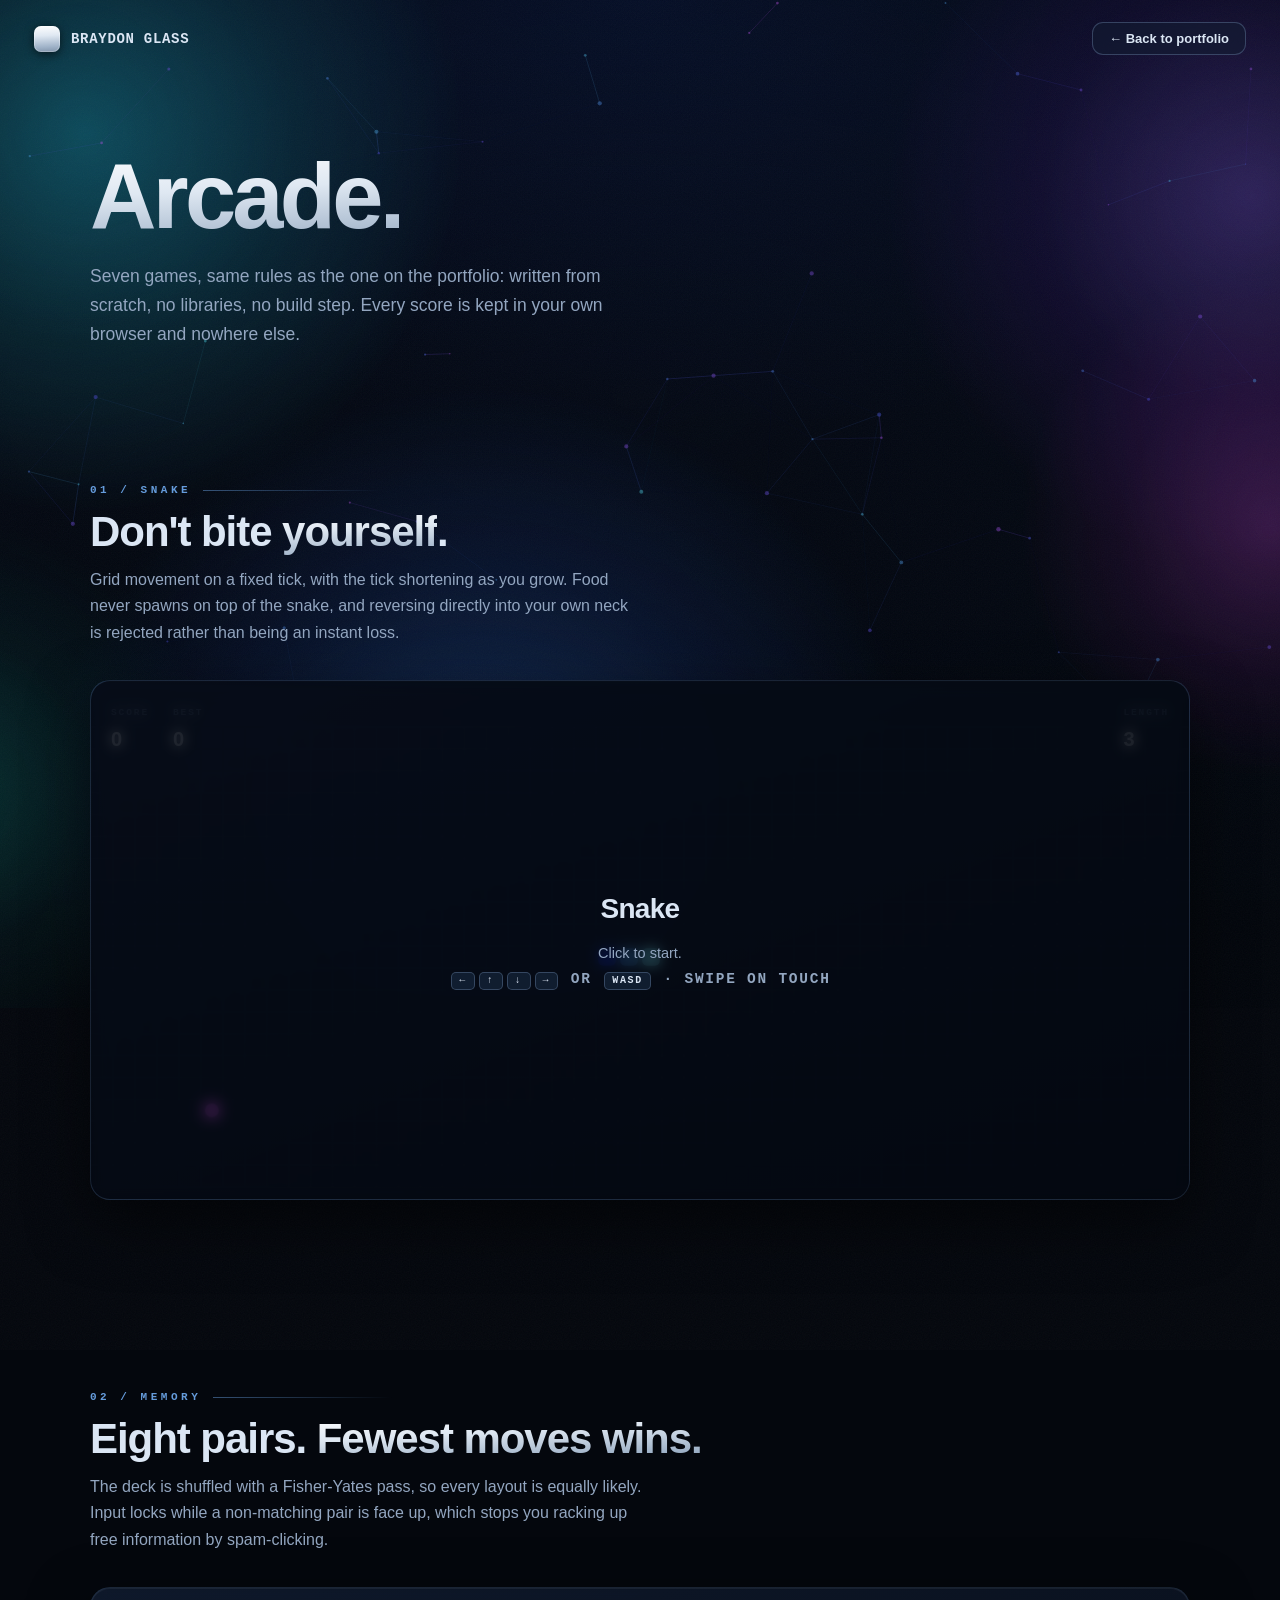
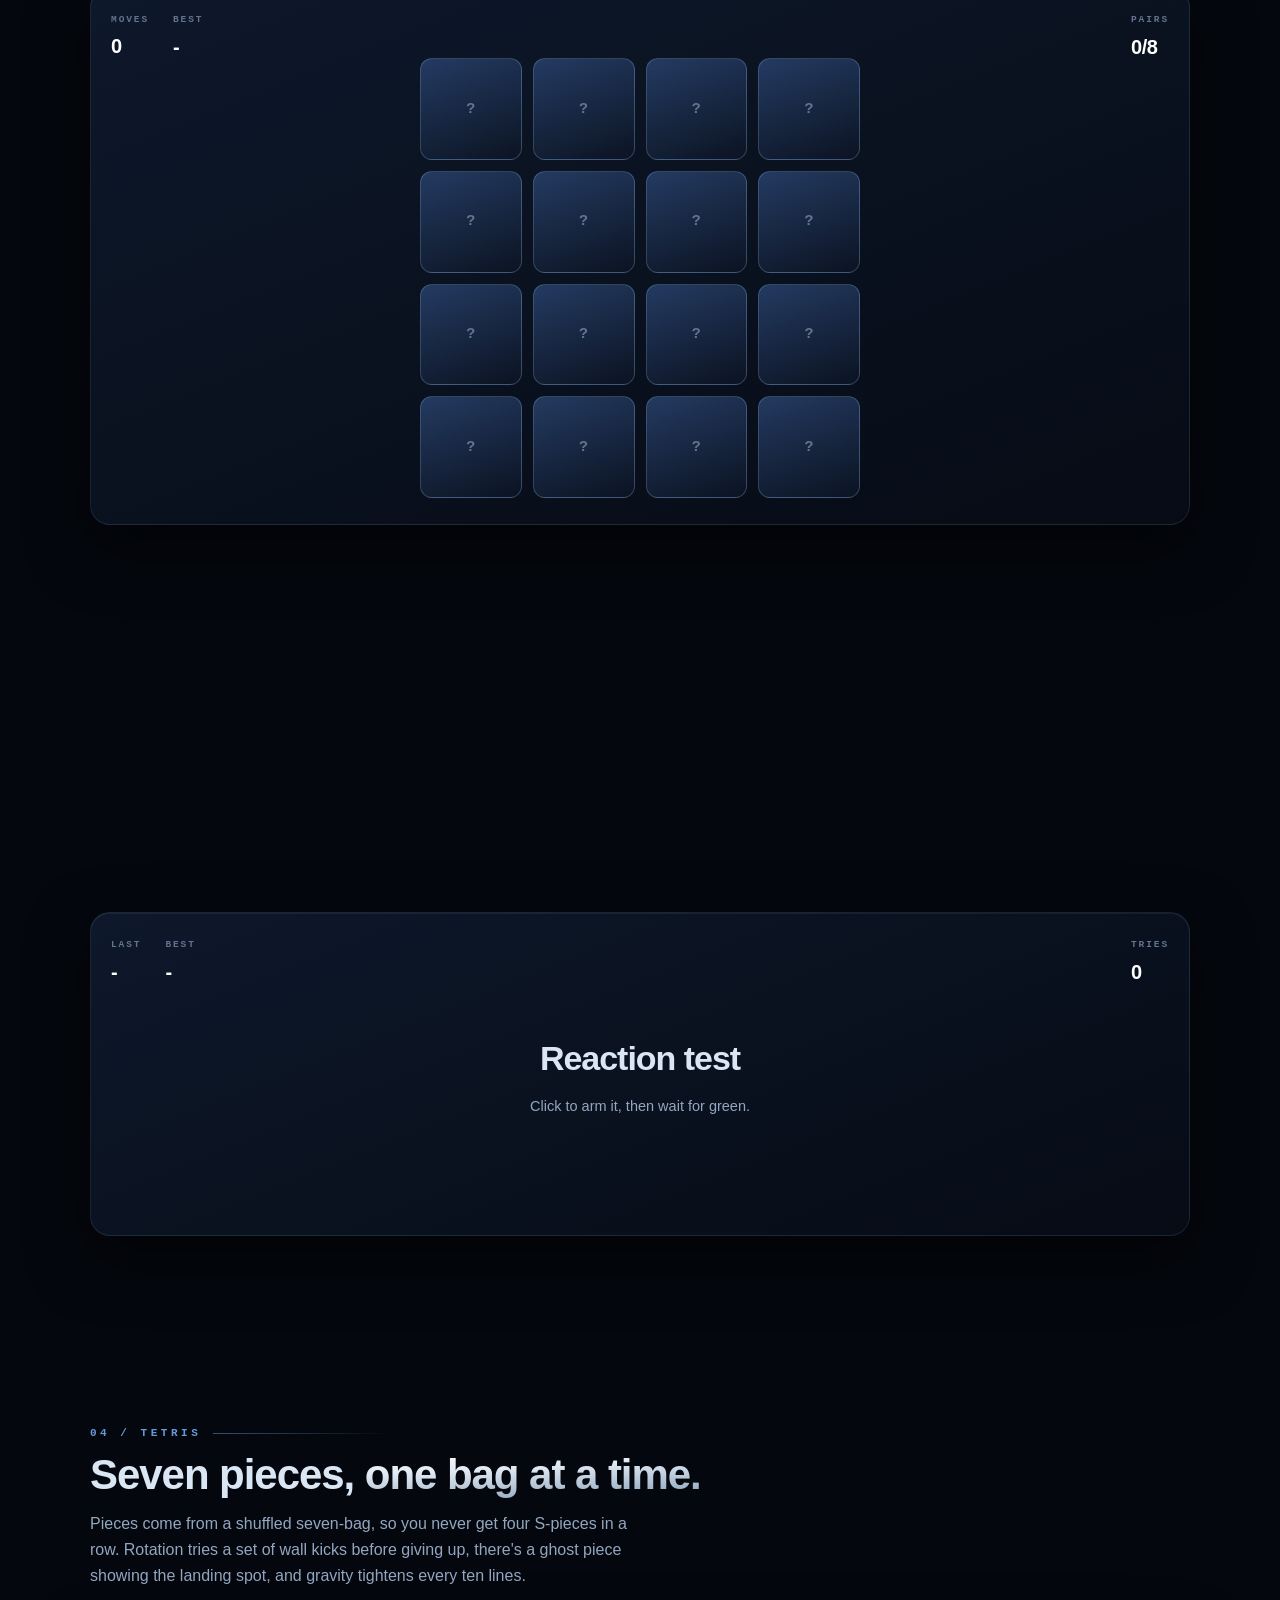
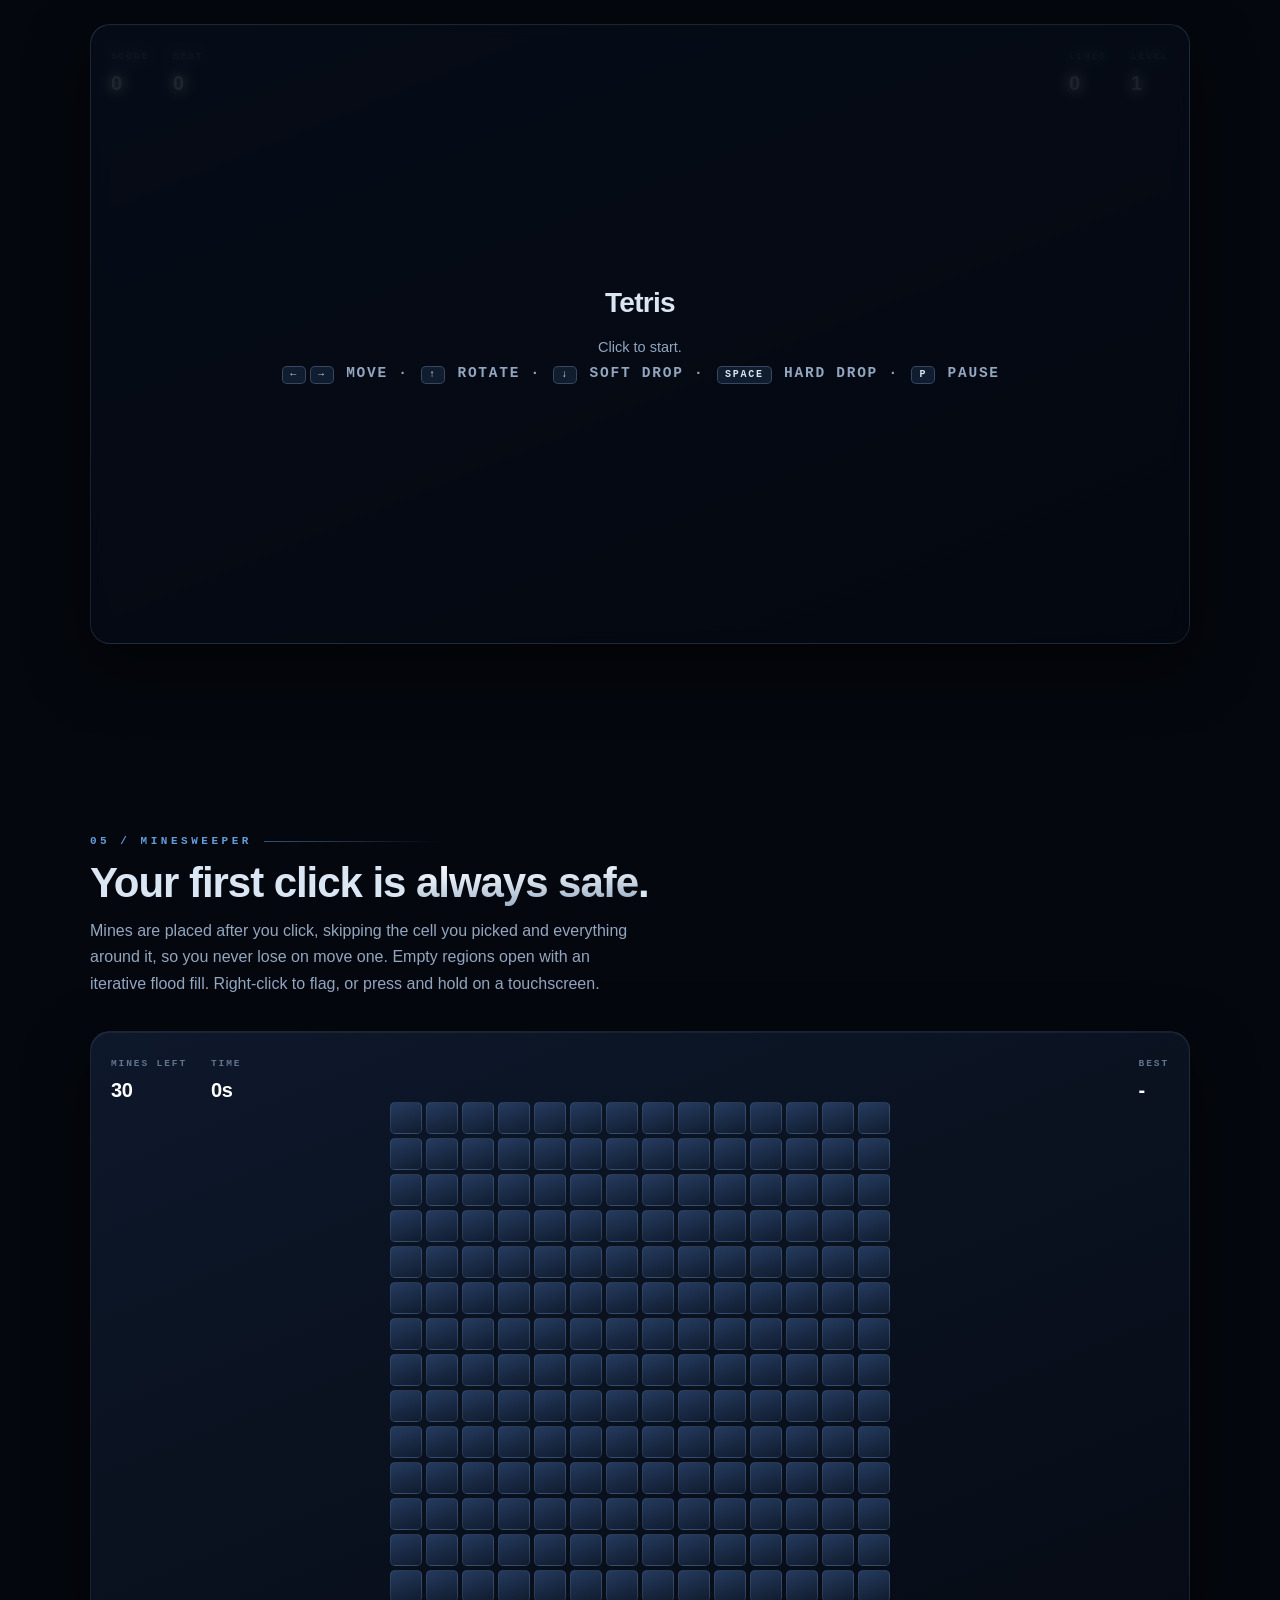
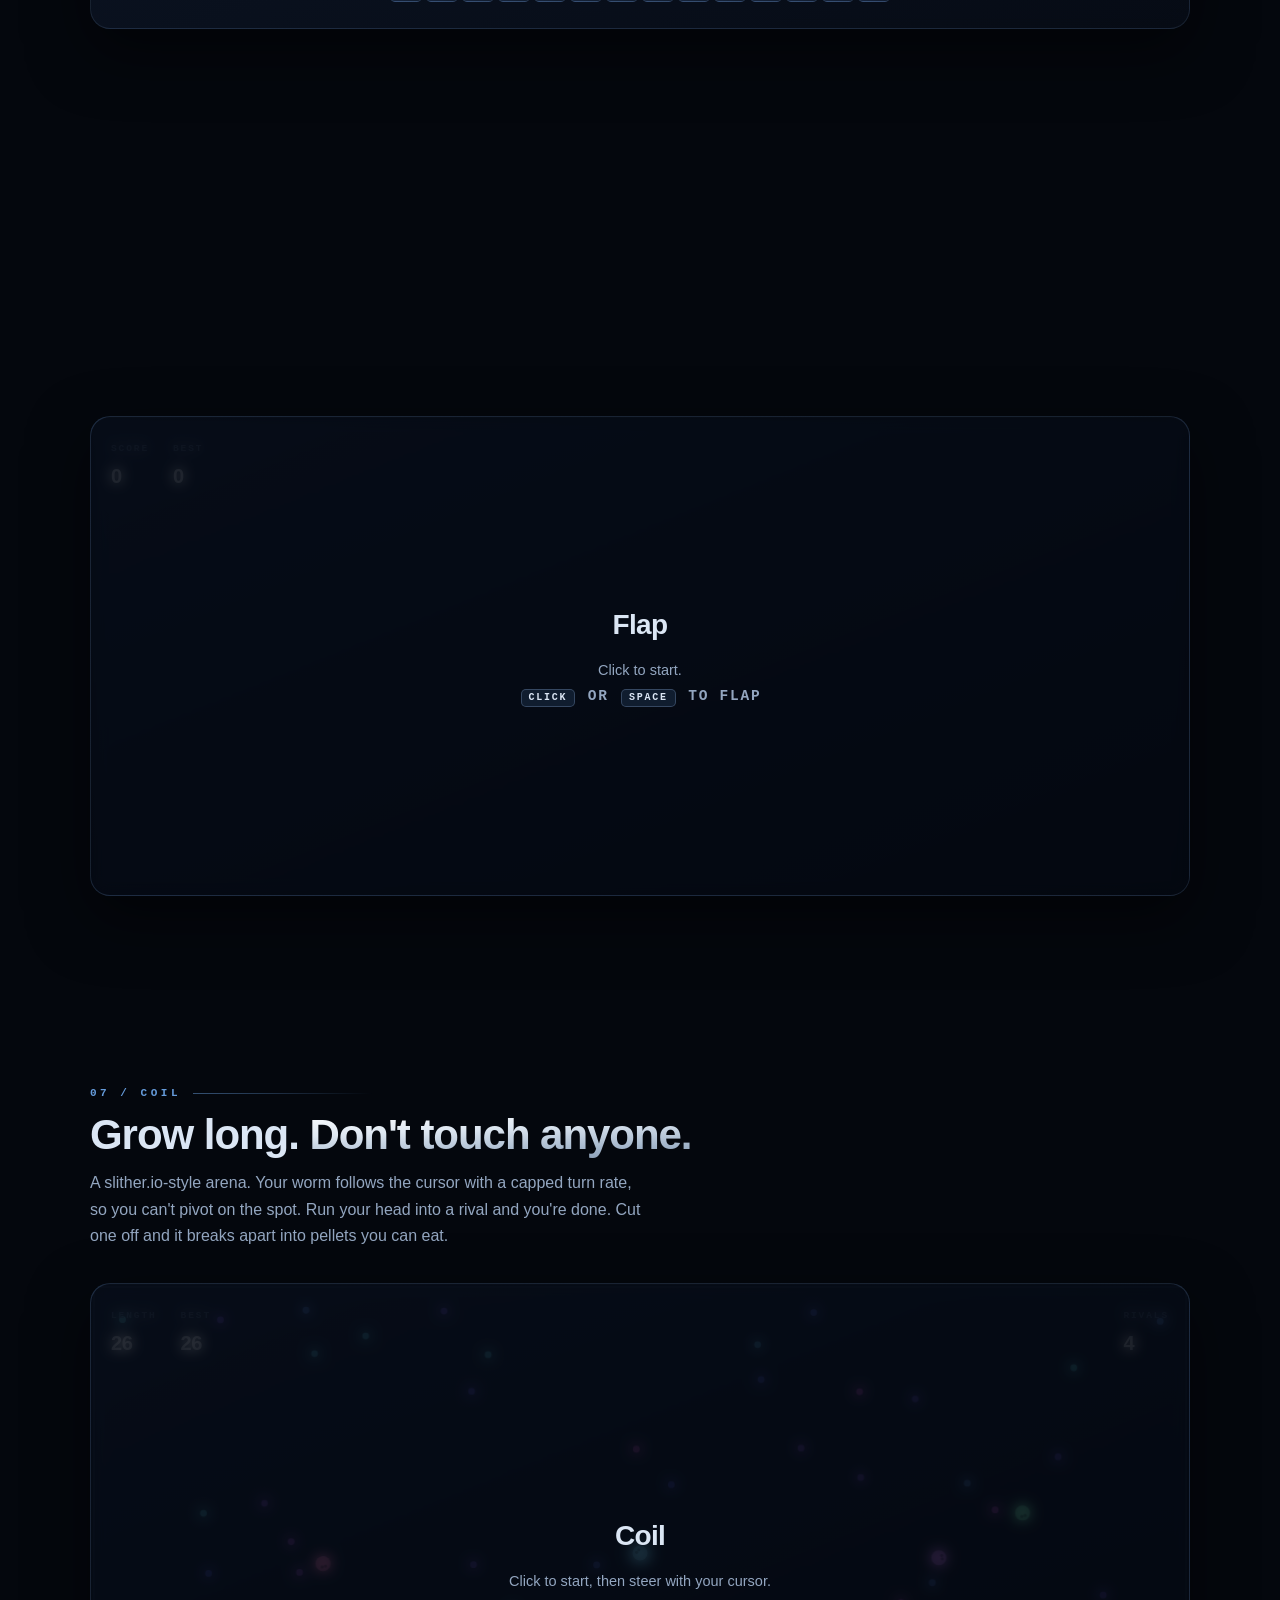
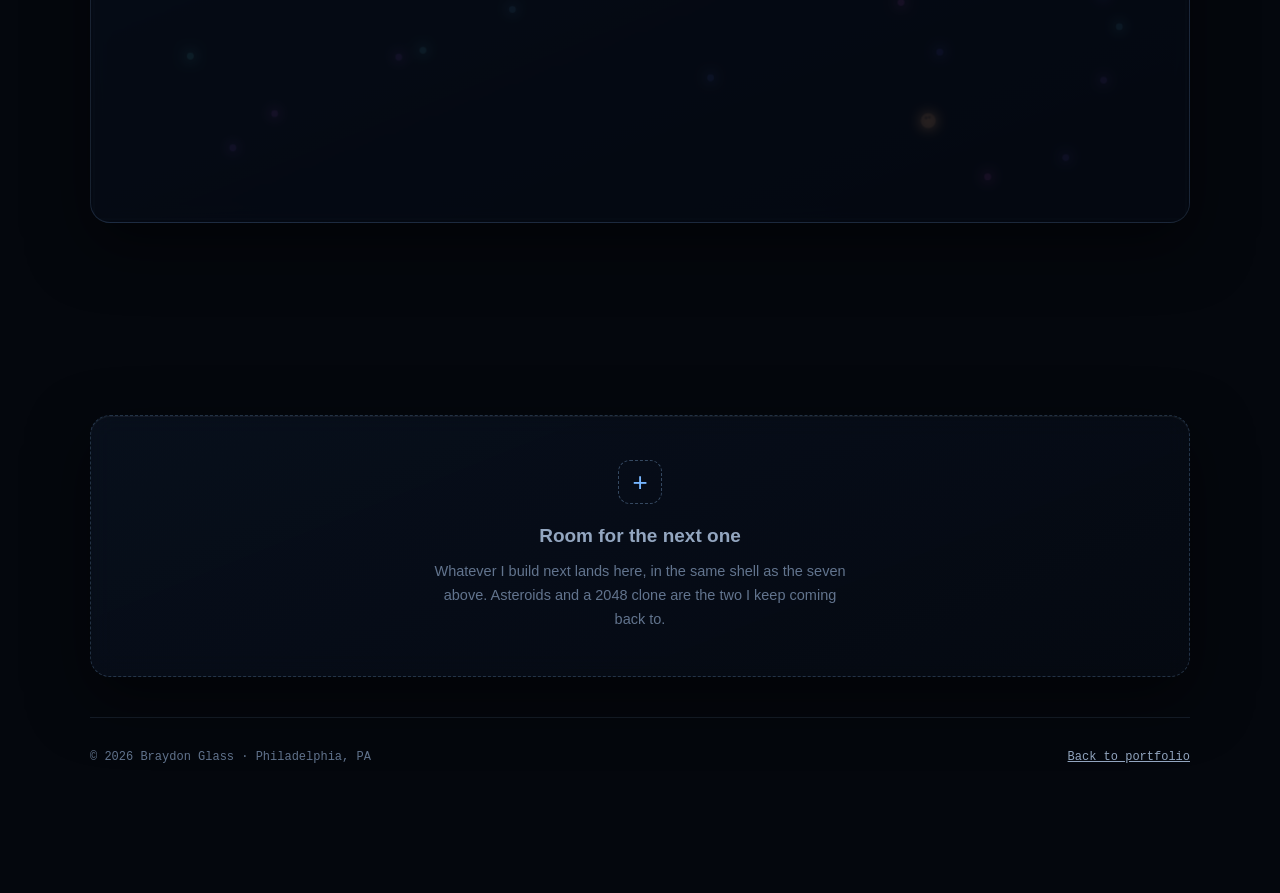
==== games.html @ bda34316 "Rename games to games.html" ====
<!DOCTYPE html>
<html lang="en">
<head>
<meta charset="UTF-8">
<meta name="viewport" content="width=device-width, initial-scale=1">
<title>Arcade · Braydon Glass</title>
<meta name="description" content="A few small games built from scratch by Braydon Glass. No libraries, no build step.">
<style>
/* ============================================================
   TOKENS  (shared with index.html)
   ============================================================ */
:root{
  --bg:#04070d; --panel-solid:#0b1220;
  --line:rgba(140,175,220,.13); --line-strong:rgba(160,195,240,.26);
  --ink:#dbe6f4; --ink-dim:#93a6c0; --ink-faint:#62748e;
  --accent:#4b90f7; --accent-2:#77b6ff;
  --chrome:linear-gradient(177deg,#ffffff 0%,#dfe8f2 16%,#9fb2c8 34%,#6f8299 48%,#f2f7fc 58%,#a9bcd2 72%,#7f92aa 86%,#e6eef7 100%);
  --mono:ui-monospace,"SF Mono",SFMono-Regular,Menlo,Consolas,monospace;
  --sans:-apple-system,BlinkMacSystemFont,"Segoe UI",Inter,"Helvetica Neue",Arial,sans-serif;
  --r:14px; --r-l:20px;
  --sp:0;
}
*,*::before,*::after{ box-sizing:border-box; }
html{ scroll-behavior:smooth; }
body{
  margin:0; background:var(--bg); color:var(--ink);
  font-family:var(--sans); font-size:16px; line-height:1.65;
  -webkit-font-smoothing:antialiased; overflow-x:hidden;
}
body::before{
  content:""; position:fixed; inset:0; z-index:-4;
  background:
    radial-gradient(120% 80% at 50% calc(0% + var(--sp) * 70%), rgba(29,78,216,calc(.18 + var(--sp)*.10)) 0%, transparent 60%),
    linear-gradient(180deg,#04070d 0%,#060b16 45%,#04080f 100%);
}

/* ---- aurora ---- */
.aurora{
  position:fixed; inset:-12%; z-index:-3; pointer-events:none; overflow:hidden;
  transform:translate3d(calc(var(--ax,0)*30px), calc(var(--sp)*-140px + var(--ay,0)*22px), 0);
  opacity:calc(.82 + var(--sp)*.18); will-change:transform;
}
.aurora b{ position:absolute; display:block; border-radius:50%; mix-blend-mode:screen; will-change:transform; }
.aurora .b1{ width:62vw;height:62vw;top:-14%;left:-10%;
  background:radial-gradient(circle,rgba(34,211,238,.62) 0%,rgba(34,211,238,.22) 38%,transparent 68%); animation:drift1 34s ease-in-out infinite; }
.aurora .b2{ width:58vw;height:58vw;top:-6%;right:-12%;
  background:radial-gradient(circle,rgba(139,92,246,.58) 0%,rgba(109,40,217,.20) 40%,transparent 70%); animation:drift2 41s ease-in-out infinite; }
.aurora .b3{ width:70vw;height:70vw;bottom:-24%;left:12%;
  background:radial-gradient(circle,rgba(59,130,246,.56) 0%,rgba(37,99,235,.20) 42%,transparent 70%); animation:drift3 47s ease-in-out infinite; }
.aurora .b4{ width:44vw;height:44vw;bottom:-6%;left:-12%;
  background:radial-gradient(circle,rgba(20,184,166,.50) 0%,rgba(13,148,136,.17) 40%,transparent 70%); animation:drift4 38s ease-in-out infinite; }
.aurora .b5{ width:40vw;height:40vw;top:34%;right:-6%;
  background:radial-gradient(circle,rgba(217,70,239,.42) 0%,rgba(192,38,211,.14) 42%,transparent 70%); animation:drift5 53s ease-in-out infinite; }
@keyframes drift1{0%,100%{transform:translate3d(0,0,0) scale(1)}33%{transform:translate3d(14vw,9vh,0) scale(1.16)}66%{transform:translate3d(5vw,20vh,0) scale(.92)}}
@keyframes drift2{0%,100%{transform:translate3d(0,0,0) scale(1)}40%{transform:translate3d(-16vw,14vh,0) scale(1.2)}70%{transform:translate3d(-6vw,4vh,0) scale(.9)}}
@keyframes drift3{0%,100%{transform:translate3d(0,0,0) scale(1)}35%{transform:translate3d(-12vw,-12vh,0) scale(1.12)}75%{transform:translate3d(10vw,-6vh,0) scale(.94)}}
@keyframes drift4{0%,100%{transform:translate3d(0,0,0) scale(1)}50%{transform:translate3d(18vw,-14vh,0) scale(1.22)}}
@keyframes drift5{0%,100%{transform:translate3d(0,0,0) scale(1)}45%{transform:translate3d(-12vw,-18vh,0) scale(1.18)}80%{transform:translate3d(-4vw,8vh,0) scale(.9)}}
.aurora::after{
  content:""; position:absolute; inset:0;
  background:radial-gradient(95% 75% at 50% 45%, rgba(4,7,13,.20) 0%, rgba(4,7,13,.52) 100%);
}

.grain{
  position:fixed; inset:-50%; z-index:-1; pointer-events:none; opacity:.038;
  background-image:url("data:image/svg+xml;utf8,<svg xmlns='http://www.w3.org/2000/svg' width='180' height='180'><filter id='n'><feTurbulence type='fractalNoise' baseFrequency='.85' numOctaves='3'/></filter><rect width='100%' height='100%' filter='url(%23n)'/></svg>");
  animation:grain 7s steps(6) infinite;
}
@keyframes grain{0%,100%{transform:translate(0,0)}20%{transform:translate(-4%,3%)}40%{transform:translate(3%,-4%)}60%{transform:translate(-3%,-2%)}80%{transform:translate(4%,2%)}}
canvas#field{ position:fixed; inset:0; z-index:-2; pointer-events:none; opacity:.85; }

.progress{
  position:fixed; top:0; left:0; height:2px; z-index:120; width:100%;
  transform-origin:0 50%; transform:scaleX(var(--sp));
  background:linear-gradient(90deg,#5c7fa8,#e8f1fb 45%,#7db2ff 70%,#2b62c4);
  box-shadow:0 0 14px rgba(110,170,255,.55);
}

/* ---- topbar ---- */
.topbar{
  position:fixed; top:0; left:0; right:0; z-index:110;
  display:flex; align-items:center; justify-content:space-between; padding:22px 34px;
  transition:padding .35s ease, background .35s ease, border-color .35s ease;
  border-bottom:1px solid transparent;
}
.topbar.stuck{
  padding:12px 34px; background:rgba(5,9,16,.72);
  backdrop-filter:blur(14px) saturate(140%); -webkit-backdrop-filter:blur(14px) saturate(140%);
  border-bottom-color:var(--line);
}
.brand{ display:flex; align-items:center; gap:11px; font:700 14px/1 var(--mono); letter-spacing:.05em; text-decoration:none; color:var(--ink); }
.brand .mark{
  width:26px; height:26px; border-radius:7px; flex:none;
  background:var(--chrome); background-size:100% 240%;
  box-shadow:0 2px 10px rgba(0,0,0,.6), inset 0 0 0 1px rgba(255,255,255,.25);
  animation:sheen 6s ease-in-out infinite;
}
@keyframes sheen{0%,100%{background-position:50% 0%}50%{background-position:50% 100%}}

main{ position:relative; z-index:1; }
.wrap{ width:min(1100px,90vw); margin-inline:auto; }
section{ position:relative; padding:96px 0; scroll-margin-top:76px; }

.chrome{
  background:var(--chrome); background-size:100% 300%;
  -webkit-background-clip:text; background-clip:text;
  color:transparent; -webkit-text-fill-color:transparent;
  animation:chromeflow 9s ease-in-out infinite;
}
@keyframes chromeflow{0%,100%{background-position:50% 12%}50%{background-position:50% 88%}}

.hero{ padding:150px 0 40px; }
.hero h1{ margin:0; font-size:clamp(44px,8vw,92px); font-weight:850; letter-spacing:-.04em; line-height:1; }
.hero p{ margin:20px 0 0; max-width:56ch; color:var(--ink-dim); font-size:17.5px; }

.sec-head{ margin-bottom:34px; }
.sec-num{
  font:600 11px/1 var(--mono); letter-spacing:.32em; text-transform:uppercase;
  color:var(--accent-2); opacity:.85; display:flex; align-items:center; gap:12px; margin-bottom:14px;
}
.sec-num::after{ content:""; height:1px; flex:1; max-width:180px; background:linear-gradient(90deg,rgba(119,182,255,.5),transparent); }
.sec-title{ margin:0; font-size:clamp(27px,4vw,42px); font-weight:800; letter-spacing:-.025em; line-height:1.05; }
.sec-sub{ margin:13px 0 0; max-width:62ch; color:var(--ink-dim); font-size:16px; }

.panel{
  position:relative; border:1px solid var(--line); border-radius:var(--r-l);
  background:linear-gradient(158deg,rgba(19,32,54,.72) 0%,rgba(8,13,23,.78) 100%);
  backdrop-filter:blur(12px) saturate(130%); -webkit-backdrop-filter:blur(12px) saturate(130%);
  box-shadow:0 22px 60px rgba(0,0,0,.5), inset 0 1px 0 rgba(255,255,255,.055);
}

.btn{
  position:relative; display:inline-flex; align-items:center; gap:9px;
  padding:14px 26px; border-radius:11px; text-decoration:none; cursor:pointer;
  font:600 14.5px/1 var(--sans); border:1px solid var(--line-strong);
  transition:transform .28s cubic-bezier(.2,.8,.2,1), box-shadow .3s, border-color .3s, background .3s;
}
.btn-primary{
  color:#05203f; background:var(--chrome); background-size:100% 220%; background-position:50% 15%;
  box-shadow:0 6px 26px rgba(90,150,235,.24), inset 0 1px 0 rgba(255,255,255,.6); font-weight:700;
}
.btn-primary:hover{ background-position:50% 85%; box-shadow:0 10px 36px rgba(110,170,255,.36); }
.btn-ghost{ color:var(--ink); background:rgba(18,30,50,.5); backdrop-filter:blur(8px); }
.btn-ghost:hover{ border-color:var(--accent); background:rgba(30,55,95,.55); }

.rv{ opacity:0; transform:translateY(30px); transition:opacity .8s cubic-bezier(.16,.84,.28,1), transform .8s cubic-bezier(.16,.84,.28,1); transition-delay:var(--d,0ms); }
.rv.in{ opacity:1; transform:none; }

/* ============================================================
   SHARED GAME CHROME
   ============================================================ */
.game-shell{ position:relative; border-radius:var(--r-l); overflow:hidden; }
.game-shell:focus{ outline:none; }
.game-shell:focus-visible{ outline:2px solid var(--accent-2); outline-offset:3px; }
.hud{
  position:absolute; top:0; left:0; right:0; z-index:2; pointer-events:none;
  display:flex; justify-content:space-between; padding:16px 20px 0;
}
.hud .grp{ display:flex; gap:24px; }
.hud span{ font:600 9.5px/1 var(--mono); letter-spacing:.2em; text-transform:uppercase; color:var(--ink-faint); }
.hud b{ display:block; margin-top:6px; color:#fff; font:750 20px/1 var(--sans); letter-spacing:-.02em; }
.game-overlay{
  position:absolute; inset:0; z-index:3; display:grid; place-items:center;
  text-align:center; padding:24px; background:rgba(4,8,15,.74);
  backdrop-filter:blur(7px); -webkit-backdrop-filter:blur(7px); transition:opacity .3s ease;
}
.game-overlay.hide{ opacity:0; pointer-events:none; }
.game-overlay h4{ margin:0 0 10px; font-size:clamp(21px,3.2vw,28px); font-weight:800; letter-spacing:-.025em; }
.game-overlay p{ margin:0; color:var(--ink-dim); font-size:14.5px; }
.game-overlay p b{ color:#fff; font-size:17px; }
.keyhint{ margin-top:16px; font:600 10.5px/1.9 var(--mono); letter-spacing:.12em; text-transform:uppercase; color:var(--ink-faint); }
kbd{
  display:inline-block; padding:3px 7px; margin:0 2px; border-radius:5px;
  border:1px solid var(--line-strong); background:rgba(20,34,56,.8);
  font:600 10px/1 var(--mono); color:var(--ink);
}

/* ---- snake ---- */
.snake-shell{ height:clamp(360px,58vh,520px); }
.snake-shell canvas{ display:block; width:100%; height:100%; cursor:none; touch-action:none; }

/* ---- memory ---- */
.mem-shell{ padding:70px 24px 26px; }
.mem-grid{
  display:grid; grid-template-columns:repeat(4,1fr); gap:11px;
  max-width:440px; margin-inline:auto;
}
.card{
  position:relative; aspect-ratio:1; border:0; padding:0; background:none;
  cursor:pointer; perspective:700px;
}
.card .inner{
  position:absolute; inset:0; border-radius:12px;
  transition:transform .45s cubic-bezier(.2,.8,.2,1); transform-style:preserve-3d;
}
.card.up .inner, .card.done .inner{ transform:rotateY(180deg); }
.card .f,.card .bk{
  position:absolute; inset:0; border-radius:12px;
  display:grid; place-items:center; backface-visibility:hidden; -webkit-backface-visibility:hidden;
  font-size:clamp(20px,4.6vw,28px);
}
.card .f{
  border:1px solid var(--line-strong);
  background:linear-gradient(160deg,rgba(40,66,110,.85),rgba(12,20,35,.9));
  color:var(--ink-faint); font:700 15px/1 var(--mono);
}
.card .bk{
  transform:rotateY(180deg);
  border:1px solid rgba(255,255,255,.22);
  background:linear-gradient(160deg, hsl(var(--h) 88% 62%), hsl(var(--h) 82% 40%));
  color:#06121f; text-shadow:0 1px 0 rgba(255,255,255,.35);
}
.card.done{ animation:pop .45s ease; }
.card.done .bk{ box-shadow:0 0 22px hsl(var(--h) 95% 62% / .55); }
@keyframes pop{ 50%{ transform:scale(1.09) } }
.card:disabled{ cursor:default; }

/* ---- reaction ---- */
.react-shell{ height:clamp(260px,36vh,340px); }
.react-pad{
  position:absolute; inset:0; display:grid; place-items:center; text-align:center;
  cursor:pointer; user-select:none; transition:background .18s ease; padding:24px;
}
.react-pad.wait{ background:linear-gradient(160deg,rgba(120,32,42,.5),rgba(60,12,20,.55)); }
.react-pad.go{   background:linear-gradient(160deg,rgba(20,120,72,.62),rgba(8,70,44,.6)); }
.react-pad h4{ margin:0 0 8px; font-size:clamp(23px,3.6vw,34px); font-weight:800; letter-spacing:-.03em; }
.react-pad p{ margin:0; color:var(--ink-dim); font-size:14.5px; }
.react-pad .big{ font:800 clamp(38px,7vw,64px)/1 var(--sans); letter-spacing:-.04em; color:#fff; }

/* ---- tetris / flappy / slither canvases ---- */
.tetris-shell{ height:clamp(420px,72vh,620px); }
.flap-shell{ height:clamp(340px,54vh,480px); }
.slither-shell{ height:clamp(380px,60vh,540px); }
.tetris-shell canvas,.flap-shell canvas,.slither-shell canvas{
  display:block; width:100%; height:100%; touch-action:none;
}
.slither-shell canvas{ cursor:crosshair; }
.tetris-shell canvas,.flap-shell canvas{ cursor:none; }

/* ---- minesweeper ---- */
.mine-shell{ padding:70px 20px 26px; }
.mine-grid{
  display:grid; gap:4px; margin-inline:auto; width:max-content; max-width:100%;
}
.mcell{
  width:clamp(22px,4.4vw,32px); aspect-ratio:1; padding:0;
  border:1px solid rgba(150,190,235,.16); border-radius:5px;
  background:linear-gradient(160deg,rgba(44,70,112,.8),rgba(18,30,50,.85));
  color:transparent; cursor:pointer;
  font:800 clamp(11px,2.3vw,15px)/1 var(--sans);
  display:grid; place-items:center;
  transition:background .14s ease, border-color .14s ease, transform .1s ease;
}
.mcell:hover:not(.open){ background:linear-gradient(160deg,rgba(60,94,148,.9),rgba(26,42,68,.9)); }
.mcell:active:not(.open){ transform:scale(.94); }
.mcell.open{
  background:rgba(10,17,29,.7); border-color:rgba(120,160,210,.1); cursor:default;
}
.mcell.open.n1{color:#6fb4ff}.mcell.open.n2{color:#5fd6a4}.mcell.open.n3{color:#ff8a8a}
.mcell.open.n4{color:#b39cff}.mcell.open.n5{color:#ffb86b}.mcell.open.n6{color:#5fd8dd}
.mcell.open.n7{color:#d9e2ee}.mcell.open.n8{color:#8fa2ba}
.mcell.flag{ color:#ffd48a; background:linear-gradient(160deg,rgba(96,72,24,.75),rgba(40,28,10,.8)); }
.mcell.boom{ color:#fff; background:linear-gradient(160deg,#c0392b,#7d1f16); border-color:#ff9a8a; }
.mcell.mine{ color:#ffb4a8; }

/* ---- slot ---- */
.slot{
  border-style:dashed; border-color:rgba(130,175,225,.24);
  padding:44px 30px; text-align:center;
  background:linear-gradient(158deg,rgba(16,28,48,.4),rgba(7,12,20,.5));
}
.slot .plus{
  width:44px; height:44px; border-radius:12px; display:grid; place-items:center; margin:0 auto 16px;
  border:1px dashed rgba(140,185,235,.35); color:var(--accent-2); font:300 26px/1 var(--sans);
}
.slot h3{ margin:0 0 8px; font-size:19px; color:var(--ink-dim); }
.slot p{ margin:0 auto; max-width:52ch; color:var(--ink-faint); font-size:14.5px; }

footer{
  border-top:1px solid var(--line); padding:30px 0; margin-top:40px;
  display:flex; justify-content:space-between; gap:16px; flex-wrap:wrap;
  font:500 12px/1.6 var(--mono); color:var(--ink-faint);
}

@media (max-width:900px){
  section{ padding:74px 0; }
  .topbar,.topbar.stuck{ padding:13px 18px; }
  .brand{ font-size:12px; }
  .mem-shell{ padding:66px 16px 20px; }
}
@media (prefers-reduced-motion:reduce){
  html{ scroll-behavior:auto; }
  *,*::before,*::after{ animation-duration:.01ms !important; animation-iteration-count:1 !important; transition-duration:.01ms !important; }
  .rv{ opacity:1; transform:none; }
}
</style>
</head>
<body>

<div class="aurora" aria-hidden="true"><b class="b1"></b><b class="b2"></b><b class="b3"></b><b class="b4"></b><b class="b5"></b></div>
<div class="grain"></div>
<canvas id="field"></canvas>
<div class="progress"></div>

<header class="topbar" id="topbar">
  <a class="brand" href="index.html"><span class="mark"></span>BRAYDON&nbsp;GLASS</a>
  <a class="btn btn-ghost" href="index.html" style="padding:9px 16px;font-size:13px">← Back to portfolio</a>
</header>

<main>

<section class="hero">
  <div class="wrap">
    <h1><span class="chrome">Arcade.</span></h1>
    <p>
      Seven games, same rules as the one on the portfolio: written from scratch, no libraries,
      no build step. Every score is kept in your own browser and nowhere else.
    </p>
  </div>
</section>

<!-- ══════════════════ SNAKE ══════════════════ -->
<section id="snake">
  <div class="wrap">
    <div class="sec-head rv">
      <div class="sec-num">01 / Snake</div>
      <h2 class="sec-title">Don't bite <span class="chrome">yourself</span>.</h2>
      <p class="sec-sub">
        Grid movement on a fixed tick, with the tick shortening as you grow. Food never spawns
        on top of the snake, and reversing directly into your own neck is rejected rather than
        being an instant loss.
      </p>
    </div>

    <div class="game-shell snake-shell panel rv" id="snakeShell" tabindex="0"
         role="application" aria-label="Snake. Click to focus, then arrow keys or WASD to steer.">
      <div class="hud">
        <div class="grp"><div><span>Score</span><b id="sScore">0</b></div><div><span>Best</span><b id="sBest">0</b></div></div>
        <div class="grp"><div><span>Length</span><b id="sLen">3</b></div></div>
      </div>
      <canvas id="snakeCanvas"></canvas>
      <div class="game-overlay" id="sOverlay">
        <div>
          <h4 id="sTitle">Snake</h4>
          <p id="sText">Click to start.</p>
          <p class="keyhint"><kbd>←</kbd><kbd>↑</kbd><kbd>↓</kbd><kbd>→</kbd> or <kbd>WASD</kbd> · swipe on touch</p>
        </div>
      </div>
    </div>
  </div>
</section>

<!-- ══════════════════ MEMORY ══════════════════ -->
<section id="memory">
  <div class="wrap">
    <div class="sec-head rv">
      <div class="sec-num">02 / Memory</div>
      <h2 class="sec-title">Eight pairs. <span class="chrome">Fewest moves wins.</span></h2>
      <p class="sec-sub">
        The deck is shuffled with a Fisher-Yates pass, so every layout is equally likely. Input
        locks while a non-matching pair is face up, which stops you racking up free information
        by spam-clicking.
      </p>
    </div>

    <div class="game-shell mem-shell panel rv" id="memShell">
      <div class="hud">
        <div class="grp"><div><span>Moves</span><b id="mMoves">0</b></div><div><span>Best</span><b id="mBest">-</b></div></div>
        <div class="grp"><div><span>Pairs</span><b id="mPairs">0/8</b></div></div>
      </div>
      <div class="mem-grid" id="memGrid"></div>
      <div class="game-overlay hide" id="mOverlay">
        <div>
          <h4 id="mTitle">Cleared</h4>
          <p id="mText"></p>
          <p style="margin-top:18px"><button class="btn btn-primary" id="mAgain">Play again</button></p>
        </div>
      </div>
    </div>
  </div>
</section>

<!-- ══════════════════ REACTION ══════════════════ -->
<section id="reaction">
  <div class="wrap">
    <div class="sec-head rv">
      <div class="sec-num">03 / Reaction</div>
      <h2 class="sec-title">How fast are <span class="chrome">you, really?</span></h2>
      <p class="sec-sub">
        Wait for green, then click. The delay is randomised between 1.2 and 4 seconds so you
        can't learn the rhythm, and clicking early is caught and called out.
      </p>
    </div>

    <div class="game-shell react-shell panel rv" id="reactShell">
      <div class="hud">
        <div class="grp"><div><span>Last</span><b id="rLast">-</b></div><div><span>Best</span><b id="rBest">-</b></div></div>
        <div class="grp"><div><span>Tries</span><b id="rTries">0</b></div></div>
      </div>
      <div class="react-pad" id="reactPad" role="button" tabindex="0" aria-label="Reaction test pad">
        <div>
          <h4 id="rTitle">Reaction test</h4>
          <p id="rText">Click to arm it, then wait for green.</p>
        </div>
      </div>
    </div>
  </div>
</section>

<!-- ══════════════════ TETRIS ══════════════════ -->
<section id="tetris">
  <div class="wrap">
    <div class="sec-head rv">
      <div class="sec-num">04 / Tetris</div>
      <h2 class="sec-title">Seven pieces, <span class="chrome">one bag at a time.</span></h2>
      <p class="sec-sub">
        Pieces come from a shuffled seven-bag, so you never get four S-pieces in a row. Rotation
        tries a set of wall kicks before giving up, there's a ghost piece showing the landing
        spot, and gravity tightens every ten lines.
      </p>
    </div>

    <div class="game-shell tetris-shell panel rv" id="tetShell" tabindex="0"
         role="application" aria-label="Tetris. Click to focus, then arrow keys to play.">
      <div class="hud">
        <div class="grp"><div><span>Score</span><b id="tScore">0</b></div><div><span>Best</span><b id="tBest">0</b></div></div>
        <div class="grp"><div><span>Lines</span><b id="tLines">0</b></div><div><span>Level</span><b id="tLevel">1</b></div></div>
      </div>
      <canvas id="tetCanvas"></canvas>
      <div class="game-overlay" id="tOverlay">
        <div>
          <h4 id="tTitle">Tetris</h4>
          <p id="tText">Click to start.</p>
          <p class="keyhint">
            <kbd>←</kbd><kbd>→</kbd> move · <kbd>↑</kbd> rotate · <kbd>↓</kbd> soft drop ·
            <kbd>Space</kbd> hard drop · <kbd>P</kbd> pause
          </p>
        </div>
      </div>
    </div>
  </div>
</section>

<!-- ══════════════════ MINESWEEPER ══════════════════ -->
<section id="mines">
  <div class="wrap">
    <div class="sec-head rv">
      <div class="sec-num">05 / Minesweeper</div>
      <h2 class="sec-title">Your first click is <span class="chrome">always safe</span>.</h2>
      <p class="sec-sub">
        Mines are placed after you click, skipping the cell you picked and everything around it,
        so you never lose on move one. Empty regions open with an iterative flood fill.
        Right-click to flag, or press and hold on a touchscreen.
      </p>
    </div>

    <div class="game-shell mine-shell panel rv" id="mineShell">
      <div class="hud">
        <div class="grp"><div><span>Mines left</span><b id="wMines">22</b></div><div><span>Time</span><b id="wTime">0s</b></div></div>
        <div class="grp"><div><span>Best</span><b id="wBest">-</b></div></div>
      </div>
      <div class="mine-grid" id="mineGrid"></div>
      <div class="game-overlay hide" id="wOverlay">
        <div>
          <h4 id="wTitle">Cleared</h4>
          <p id="wText"></p>
          <p style="margin-top:18px"><button class="btn btn-primary" id="wAgain">Play again</button></p>
        </div>
      </div>
    </div>
  </div>
</section>

<!-- ══════════════════ FLAPPY ══════════════════ -->
<section id="flappy">
  <div class="wrap">
    <div class="sec-head rv">
      <div class="sec-num">06 / Flap</div>
      <h2 class="sec-title">One button. <span class="chrome">Endless regret.</span></h2>
      <p class="sec-sub">
        Constant gravity, a fixed upward impulse per tap, and gaps that narrow slightly as you
        score. The hitbox is a circle slightly smaller than the sprite, which is the difference
        between hard and unfair.
      </p>
    </div>

    <div class="game-shell flap-shell panel rv" id="flapShell" tabindex="0"
         role="application" aria-label="Flap. Click or press space to flap.">
      <div class="hud">
        <div class="grp"><div><span>Score</span><b id="fScore">0</b></div><div><span>Best</span><b id="fBest">0</b></div></div>
      </div>
      <canvas id="flapCanvas"></canvas>
      <div class="game-overlay" id="fOverlay">
        <div>
          <h4 id="fTitle">Flap</h4>
          <p id="fText">Click to start.</p>
          <p class="keyhint"><kbd>Click</kbd> or <kbd>Space</kbd> to flap</p>
        </div>
      </div>
    </div>
  </div>
</section>

<!-- ══════════════════ SLITHER ══════════════════ -->
<section id="slither">
  <div class="wrap">
    <div class="sec-head rv">
      <div class="sec-num">07 / Coil</div>
      <h2 class="sec-title">Grow long. <span class="chrome">Don't touch anyone.</span></h2>
      <p class="sec-sub">
        A slither.io-style arena. Your worm follows the cursor with a capped turn rate, so you
        can't pivot on the spot. Run your head into a rival and you're done. Cut one off and it
        breaks apart into pellets you can eat.
      </p>
    </div>

    <div class="game-shell slither-shell panel rv" id="slitShell">
      <div class="hud">
        <div class="grp"><div><span>Length</span><b id="cLen">0</b></div><div><span>Best</span><b id="cBest">0</b></div></div>
        <div class="grp"><div><span>Rivals</span><b id="cBots">4</b></div></div>
      </div>
      <canvas id="slitCanvas"></canvas>
      <div class="game-overlay" id="cOverlay">
        <div>
          <h4 id="cTitle">Coil</h4>
          <p id="cText">Click to start, then steer with your cursor.</p>
        </div>
      </div>
    </div>
  </div>
</section>

<!-- ══════════════════ SLOT ══════════════════ -->
<section id="more">
  <div class="wrap">
    <div class="panel slot rv">
      <div class="plus">+</div>
      <h3>Room for the next one</h3>
      <p>
        Whatever I build next lands here, in the same shell as the seven above. Asteroids and a
        2048 clone are the two I keep coming back to.
      </p>
    </div>

    <footer>
      <span>© <span id="yr">2026</span> Braydon Glass · Philadelphia, PA</span>
      <span><a href="index.html" style="color:var(--ink-dim)">Back to portfolio</a></span>
    </footer>
  </div>
</section>

</main>

<script>
(() => {
"use strict";
const REDUCED = matchMedia("(prefers-reduced-motion: reduce)").matches;
const root  = document.documentElement;
const clamp = (v,a,b) => v < a ? a : v > b ? b : v;
const lerp  = (a,b,t) => a + (b-a)*t;
const store = {
  get(k,d){ try { const v = localStorage.getItem(k); return v === null ? d : v; } catch(e){ return d; } },
  set(k,v){ try { localStorage.setItem(k,String(v)); } catch(e){} }
};

/* ---------- background constellation ---------- */
(() => {
  const cv = document.getElementById("field"), ctx = cv.getContext("2d");
  let W=0,H=0,dpr=1,parts=[];
  const ptr = {x:-9999,y:-9999,has:false};
  function size(){
    dpr = Math.min(devicePixelRatio||1,2); W = innerWidth; H = innerHeight;
    cv.width = Math.floor(W*dpr); cv.height = Math.floor(H*dpr);
    cv.style.width = W+"px"; cv.style.height = H+"px";
    ctx.setTransform(dpr,0,0,dpr,0,0);
    const n = clamp(Math.round((W*H)/16000),26,110);
    parts = Array.from({length:n},()=>({
      x:Math.random()*W, y:Math.random()*H,
      vx:(Math.random()-.5)*.26, vy:(Math.random()-.5)*.26,
      ix:0, iy:0, r:Math.random()*1.5+.7, h:185+Math.random()*100
    }));
  }
  const LINK=136, REACH=225;
  function frame(){
    ctx.clearRect(0,0,W,H);
    const sp = parseFloat(getComputedStyle(root).getPropertyValue("--sp"))||0;
    const hueSh = sp*55;
    for (const p of parts){
      if (ptr.has){
        const dx=p.x-ptr.x, dy=p.y-ptr.y, d=Math.hypot(dx,dy);
        if (d < REACH && d > .01){
          const f=1-d/REACH, ux=dx/d, uy=dy/d;
          const radial = d<78 ? f*1.5 : -f*.22;
          p.ix += ux*radial; p.iy += uy*radial;
          p.ix += -uy*f*.58; p.iy += ux*f*.58;
        }
      }
      p.ix*=.93; p.iy*=.93;
      p.x += p.vx + p.ix; p.y += p.vy + p.iy;
      if (p.x<-20) p.x=W+20; else if (p.x>W+20) p.x=-20;
      if (p.y<-20) p.y=H+20; else if (p.y>H+20) p.y=-20;
    }
    for (let i=0;i<parts.length;i++){
      const a=parts[i];
      for (let j=i+1;j<parts.length;j++){
        const b=parts[j], dx=a.x-b.x, dy=a.y-b.y, d2=dx*dx+dy*dy;
        if (d2 < LINK*LINK){
          ctx.strokeStyle = `hsla(${(a.h+b.h)/2+hueSh},88%,66%,${(1-Math.sqrt(d2)/LINK)*.32})`;
          ctx.lineWidth=.75; ctx.beginPath(); ctx.moveTo(a.x,a.y); ctx.lineTo(b.x,b.y); ctx.stroke();
        }
      }
    }
    if (ptr.has) for (const p of parts){
      const d=Math.hypot(p.x-ptr.x,p.y-ptr.y);
      if (d<REACH){
        ctx.strokeStyle = `hsla(${p.h+hueSh},95%,76%,${(1-d/REACH)*.55})`;
        ctx.lineWidth=1; ctx.beginPath(); ctx.moveTo(p.x,p.y); ctx.lineTo(ptr.x,ptr.y); ctx.stroke();
      }
    }
    for (const p of parts){
      const d = ptr.has ? Math.hypot(p.x-ptr.x,p.y-ptr.y) : 9999;
      const hot = d<REACH ? 1-d/REACH : 0;
      ctx.fillStyle = `hsla(${p.h+hueSh},${lerp(80,100,hot)}%,${lerp(62,88,hot)}%,${lerp(.45,1,hot)})`;
      ctx.beginPath(); ctx.arc(p.x,p.y,p.r+hot*2.1,0,Math.PI*2); ctx.fill();
    }
    if (!REDUCED) requestAnimationFrame(frame);
  }
  addEventListener("resize",size,{passive:true});
  addEventListener("pointermove",e=>{
    ptr.x=e.clientX; ptr.y=e.clientY; ptr.has=true;
    if (!REDUCED){
      root.style.setProperty("--ax",((e.clientX/innerWidth-.5)*2).toFixed(3));
      root.style.setProperty("--ay",((e.clientY/innerHeight-.5)*2).toFixed(3));
    }
  },{passive:true});
  addEventListener("pointerleave",()=>{ptr.has=false;},{passive:true});
  size(); frame();
})();

/* ---------- scroll progress + reveals ---------- */
(() => {
  const bar = document.getElementById("topbar");
  let q=false;
  function upd(){
    q=false;
    const max = document.body.scrollHeight - innerHeight;
    root.style.setProperty("--sp", max>0 ? (scrollY/max).toFixed(4) : "0");
    bar.classList.toggle("stuck", scrollY>40);
  }
  addEventListener("scroll",()=>{ if(!q){ q=true; requestAnimationFrame(upd); } },{passive:true});
  addEventListener("resize",upd,{passive:true});
  upd();

  const io = new IntersectionObserver(es=>{
    es.forEach(en=>{ if(en.isIntersecting){ en.target.classList.add("in"); io.unobserve(en.target); } });
  },{threshold:.14,rootMargin:"0px 0px -6% 0px"});
  document.querySelectorAll(".rv").forEach(el=>io.observe(el));
})();

/* ============================================================
   GAME 1 · SNAKE
   ============================================================ */
(() => {
  const shell = document.getElementById("snakeShell");
  const cv    = document.getElementById("snakeCanvas");
  const ctx   = cv.getContext("2d");
  const elScore = document.getElementById("sScore");
  const elBest  = document.getElementById("sBest");
  const elLen   = document.getElementById("sLen");
  const ov      = document.getElementById("sOverlay");
  const ovT     = document.getElementById("sTitle");
  const ovX     = document.getElementById("sText");

  const KEY = "bg_snake_best";
  const CELL = 22;
  let W=0,H=0,dpr=1,cols=0,rows=0,running=false,raf=null;
  let best = parseInt(store.get(KEY,0),10) || 0;

  let snake=[], dir={x:1,y:0}, next={x:1,y:0}, food={x:0,y:0};
  let mode="idle", score=0, acc=0, last=0, step=150;

  function size(){
    const r = shell.getBoundingClientRect();
    dpr = Math.min(devicePixelRatio||1,2);
    W=r.width; H=r.height;
    cv.width=Math.floor(W*dpr); cv.height=Math.floor(H*dpr);
    ctx.setTransform(dpr,0,0,dpr,0,0);
    cols = Math.floor(W/CELL); rows = Math.floor((H-46)/CELL);
    if (mode !== "playing") reset();
    else { // keep the snake inside a smaller board
      snake = snake.filter(s=>s.x<cols && s.y<rows);
      if (!snake.length) reset();
    }
  }

  function reset(){
    const cx = Math.floor(cols/2), cy = Math.floor(rows/2);
    snake = [{x:cx,y:cy},{x:cx-1,y:cy},{x:cx-2,y:cy}];
    dir = {x:1,y:0}; next = {x:1,y:0};
    score = 0; step = 150; acc = 0;
    placeFood(); sync();
  }

  function placeFood(){
    // rejection sample until we land on a free cell
    let f, guard = 0;
    do {
      f = { x:Math.floor(Math.random()*cols), y:Math.floor(Math.random()*rows) };
    } while (snake.some(s=>s.x===f.x&&s.y===f.y) && ++guard < 500);
    food = f;
  }

  function sync(){
    elScore.textContent = score;
    elLen.textContent = snake.length;
    if (score > best){ best = score; store.set(KEY,best); }
    elBest.textContent = best;
  }

  function setMode(m,t,x){
    mode = m;
    if (m === "playing"){ ov.classList.add("hide"); return; }
    ov.classList.remove("hide");
    if (t) ovT.textContent = t;
    if (x) ovX.innerHTML = x;
  }

  function tick(){
    // a turn is only legal if it isn't a direct reversal
    if (!(next.x === -dir.x && next.y === -dir.y)) dir = next;
    const head = { x:snake[0].x + dir.x, y:snake[0].y + dir.y };

    if (head.x<0 || head.y<0 || head.x>=cols || head.y>=rows ||
        snake.some((s,i)=>i<snake.length-1 && s.x===head.x && s.y===head.y)){
      setMode("over","Game over",`Score <b>${score}</b>. Click to play again.`);
      return;
    }

    snake.unshift(head);
    if (head.x===food.x && head.y===food.y){
      score += 10;
      step = Math.max(62, step - 3.5);
      placeFood();
    } else {
      snake.pop();
    }
    sync();
  }

  function draw(){
    ctx.clearRect(0,0,W,H);
    const ox = (W - cols*CELL)/2, oy = 46;

    ctx.strokeStyle = "rgba(120,160,210,.07)"; ctx.lineWidth = 1;
    for (let c=0;c<=cols;c++){ ctx.beginPath(); ctx.moveTo(ox+c*CELL,oy); ctx.lineTo(ox+c*CELL,oy+rows*CELL); ctx.stroke(); }
    for (let r=0;r<=rows;r++){ ctx.beginPath(); ctx.moveTo(ox,oy+r*CELL); ctx.lineTo(ox+cols*CELL,oy+r*CELL); ctx.stroke(); }

    ctx.fillStyle = "hsla(292,92%,66%,.95)";
    ctx.shadowColor = "hsla(292,95%,66%,.85)"; ctx.shadowBlur = 14;
    ctx.beginPath();
    ctx.arc(ox+food.x*CELL+CELL/2, oy+food.y*CELL+CELL/2, CELL*.31, 0, Math.PI*2);
    ctx.fill(); ctx.shadowBlur = 0;

    snake.forEach((s,i)=>{
      const t = i/Math.max(1,snake.length-1);
      ctx.fillStyle = `hsla(${lerp(188,232,t)},90%,${lerp(72,52,t)}%,${lerp(1,.72,t)})`;
      const p = 2.2;
      ctx.beginPath();
      const x=ox+s.x*CELL+p, y=oy+s.y*CELL+p, w=CELL-p*2, rr=5;
      if (ctx.roundRect) ctx.roundRect(x,y,w,w,rr);
      else { ctx.moveTo(x+rr,y); ctx.arcTo(x+w,y,x+w,y+w,rr); ctx.arcTo(x+w,y+w,x,y+w,rr); ctx.arcTo(x,y+w,x,y,rr); ctx.arcTo(x,y,x+w,y,rr); ctx.closePath(); }
      ctx.fill();
    });
  }

  function loop(ts){
    if (mode === "playing"){
      if (!last) last = ts;
      acc += ts - last; last = ts;
      while (acc >= step){ acc -= step; if (mode === "playing") tick(); }
    } else { last = 0; }
    draw();
    if (running) raf = requestAnimationFrame(loop);
  }

  function poke(){
    if (mode === "playing") return;
    if (mode === "paused"){ setMode("playing"); return; }
    reset(); setMode("playing");
  }

  shell.addEventListener("pointerdown", ()=>{ shell.focus({preventScroll:true}); poke(); });

  const DIRS = {
    ArrowLeft:{x:-1,y:0}, ArrowRight:{x:1,y:0}, ArrowUp:{x:0,y:-1}, ArrowDown:{x:0,y:1},
    a:{x:-1,y:0}, d:{x:1,y:0}, w:{x:0,y:-1}, s:{x:0,y:1}
  };
  addEventListener("keydown", e=>{
    if (!running || !shell.contains(document.activeElement)) return;
    const d = DIRS[e.key] || DIRS[e.key.toLowerCase()];
    if (d){ next = d; e.preventDefault(); return; }
    if (e.key === " "){ poke(); e.preventDefault(); }
  });

  // swipe
  let t0 = null;
  cv.addEventListener("pointerdown", e=>{ t0 = {x:e.clientX,y:e.clientY}; }, {passive:true});
  cv.addEventListener("pointerup", e=>{
    if (!t0) return;
    const dx = e.clientX-t0.x, dy = e.clientY-t0.y;
    if (Math.hypot(dx,dy) > 26){
      next = Math.abs(dx) > Math.abs(dy) ? {x:Math.sign(dx),y:0} : {x:0,y:Math.sign(dy)};
    }
    t0 = null;
  }, {passive:true});

  addEventListener("resize", size, {passive:true});
  new IntersectionObserver(es=>{
    es.forEach(en=>{
      if (en.isIntersecting){ if(!running){ running=true; raf=requestAnimationFrame(loop); } }
      else { running=false; if(raf) cancelAnimationFrame(raf);
             if (mode==="playing") setMode("paused","Paused","Click to resume."); }
    });
  },{threshold:.25}).observe(shell);

  size(); sync(); draw();
})();

/* ============================================================
   GAME 2 · MEMORY MATCH
   ============================================================ */
(() => {
  const grid  = document.getElementById("memGrid");
  const elMv  = document.getElementById("mMoves");
  const elBst = document.getElementById("mBest");
  const elPr  = document.getElementById("mPairs");
  const ov    = document.getElementById("mOverlay");
  const ovX   = document.getElementById("mText");
  const again = document.getElementById("mAgain");

  const KEY = "bg_memory_best";
  const FACES = [
    {s:"◆",h:188},{s:"●",h:205},{s:"▲",h:226},{s:"★",h:262},
    {s:"✦",h:292},{s:"■",h:172},{s:"⬢",h:210},{s:"✚",h:320}
  ];
  let deck=[], open=[], moves=0, pairs=0, lock=false, t0=0;
  let best = parseInt(store.get(KEY,0),10) || 0;

  function shuffle(a){                       // Fisher-Yates
    for (let i=a.length-1;i>0;i--){
      const j = Math.floor(Math.random()*(i+1));
      [a[i],a[j]] = [a[j],a[i]];
    }
    return a;
  }

  function sync(){
    elMv.textContent = moves;
    elPr.textContent = pairs + "/8";
    elBst.textContent = best ? best : "-";
  }

  function build(){
    deck = shuffle(FACES.concat(FACES).map((f,i)=>({...f, id:i})));
    open=[]; moves=0; pairs=0; lock=false; t0=performance.now();
    grid.innerHTML = "";
    deck.forEach((f,i)=>{
      const b = document.createElement("button");
      b.className = "card"; b.type = "button";
      b.style.setProperty("--h", f.h);
      b.setAttribute("aria-label","Face down card");
      b.innerHTML = `<span class="inner"><span class="f">?</span><span class="bk">${f.s}</span></span>`;
      b.addEventListener("click", ()=>flip(i,b));
      grid.appendChild(b);
    });
    ov.classList.add("hide");
    sync();
  }

  function flip(i,b){
    if (lock || b.classList.contains("up") || b.classList.contains("done")) return;
    b.classList.add("up");
    b.setAttribute("aria-label", deck[i].s);
    open.push({i,b});
    if (open.length < 2) return;

    moves++; sync();
    const [a,c] = open;
    if (deck[a.i].s === deck[c.i].s){
      a.b.classList.add("done"); c.b.classList.add("done");
      a.b.disabled = c.b.disabled = true;
      open = []; pairs++; sync();
      if (pairs === 8) win();
    } else {
      lock = true;                            // no free peeking while these are up
      setTimeout(()=>{
        a.b.classList.remove("up"); c.b.classList.remove("up");
        a.b.setAttribute("aria-label","Face down card");
        c.b.setAttribute("aria-label","Face down card");
        open = []; lock = false;
      }, 760);
    }
  }

  function win(){
    const secs = ((performance.now()-t0)/1000).toFixed(1);
    if (!best || moves < best){ best = moves; store.set(KEY,best); }
    sync();
    ovX.innerHTML = `<b>${moves}</b> moves in ${secs}s. Best is <b>${best}</b>.`;
    ov.classList.remove("hide");
  }

  again.addEventListener("click", build);
  build();
})();

/* ============================================================
   GAME 3 · REACTION TEST
   ============================================================ */
(() => {
  const pad   = document.getElementById("reactPad");
  const elT   = document.getElementById("rTitle");
  const elX   = document.getElementById("rText");
  const elLast= document.getElementById("rLast");
  const elBest= document.getElementById("rBest");
  const elTry = document.getElementById("rTries");

  const KEY = "bg_react_best";
  let best = parseInt(store.get(KEY,0),10) || 0;
  let tries = 0, state = "idle", timer = null, greenAt = 0;

  if (best) elBest.textContent = best + " ms";

  function set(cls,title,text){
    pad.classList.remove("wait","go");
    if (cls) pad.classList.add(cls);
    elT.innerHTML = title; elX.innerHTML = text;
  }

  function arm(){
    state = "waiting";
    set("wait","Wait for green","Don't jump the gun.");
    timer = setTimeout(()=>{
      state = "ready"; greenAt = performance.now();
      set("go","CLICK","Now.");
    }, 1200 + Math.random()*2800);
  }

  function hit(){
    if (state === "idle" || state === "result"){ arm(); return; }
    if (state === "waiting"){
      clearTimeout(timer); state = "result";
      set(null,"Too early","You clicked before it turned green. Click to try again.");
      return;
    }
    if (state === "ready"){
      const ms = Math.round(performance.now() - greenAt);
      state = "result"; tries++;
      const isBest = !best || ms < best;      // decide before best is overwritten
      if (isBest){ best = ms; store.set(KEY,best); }
      elLast.textContent = ms + " ms";
      elBest.textContent = best + " ms";
      elTry.textContent = tries;
      set(null,`<span class="big">${ms}<span style="font-size:.4em"> ms</span></span>`,
             isBest ? "New best. Click to go again." : "Click to go again.");
    }
  }

  pad.addEventListener("pointerdown", hit);
  pad.addEventListener("keydown", e=>{
    if (e.key === " " || e.key === "Enter"){ hit(); e.preventDefault(); }
  });
})();

/* ============================================================
   GAME 4 · TETRIS
   ============================================================ */
(() => {
  const shell = document.getElementById("tetShell");
  const cv    = document.getElementById("tetCanvas");
  const ctx   = cv.getContext("2d");
  const elS=document.getElementById("tScore"), elB=document.getElementById("tBest");
  const elL=document.getElementById("tLines"), elV=document.getElementById("tLevel");
  const ov=document.getElementById("tOverlay"), ovT=document.getElementById("tTitle"), ovX=document.getElementById("tText");

  const KEY="bg_tetris_best", COLS=10, ROWS=20;
  const SHAPES = {
    I:[[0,0,0,0],[1,1,1,1],[0,0,0,0],[0,0,0,0]],
    O:[[1,1],[1,1]],
    T:[[0,1,0],[1,1,1],[0,0,0]],
    S:[[0,1,1],[1,1,0],[0,0,0]],
    Z:[[1,1,0],[0,1,1],[0,0,0]],
    J:[[1,0,0],[1,1,1],[0,0,0]],
    L:[[0,0,1],[1,1,1],[0,0,0]]
  };
  const HUE = { I:188, O:46, T:282, S:150, Z:352, J:222, L:26 };

  let W=0,H=0,dpr=1,cell=0,ox=0,oy=0,running=false,raf=null;
  let grid=[], cur=null, nextT=null, bag=[];
  let score=0, lines=0, level=1, mode="idle", nextDrop=0;
  let best = parseInt(store.get(KEY,0),10)||0;

  function size(){
    const r = shell.getBoundingClientRect();
    dpr=Math.min(devicePixelRatio||1,2); W=r.width; H=r.height;
    cv.width=Math.floor(W*dpr); cv.height=Math.floor(H*dpr);
    ctx.setTransform(dpr,0,0,dpr,0,0);
    cell = Math.floor(Math.min((H-72)/ROWS, (W-40)/(COLS+5)));
    const boardW = cell*COLS;
    ox = Math.floor((W - boardW - (cell*4.6))/2);
    if (ox < 12) ox = Math.floor((W - boardW)/2);
    oy = 60;
  }

  function shuffle(a){ for(let i=a.length-1;i>0;i--){const j=(Math.random()*(i+1))|0;[a[i],a[j]]=[a[j],a[i]];} return a; }
  function fromBag(){ if(!bag.length) bag = shuffle(Object.keys(SHAPES)); return bag.pop(); }

  function reset(){
    grid = Array.from({length:ROWS},()=>Array(COLS).fill(null));
    score=0; lines=0; level=1; nextDrop=0; bag=[]; nextT=fromBag();
    spawn(); sync();
  }

  function spawn(){
    const t = nextT; nextT = fromBag();
    const m = SHAPES[t].map(r=>r.slice());
    cur = { t, m, x:Math.floor((COLS-m[0].length)/2), y:0 };
    if (hits(cur.m,cur.x,cur.y)){
      if (score > best){ best=score; store.set(KEY,best); }
      setMode("over","Game over",`Score <b>${score}</b> · ${lines} lines. Click to play again.`);
    }
  }

  function hits(m,px,py){
    for(let r=0;r<m.length;r++) for(let c=0;c<m[r].length;c++){
      if(!m[r][c]) continue;
      const x=px+c, y=py+r;
      if(x<0||x>=COLS||y>=ROWS) return true;
      if(y>=0 && grid[y][x]) return true;
    }
    return false;
  }

  function rot(m){
    const n=m.length, o=Array.from({length:n},()=>Array(n).fill(0));
    for(let r=0;r<n;r++) for(let c=0;c<n;c++) o[c][n-1-r]=m[r][c];
    return o;
  }
  function tryRot(){
    const m = rot(cur.m);
    for (const k of [0,-1,1,-2,2]){          // wall kicks
      if(!hits(m,cur.x+k,cur.y)){ cur.m=m; cur.x+=k; return; }
    }
  }

  function step(){
    if(!hits(cur.m,cur.x,cur.y+1)){ cur.y++; return; }
    lock();
  }
  function hardDrop(){
    while(!hits(cur.m,cur.x,cur.y+1)){ cur.y++; score+=2; }
    lock();
  }
  function lock(){
    for(let r=0;r<cur.m.length;r++) for(let c=0;c<cur.m[r].length;c++){
      if(cur.m[r][c]){ const y=cur.y+r, x=cur.x+c; if(y>=0) grid[y][x]=cur.t; }
    }
    let n=0;
    for(let r=ROWS-1;r>=0;r--){
      if(grid[r].every(v=>v)){ grid.splice(r,1); grid.unshift(Array(COLS).fill(null)); n++; r++; }
    }
    if(n){
      score += [0,100,300,500,800][n]*level;
      lines += n;
      level = Math.floor(lines/10)+1;
    }
    sync();
    if (mode==="playing") spawn();
  }

  function sync(){
    elS.textContent=score; elL.textContent=lines; elV.textContent=level;
    if(score>best){ best=score; store.set(KEY,best); }
    elB.textContent=best;
  }
  function setMode(m,t,x){
    mode=m;
    if(m==="playing"){ ov.classList.add("hide"); return; }
    ov.classList.remove("hide");
    if(t) ovT.textContent=t; if(x) ovX.innerHTML=x;
  }

  function block(x,y,hue,a){
    ctx.fillStyle=`hsla(${hue},88%,62%,${a})`;
    ctx.fillRect(x+1,y+1,cell-2,cell-2);
    ctx.fillStyle=`hsla(${hue},95%,78%,${a*.55})`;
    ctx.fillRect(x+1,y+1,cell-2,3);
  }

  function draw(){
    ctx.clearRect(0,0,W,H);
    const bw=cell*COLS, bh=cell*ROWS;

    ctx.fillStyle="rgba(6,11,20,.55)";
    ctx.fillRect(ox,oy,bw,bh);
    ctx.strokeStyle="rgba(120,160,210,.09)"; ctx.lineWidth=1;
    for(let c=0;c<=COLS;c++){ ctx.beginPath(); ctx.moveTo(ox+c*cell,oy); ctx.lineTo(ox+c*cell,oy+bh); ctx.stroke(); }
    for(let r=0;r<=ROWS;r++){ ctx.beginPath(); ctx.moveTo(ox,oy+r*cell); ctx.lineTo(ox+bw,oy+r*cell); ctx.stroke(); }

    for(let r=0;r<ROWS;r++) for(let c=0;c<COLS;c++)
      if(grid[r][c]) block(ox+c*cell, oy+r*cell, HUE[grid[r][c]], .95);

    if(cur){
      let gy=cur.y; while(!hits(cur.m,cur.x,gy+1)) gy++;
      for(let r=0;r<cur.m.length;r++) for(let c=0;c<cur.m[r].length;c++){
        if(!cur.m[r][c]) continue;
        if(gy!==cur.y){
          ctx.strokeStyle=`hsla(${HUE[cur.t]},90%,70%,.32)`; ctx.lineWidth=1;
          ctx.strokeRect(ox+(cur.x+c)*cell+1.5, oy+(gy+r)*cell+1.5, cell-3, cell-3);
        }
        if(cur.y+r>=0) block(ox+(cur.x+c)*cell, oy+(cur.y+r)*cell, HUE[cur.t], 1);
      }
    }

    // next piece
    const nx = ox+bw+cell*.9;
    if (nx + cell*3.6 < W){
      ctx.fillStyle="rgba(150,180,215,.5)";
      ctx.font=`600 10px ${'ui-monospace, monospace'}`;
      ctx.fillText("NEXT", nx, oy+12);
      const m=SHAPES[nextT], s=cell*.72;
      for(let r=0;r<m.length;r++) for(let c=0;c<m[r].length;c++){
        if(!m[r][c]) continue;
        ctx.fillStyle=`hsla(${HUE[nextT]},88%,62%,.95)`;
        ctx.fillRect(nx+c*s+1, oy+24+r*s+1, s-2, s-2);
      }
    }
  }

  function interval(){ return Math.max(90, 800-(level-1)*70); }

  function loop(){
    if(mode==="playing"){
      const now = performance.now();
      if(!nextDrop) nextDrop = now + interval();
      let guard = 0;
      while(now >= nextDrop && mode==="playing" && guard++ < 8){
        step();
        nextDrop += interval();
      }
      if(guard >= 8) nextDrop = now + interval();   // resync after a long stall
    } else nextDrop = 0;
    draw();
    if(running) raf=requestAnimationFrame(loop);
  }

  function poke(){
    if(mode==="playing") return;
    if(mode==="paused"){ setMode("playing"); return; }
    reset(); setMode("playing");
  }
  shell.addEventListener("pointerdown",()=>{ shell.focus({preventScroll:true}); poke(); });

  addEventListener("keydown", e=>{
    if(!running || !shell.contains(document.activeElement)) return;
    if(mode!=="playing"){
      if(e.key===" "){ poke(); e.preventDefault(); }
      return;
    }
    const k=e.key;
    if(k==="ArrowLeft"){ if(!hits(cur.m,cur.x-1,cur.y)) cur.x--; e.preventDefault(); }
    else if(k==="ArrowRight"){ if(!hits(cur.m,cur.x+1,cur.y)) cur.x++; e.preventDefault(); }
    else if(k==="ArrowDown"){ step(); score++; sync(); e.preventDefault(); }
    else if(k==="ArrowUp"||k==="x"||k==="X"){ tryRot(); e.preventDefault(); }
    else if(k===" "){ hardDrop(); e.preventDefault(); }
    else if(k==="p"||k==="P"){ setMode("paused","Paused","Click or press P to resume."); }
  });

  addEventListener("resize",()=>{ size(); },{passive:true});
  new IntersectionObserver(es=>{
    es.forEach(en=>{
      if(en.isIntersecting){ if(!running){ running=true; raf=requestAnimationFrame(loop); } }
      else { running=false; if(raf) cancelAnimationFrame(raf);
             if(mode==="playing") setMode("paused","Paused","Click to resume."); }
    });
  },{threshold:.2}).observe(shell);

  size(); reset(); setMode("idle"); draw();
})();

/* ============================================================
   GAME 5 · MINESWEEPER
   ============================================================ */
(() => {
  const shell = document.getElementById("mineShell");
  const grid  = document.getElementById("mineGrid");
  const elM=document.getElementById("wMines"), elT=document.getElementById("wTime"), elB=document.getElementById("wBest");
  const ov=document.getElementById("wOverlay"), ovT=document.getElementById("wTitle"), ovX=document.getElementById("wText");
  const again=document.getElementById("wAgain");

  const KEY="bg_mines_best";
  let COLS=12, ROWS=12, MINES=22;
  let cells=[], started=false, dead=false, won=false, flags=0, opened=0, t0=0, timer=null;
  let best = parseInt(store.get(KEY,0),10)||0;

  function fit(){
    COLS = clamp(Math.floor((Math.min(innerWidth*.86,600))/34), 8, 14);
    ROWS = COLS;
    MINES = Math.round(COLS*ROWS*0.155);
  }

  function idx(r,c){ return r*COLS+c; }
  function inB(r,c){ return r>=0&&c>=0&&r<ROWS&&c<COLS; }
  function neigh(r,c){
    const out=[];
    for(let dr=-1;dr<=1;dr++) for(let dc=-1;dc<=1;dc++){
      if(!dr&&!dc) continue;
      if(inB(r+dr,c+dc)) out.push([r+dr,c+dc]);
    }
    return out;
  }

  function build(){
    fit();
    cells=[]; started=false; dead=false; won=false; flags=0; opened=0;
    clearInterval(timer); timer=null; t0=0;
    grid.style.gridTemplateColumns = `repeat(${COLS}, min-content)`;
    grid.innerHTML="";
    for(let r=0;r<ROWS;r++) for(let c=0;c<COLS;c++){
      const b=document.createElement("button");
      b.className="mcell"; b.type="button";
      b.setAttribute("aria-label",`Cell ${r+1}, ${c+1}`);
      b.addEventListener("click",()=>open(r,c));
      b.addEventListener("contextmenu",e=>{ e.preventDefault(); flag(r,c); });
      let lp=null;
      b.addEventListener("pointerdown",()=>{ lp=setTimeout(()=>{ flag(r,c); lp=null; },420); });
      const cancel=()=>{ if(lp){ clearTimeout(lp); lp=null; } };
      b.addEventListener("pointerup",cancel);
      b.addEventListener("pointerleave",cancel);
      cells.push({ el:b, mine:false, open:false, flag:false, n:0 });
      grid.appendChild(b);
    }
    ov.classList.add("hide");
    sync();
  }

  function place(sr,sc){
    // first click and its neighbours are guaranteed clear
    const safe = new Set([idx(sr,sc), ...neigh(sr,sc).map(([r,c])=>idx(r,c))]);
    let put=0;
    while(put<MINES){
      const i=(Math.random()*cells.length)|0;
      if(safe.has(i)||cells[i].mine) continue;
      cells[i].mine=true; put++;
    }
    for(let r=0;r<ROWS;r++) for(let c=0;c<COLS;c++){
      cells[idx(r,c)].n = neigh(r,c).filter(([a,b])=>cells[idx(a,b)].mine).length;
    }
    started=true; t0=performance.now();
    timer=setInterval(()=>{ elT.textContent = Math.floor((performance.now()-t0)/1000)+"s"; },250);
  }

  function open(r,c){
    if(dead||won) return;
    const cell=cells[idx(r,c)];
    if(cell.flag||cell.open) return;
    if(!started) place(r,c);
    if(cell.mine){ boom(idx(r,c)); return; }

    // iterative flood fill so a big empty region can't blow the stack
    const stack=[[r,c]];
    while(stack.length){
      const [cr,cc]=stack.pop();
      const k=cells[idx(cr,cc)];
      if(k.open||k.flag) continue;
      k.open=true; opened++;
      k.el.classList.add("open");
      if(k.n){ k.el.textContent=k.n; k.el.classList.add("n"+k.n); }
      else neigh(cr,cc).forEach(([a,b])=>{ if(!cells[idx(a,b)].open) stack.push([a,b]); });
    }
    sync();
    if(opened === ROWS*COLS - MINES) win();
  }

  function flag(r,c){
    if(dead||won) return;
    const cell=cells[idx(r,c)];
    if(cell.open) return;
    cell.flag=!cell.flag;
    cell.el.classList.toggle("flag",cell.flag);
    cell.el.textContent = cell.flag ? "⚑" : "";
    flags += cell.flag ? 1 : -1;
    sync();
  }

  function boom(i){
    dead=true; clearInterval(timer);
    cells.forEach((k,j)=>{
      if(k.mine){ k.el.classList.add(j===i?"boom":"mine"); k.el.textContent="✷"; k.el.classList.add("open"); }
    });
    ovT.textContent="Boom";
    ovX.innerHTML="You hit a mine. Click below to try again.";
    ov.classList.remove("hide");
  }

  function win(){
    won=true; clearInterval(timer);
    const secs = Math.round((performance.now()-t0)/1000);
    if(!best || secs<best){ best=secs; store.set(KEY,best); }
    sync();
    ovT.textContent="Cleared";
    ovX.innerHTML=`All ${MINES} mines found in <b>${secs}s</b>. Best is <b>${best}s</b>.`;
    ov.classList.remove("hide");
  }

  function sync(){
    elM.textContent = MINES - flags;
    elB.textContent = best ? best+"s" : "-";
    if(!started) elT.textContent="0s";
  }

  again.addEventListener("click", build);
  addEventListener("resize", ()=>{ if(!started) build(); }, {passive:true});
  build();
})();

/* ============================================================
   GAME 6 · FLAP
   ============================================================ */
(() => {
  const shell=document.getElementById("flapShell"), cv=document.getElementById("flapCanvas");
  const ctx=cv.getContext("2d");
  const elS=document.getElementById("fScore"), elB=document.getElementById("fBest");
  const ov=document.getElementById("fOverlay"), ovT=document.getElementById("fTitle"), ovX=document.getElementById("fText");

  const KEY="bg_flap_best";
  let W=0,H=0,dpr=1,running=false,raf=null,mode="idle";
  let best=parseInt(store.get(KEY,0),10)||0;
  let bird={y:0,v:0,r:11}, pipes=[], score=0, spawnAcc=0, last=0;
  const GRAV=.42, FLAP=-7.1, SPEED=2.5, PIPE_W=54;

  function size(){
    const r=shell.getBoundingClientRect();
    dpr=Math.min(devicePixelRatio||1,2); W=r.width; H=r.height;
    cv.width=Math.floor(W*dpr); cv.height=Math.floor(H*dpr);
    ctx.setTransform(dpr,0,0,dpr,0,0);
    if(mode!=="playing") reset();
  }
  function reset(){ bird={y:H*.45,v:0,r:11}; pipes=[]; score=0; spawnAcc=0; sync(); }
  function sync(){
    elS.textContent=score;
    if(score>best){ best=score; store.set(KEY,best); }
    elB.textContent=best;
  }
  function setMode(m,t,x){
    mode=m;
    if(m==="playing"){ ov.classList.add("hide"); return; }
    ov.classList.remove("hide"); if(t) ovT.textContent=t; if(x) ovX.innerHTML=x;
  }
  function gap(){ return Math.max(118, 172 - score*1.6); }

  function update(dt){
    // scale by frame time so 120 Hz doesn't play twice as fast as 60 Hz
    const k = dt / 16.667;
    bird.v += GRAV * k; bird.y += bird.v * k;
    spawnAcc += dt;
    if(spawnAcc > 1500){
      spawnAcc=0;
      const g=gap(), top = 44 + Math.random()*(H-g-100);
      pipes.push({x:W+10, top, g, scored:false});
    }
    for(const p of pipes) p.x -= SPEED * k;
    pipes = pipes.filter(p=>p.x+PIPE_W > -10);

    const bx = W*.28;
    for(const p of pipes){
      if(!p.scored && p.x+PIPE_W < bx){ p.scored=true; score++; sync(); }
      // circle hitbox, a touch smaller than the drawn bird
      const hr = bird.r-2;
      if(bx+hr > p.x && bx-hr < p.x+PIPE_W &&
         (bird.y-hr < p.top || bird.y+hr > p.top+p.g)) return die();
    }
    if(bird.y+bird.r > H || bird.y-bird.r < 0) return die();
  }
  function die(){ setMode("over","Down you go",`Score <b>${score}</b>. Click to try again.`); }

  function draw(){
    ctx.clearRect(0,0,W,H);
    const bx=W*.28;
    for(const p of pipes){
      const g1=ctx.createLinearGradient(p.x,0,p.x+PIPE_W,0);
      g1.addColorStop(0,"hsla(160,72%,44%,.92)"); g1.addColorStop(1,"hsla(172,68%,30%,.92)");
      ctx.fillStyle=g1;
      ctx.fillRect(p.x,0,PIPE_W,p.top);
      ctx.fillRect(p.x,p.top+p.g,PIPE_W,H-p.top-p.g);
      ctx.fillStyle="hsla(160,80%,68%,.35)";
      ctx.fillRect(p.x,p.top-8,PIPE_W,8);
      ctx.fillRect(p.x,p.top+p.g,PIPE_W,8);
    }
    ctx.save();
    ctx.translate(bx,bird.y);
    ctx.rotate(clamp(bird.v/16,-.5,.9));
    ctx.fillStyle="#ffd166";
    ctx.shadowColor="rgba(255,209,102,.8)"; ctx.shadowBlur=16;
    ctx.beginPath(); ctx.arc(0,0,bird.r,0,Math.PI*2); ctx.fill();
    ctx.shadowBlur=0;
    ctx.fillStyle="#06121f";
    ctx.beginPath(); ctx.arc(4,-3,2.2,0,Math.PI*2); ctx.fill();
    ctx.restore();
  }

  function loop(ts){
    if(mode==="playing"){
      if(!last) last=ts;
      const dt=Math.min(48, ts-last); last=ts;
      update(dt);
    } else last=0;
    draw();
    if(running) raf=requestAnimationFrame(loop);
  }

  function poke(){
    if(mode==="playing"){ bird.v=FLAP; return; }
    if(mode==="paused"){ setMode("playing"); return; }
    reset(); setMode("playing"); bird.v=FLAP;
  }
  shell.addEventListener("pointerdown",()=>{ shell.focus({preventScroll:true}); poke(); });
  addEventListener("keydown",e=>{
    if(!running || !shell.contains(document.activeElement)) return;
    if(e.key===" "){ poke(); e.preventDefault(); }
  });
  addEventListener("resize",size,{passive:true});
  new IntersectionObserver(es=>{
    es.forEach(en=>{
      if(en.isIntersecting){ if(!running){ running=true; raf=requestAnimationFrame(loop); } }
      else { running=false; if(raf) cancelAnimationFrame(raf);
             if(mode==="playing") setMode("paused","Paused","Click to resume."); }
    });
  },{threshold:.25}).observe(shell);

  size(); draw();
})();

/* ============================================================
   GAME 7 · COIL  (slither.io-style)
   ============================================================ */
(() => {
  const shell=document.getElementById("slitShell"), cv=document.getElementById("slitCanvas");
  const ctx=cv.getContext("2d");
  const elL=document.getElementById("cLen"), elB=document.getElementById("cBest"), elR=document.getElementById("cBots");
  const ov=document.getElementById("cOverlay"), ovT=document.getElementById("cTitle"), ovX=document.getElementById("cText");

  const KEY="bg_coil_best";
  let W=0,H=0,dpr=1,running=false,raf=null,mode="idle";
  let best=parseInt(store.get(KEY,0),10)||0;
  const ptr={x:0,y:0,has:false};
  let me=null, bots=[], food=[];

  function size(){
    const r=shell.getBoundingClientRect();
    dpr=Math.min(devicePixelRatio||1,2); W=r.width; H=r.height;
    cv.width=Math.floor(W*dpr); cv.height=Math.floor(H*dpr);
    ctx.setTransform(dpr,0,0,dpr,0,0);
    if(mode!=="playing") reset();
  }

  function worm(x,y,hue,bot){
    return { pts:[{x,y}], ang:Math.random()*Math.PI*2, seg:26, sp:1.9, r:6.5, hue, bot,
             alive:true, tx:0, ty:0, retarget:0 };
  }
  function pellet(x,y,hue,big){
    return { x, y, hue: hue!=null?hue:180+Math.random()*130, r: big?5:3.4 };
  }

  function reset(){
    me = worm(W/2, H/2, 196, false);
    bots = [];
    const n=4;
    for(let i=0;i<n;i++){
      bots.push(worm(60+Math.random()*(W-120), 60+Math.random()*(H-120), [282,150,26,330][i%4], true));
      bots[i].seg = 26 + ((Math.random()*26)|0);
    }
    food = [];
    for(let i=0;i<46;i++) food.push(pellet(20+Math.random()*(W-40), 20+Math.random()*(H-40)));
    elR.textContent = bots.length;
    sync();
  }
  function sync(){
    const L = me ? me.seg : 0;
    elL.textContent = L;
    if(L>best){ best=L; store.set(KEY,best); }
    elB.textContent=best;
  }
  function setMode(m,t,x){
    mode=m;
    if(m==="playing"){ ov.classList.add("hide"); return; }
    ov.classList.remove("hide"); if(t) ovT.textContent=t; if(x) ovX.innerHTML=x;
  }

  function head(w){ return w.pts[w.pts.length-1]; }

  function advance(w, targetAng){
    let d = targetAng - w.ang;
    while(d>Math.PI) d-=Math.PI*2;
    while(d<-Math.PI) d+=Math.PI*2;
    w.ang += clamp(d,-0.085,0.085);          // capped turn rate: no pivoting on the spot
    const h=head(w);
    w.pts.push({ x:h.x+Math.cos(w.ang)*w.sp, y:h.y+Math.sin(w.ang)*w.sp });
    const maxPts = Math.round(w.seg*4);
    while(w.pts.length>maxPts) w.pts.shift();
  }

  function body(w){                          // sampled points used for drawing + collision
    const out=[]; for(let i=w.pts.length-1;i>=0;i-=4) out.push(w.pts[i]); return out;
  }

  function burst(w){
    const b=body(w);
    for(let i=0;i<b.length;i+=2) food.push(pellet(b[i].x,b[i].y,w.hue,true));
  }

  function update(){
    // player steers toward the cursor
    if(me.alive){
      const h=head(me);
      const ta = ptr.has ? Math.atan2(ptr.y-h.y, ptr.x-h.x) : me.ang;
      advance(me, ta);
      if(h.x<6||h.y<6||h.x>W-6||h.y>H-6) return dead("You hit the wall");
    }

    for(const b of bots){
      if(!b.alive) continue;
      const h=head(b);
      if(--b.retarget<=0 || Math.hypot(b.tx-h.x,b.ty-h.y)<40){
        b.tx = 40+Math.random()*(W-80); b.ty = 40+Math.random()*(H-80);
        b.retarget = 90+((Math.random()*120)|0);
      }
      advance(b, Math.atan2(b.ty-h.y, b.tx-h.x));
      const hh=head(b);
      if(hh.x<6||hh.y<6||hh.x>W-6||hh.y>H-6){ b.ang += Math.PI*.6; }
    }

    // eating
    const mh=head(me);
    for(let i=food.length-1;i>=0;i--){
      const f=food[i];
      if(Math.hypot(f.x-mh.x,f.y-mh.y) < me.r+f.r+2){
        food.splice(i,1); me.seg += f.r>4?3:1; sync();
        food.push(pellet(20+Math.random()*(W-40),20+Math.random()*(H-40)));
      }
    }
    for(const b of bots){
      if(!b.alive) continue;
      const bh=head(b);
      for(let i=food.length-1;i>=0;i--){
        const f=food[i];
        if(Math.hypot(f.x-bh.x,f.y-bh.y) < b.r+f.r+2){
          food.splice(i,1); b.seg+=1;
          food.push(pellet(20+Math.random()*(W-40),20+Math.random()*(H-40)));
        }
      }
    }

    // collisions: head into someone else's body
    for(const b of bots){
      if(!b.alive) continue;
      for(const p of body(b)){
        if(Math.hypot(p.x-mh.x,p.y-mh.y) < me.r+b.r) return dead("You ran into a rival");
      }
      const bh=head(b);
      for(const p of body(me)){
        if(Math.hypot(p.x-bh.x,p.y-bh.y) < b.r+me.r){
          b.alive=false; burst(b);
          elR.textContent = bots.filter(x=>x.alive).length;
          break;
        }
      }
    }
    if(bots.every(b=>!b.alive)){
      const x=40+Math.random()*(W-80), y=40+Math.random()*(H-80);
      const nb=worm(x,y,[282,150,26,330][(Math.random()*4)|0],true);
      bots.push(nb);
      elR.textContent = bots.filter(b=>b.alive).length;
    }
  }

  function dead(why){
    me.alive=false;
    setMode("over","Dead",`${why}. Length <b>${me.seg}</b>. Click to try again.`);
  }

  function drawWorm(w,glow){
    const b=body(w);
    for(let i=b.length-1;i>=0;i--){
      const t=i/Math.max(1,b.length-1);
      ctx.fillStyle=`hsla(${w.hue},88%,${62-t*18}%,${1-t*.35})`;
      ctx.beginPath(); ctx.arc(b[i].x,b[i].y,w.r*(1-t*.25),0,Math.PI*2); ctx.fill();
    }
    const h=head(w);
    if(glow){ ctx.shadowColor=`hsla(${w.hue},95%,70%,.9)`; ctx.shadowBlur=16; }
    ctx.fillStyle=`hsla(${w.hue},95%,74%,1)`;
    ctx.beginPath(); ctx.arc(h.x,h.y,w.r+1,0,Math.PI*2); ctx.fill();
    ctx.shadowBlur=0;
    ctx.fillStyle="#04070d";
    ctx.beginPath(); ctx.arc(h.x+Math.cos(w.ang+.5)*3.4, h.y+Math.sin(w.ang+.5)*3.4, 1.6,0,Math.PI*2); ctx.fill();
    ctx.beginPath(); ctx.arc(h.x+Math.cos(w.ang-.5)*3.4, h.y+Math.sin(w.ang-.5)*3.4, 1.6,0,Math.PI*2); ctx.fill();
  }

  function draw(){
    ctx.clearRect(0,0,W,H);
    ctx.strokeStyle="rgba(120,160,210,.10)"; ctx.lineWidth=2;
    ctx.strokeRect(3,3,W-6,H-6);
    for(const f of food){
      ctx.fillStyle=`hsla(${f.hue},92%,68%,.95)`;
      ctx.beginPath(); ctx.arc(f.x,f.y,f.r,0,Math.PI*2); ctx.fill();
    }
    for(const b of bots) if(b.alive) drawWorm(b,false);
    if(me) drawWorm(me,true);
  }

  function loop(){
    if(mode==="playing") update();
    draw();
    if(running) raf=requestAnimationFrame(loop);
  }

  function poke(){
    if(mode==="playing") return;
    reset(); setMode("playing");
  }
  shell.addEventListener("pointerdown",poke);
  cv.addEventListener("pointermove",e=>{
    const r=cv.getBoundingClientRect();
    ptr.x=e.clientX-r.left; ptr.y=e.clientY-r.top; ptr.has=true;
  },{passive:true});

  addEventListener("resize",size,{passive:true});
  new IntersectionObserver(es=>{
    es.forEach(en=>{
      if(en.isIntersecting){ if(!running){ running=true; raf=requestAnimationFrame(loop); } }
      else { running=false; if(raf) cancelAnimationFrame(raf);
             if(mode==="playing") setMode("paused","Paused","Click to resume."); }
    });
  },{threshold:.25}).observe(shell);

  size(); draw();
})();

document.getElementById("yr").textContent = new Date().getFullYear();
})();
</script>
</body>
</html>
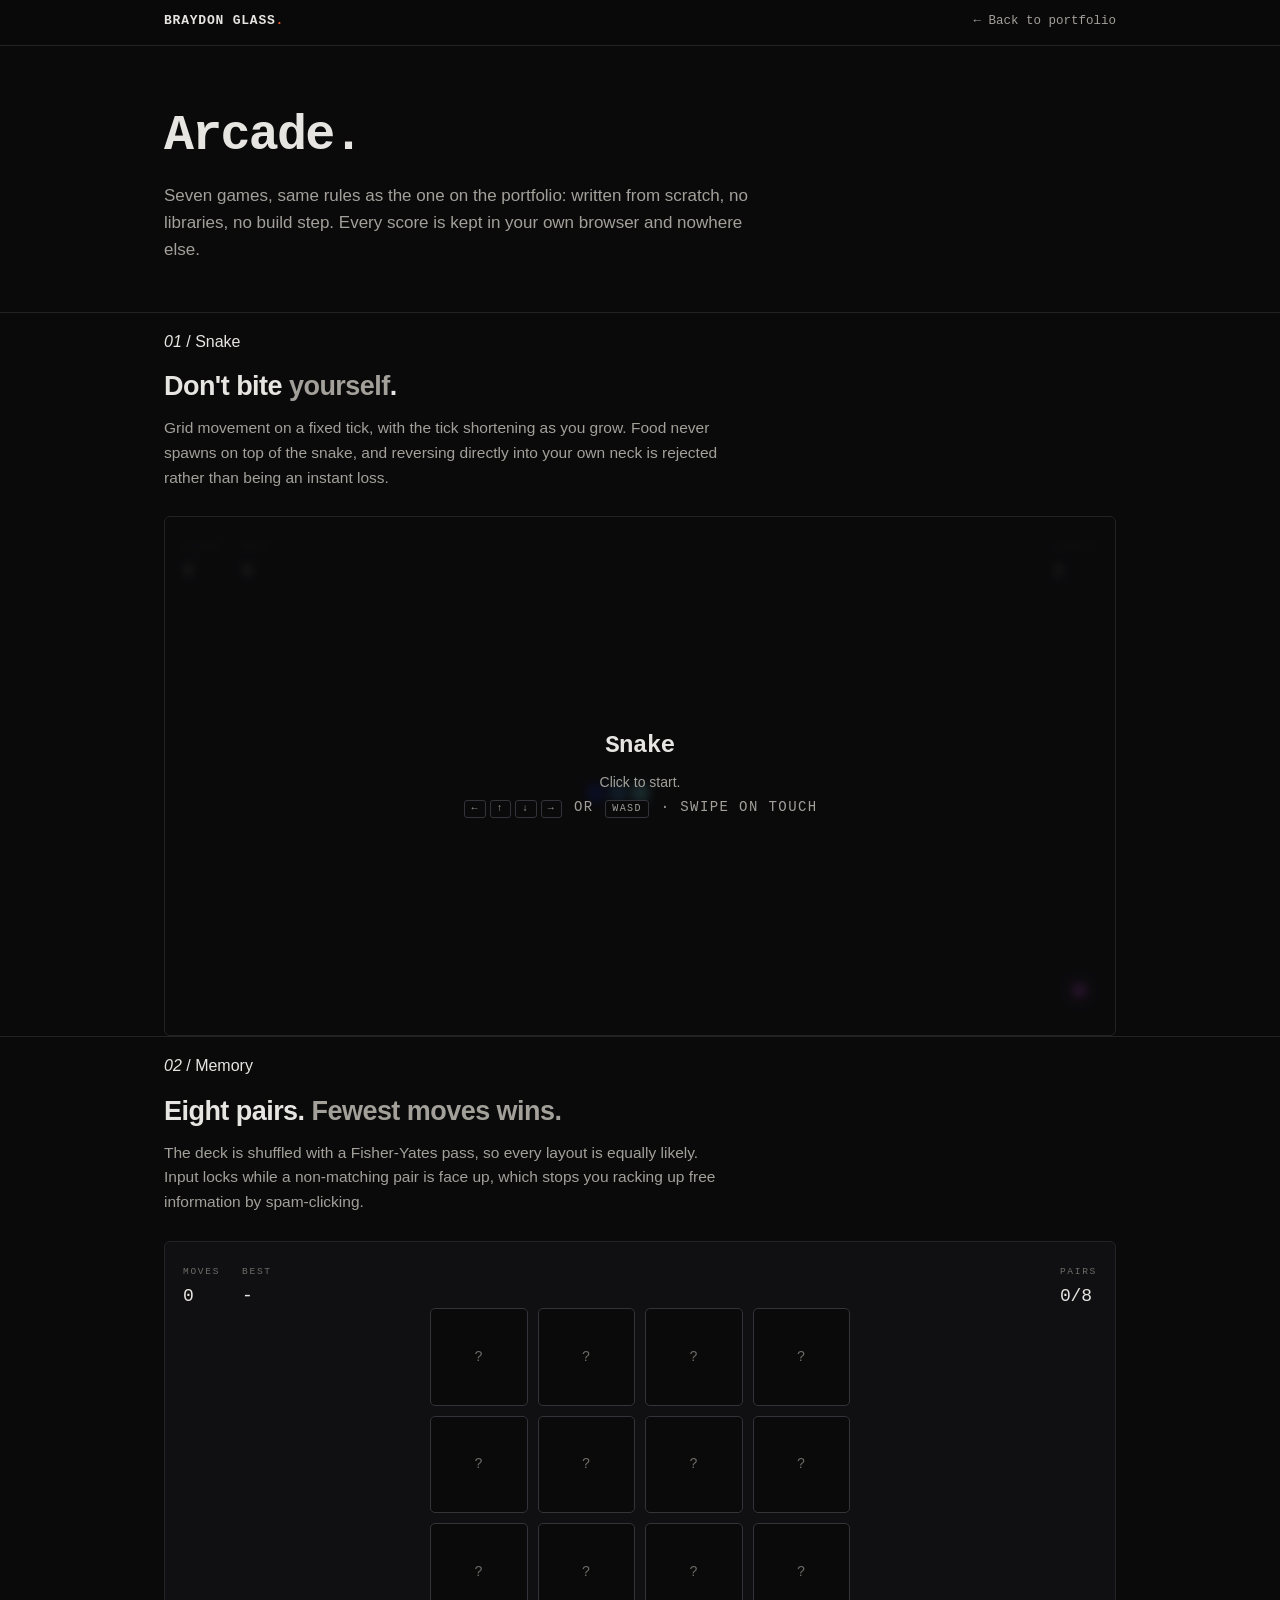
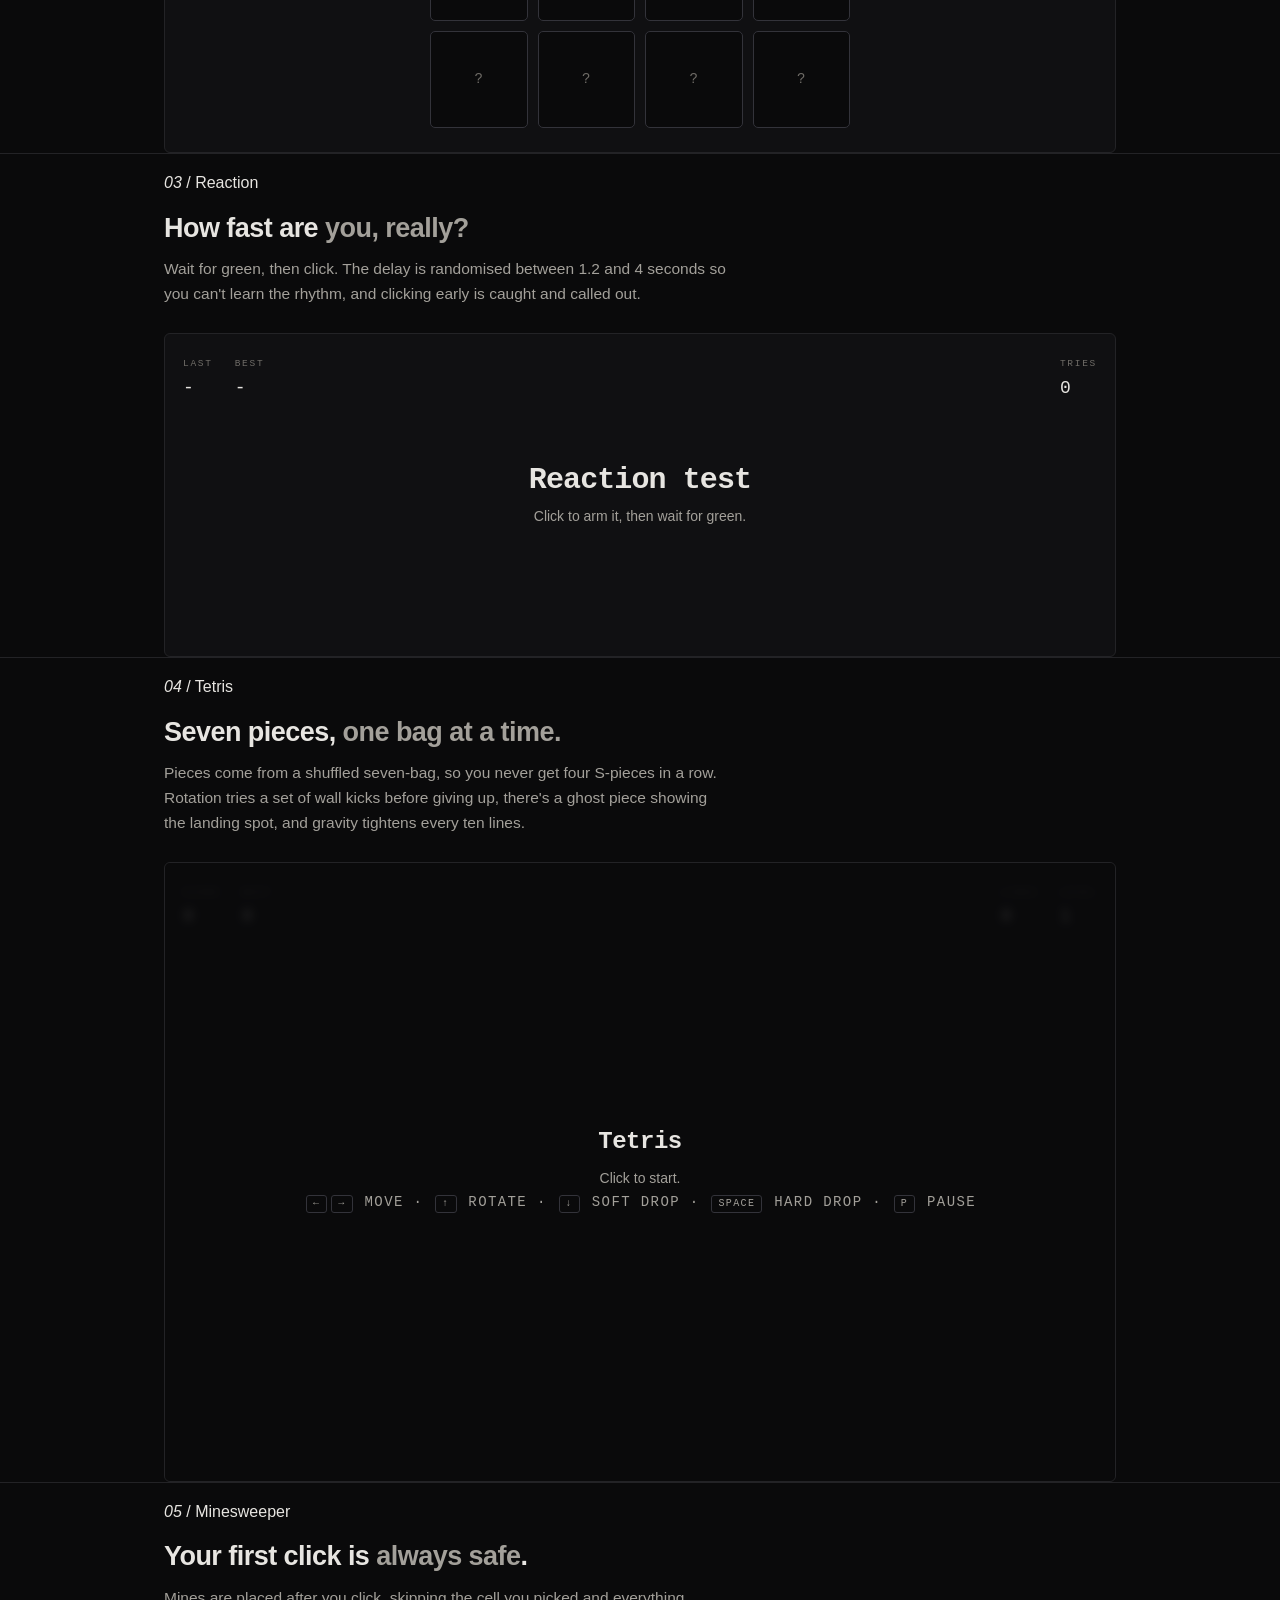
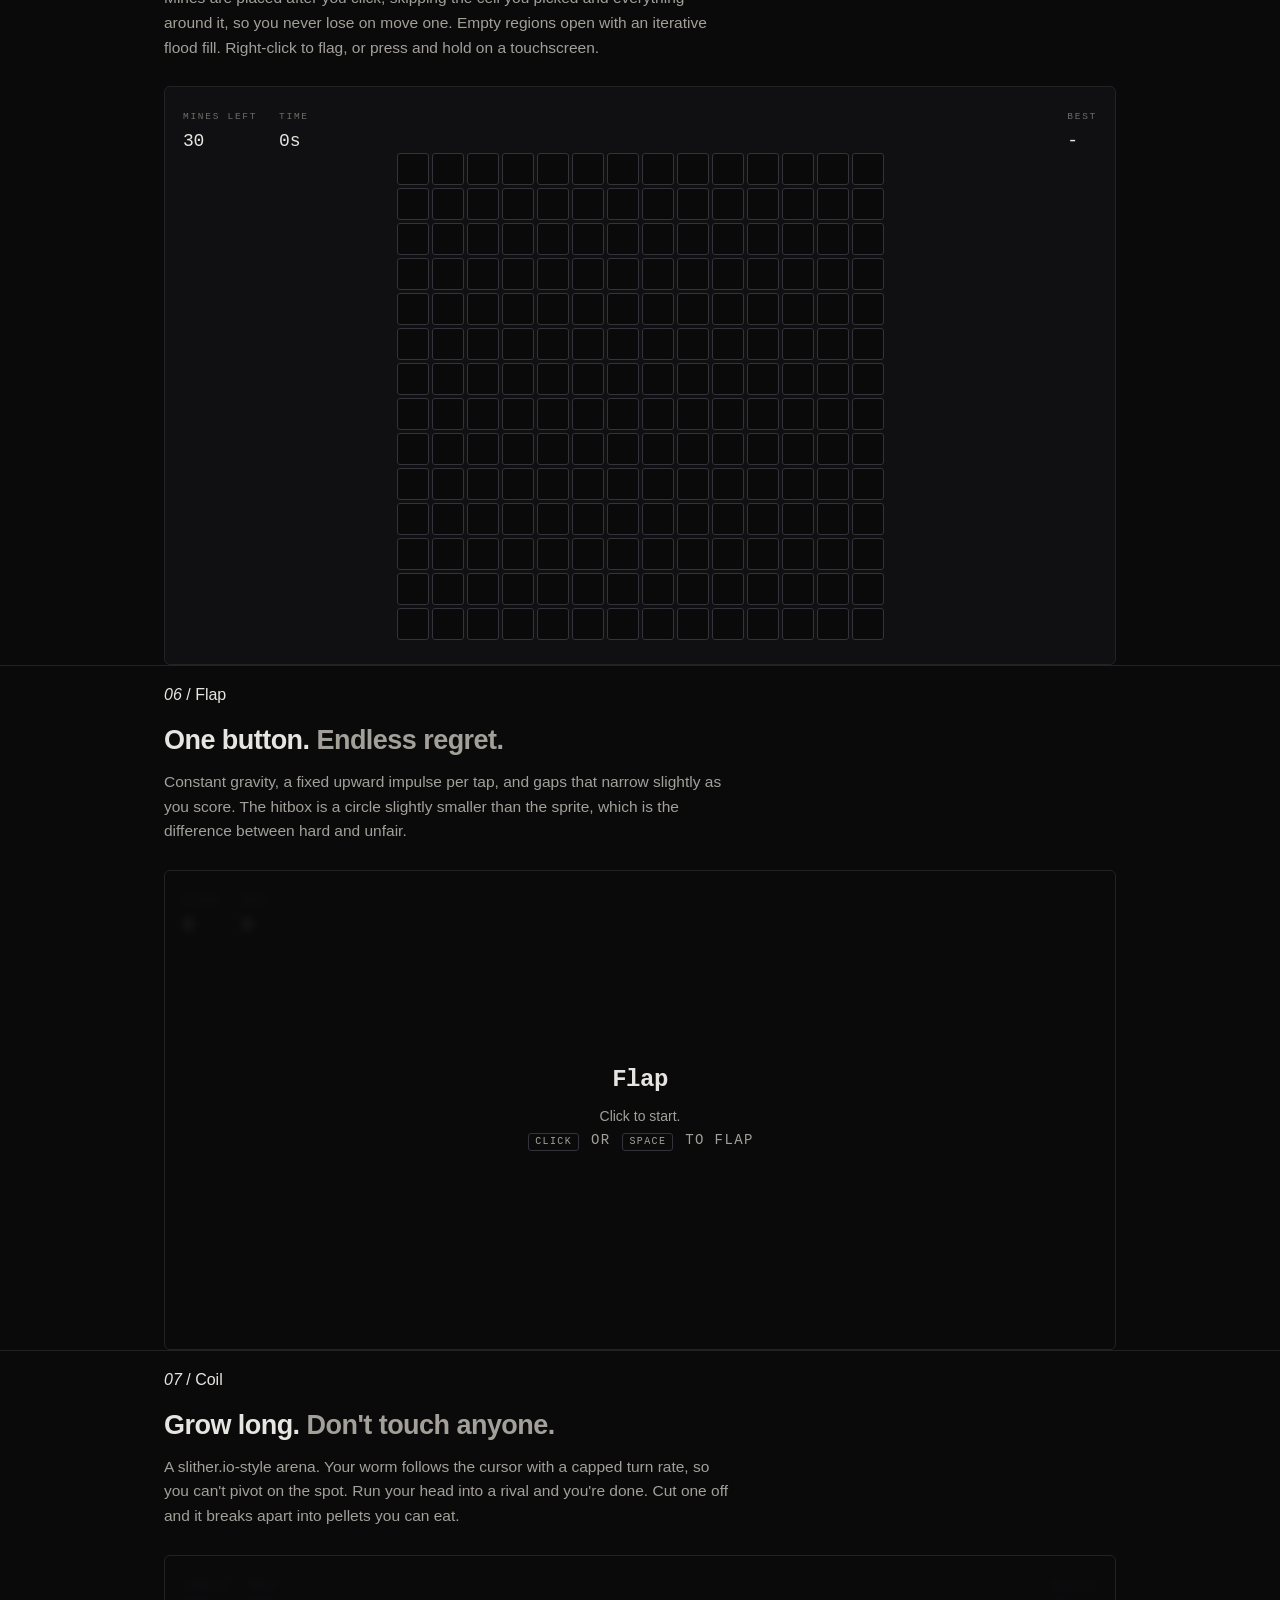
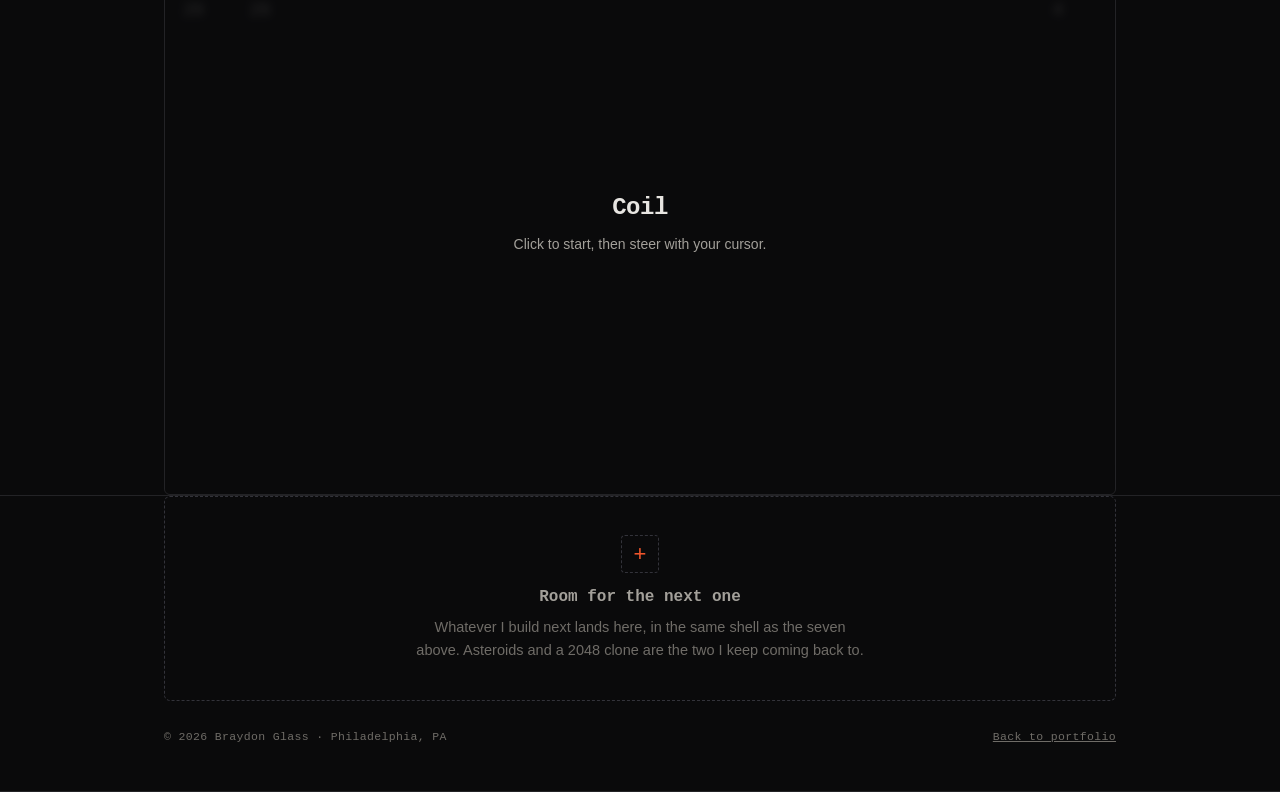
==== commit bdbda6ef: "Redesign: typographic layout, WebGL lens, AI-Council Replace the gradient/particle styling with a re" ====
--- a/games.html
+++ b/games.html
@@ -6,312 +6,206 @@
 <title>Arcade · Braydon Glass</title>
 <meta name="description" content="A few small games built from scratch by Braydon Glass. No libraries, no build step.">
 <style>
-/* ============================================================
-   TOKENS  (shared with index.html)
-   ============================================================ */
 :root{
-  --bg:#04070d; --panel-solid:#0b1220;
-  --line:rgba(140,175,220,.13); --line-strong:rgba(160,195,240,.26);
-  --ink:#dbe6f4; --ink-dim:#93a6c0; --ink-faint:#62748e;
-  --accent:#4b90f7; --accent-2:#77b6ff;
-  --chrome:linear-gradient(177deg,#ffffff 0%,#dfe8f2 16%,#9fb2c8 34%,#6f8299 48%,#f2f7fc 58%,#a9bcd2 72%,#7f92aa 86%,#e6eef7 100%);
-  --mono:ui-monospace,"SF Mono",SFMono-Regular,Menlo,Consolas,monospace;
-  --sans:-apple-system,BlinkMacSystemFont,"Segoe UI",Inter,"Helvetica Neue",Arial,sans-serif;
-  --r:14px; --r-l:20px;
-  --sp:0;
+  --bg:#0a0a0b;
+  --raise:#101012;
+  --ink:#e7e5e1;
+  --mid:#a3a09a;
+  --dim:#6f6c67;
+  --rule:#232326;
+  --rule-2:#33333a;
+  --accent:#f0552b;
+  --mono:ui-monospace,SFMono-Regular,"SF Mono",Menlo,Consolas,"Liberation Mono",monospace;
+  --sans:-apple-system,BlinkMacSystemFont,"Segoe UI",Helvetica,Arial,sans-serif;
+  --pad:clamp(20px,5vw,64px);
+  --col:clamp(96px,13vw,168px);
 }
 *,*::before,*::after{ box-sizing:border-box; }
-html{ scroll-behavior:smooth; }
+html{ scroll-behavior:smooth; -webkit-text-size-adjust:100%; }
 body{
   margin:0; background:var(--bg); color:var(--ink);
-  font-family:var(--sans); font-size:16px; line-height:1.65;
-  -webkit-font-smoothing:antialiased; overflow-x:hidden;
-}
-body::before{
-  content:""; position:fixed; inset:0; z-index:-4;
-  background:
-    radial-gradient(120% 80% at 50% calc(0% + var(--sp) * 70%), rgba(29,78,216,calc(.18 + var(--sp)*.10)) 0%, transparent 60%),
-    linear-gradient(180deg,#04070d 0%,#060b16 45%,#04080f 100%);
-}
-
-/* ---- aurora ---- */
-.aurora{
-  position:fixed; inset:-12%; z-index:-3; pointer-events:none; overflow:hidden;
-  transform:translate3d(calc(var(--ax,0)*30px), calc(var(--sp)*-140px + var(--ay,0)*22px), 0);
-  opacity:calc(.82 + var(--sp)*.18); will-change:transform;
-}
-.aurora b{ position:absolute; display:block; border-radius:50%; mix-blend-mode:screen; will-change:transform; }
-.aurora .b1{ width:62vw;height:62vw;top:-14%;left:-10%;
-  background:radial-gradient(circle,rgba(34,211,238,.62) 0%,rgba(34,211,238,.22) 38%,transparent 68%); animation:drift1 34s ease-in-out infinite; }
-.aurora .b2{ width:58vw;height:58vw;top:-6%;right:-12%;
-  background:radial-gradient(circle,rgba(139,92,246,.58) 0%,rgba(109,40,217,.20) 40%,transparent 70%); animation:drift2 41s ease-in-out infinite; }
-.aurora .b3{ width:70vw;height:70vw;bottom:-24%;left:12%;
-  background:radial-gradient(circle,rgba(59,130,246,.56) 0%,rgba(37,99,235,.20) 42%,transparent 70%); animation:drift3 47s ease-in-out infinite; }
-.aurora .b4{ width:44vw;height:44vw;bottom:-6%;left:-12%;
-  background:radial-gradient(circle,rgba(20,184,166,.50) 0%,rgba(13,148,136,.17) 40%,transparent 70%); animation:drift4 38s ease-in-out infinite; }
-.aurora .b5{ width:40vw;height:40vw;top:34%;right:-6%;
-  background:radial-gradient(circle,rgba(217,70,239,.42) 0%,rgba(192,38,211,.14) 42%,transparent 70%); animation:drift5 53s ease-in-out infinite; }
-@keyframes drift1{0%,100%{transform:translate3d(0,0,0) scale(1)}33%{transform:translate3d(14vw,9vh,0) scale(1.16)}66%{transform:translate3d(5vw,20vh,0) scale(.92)}}
-@keyframes drift2{0%,100%{transform:translate3d(0,0,0) scale(1)}40%{transform:translate3d(-16vw,14vh,0) scale(1.2)}70%{transform:translate3d(-6vw,4vh,0) scale(.9)}}
-@keyframes drift3{0%,100%{transform:translate3d(0,0,0) scale(1)}35%{transform:translate3d(-12vw,-12vh,0) scale(1.12)}75%{transform:translate3d(10vw,-6vh,0) scale(.94)}}
-@keyframes drift4{0%,100%{transform:translate3d(0,0,0) scale(1)}50%{transform:translate3d(18vw,-14vh,0) scale(1.22)}}
-@keyframes drift5{0%,100%{transform:translate3d(0,0,0) scale(1)}45%{transform:translate3d(-12vw,-18vh,0) scale(1.18)}80%{transform:translate3d(-4vw,8vh,0) scale(.9)}}
-.aurora::after{
-  content:""; position:absolute; inset:0;
-  background:radial-gradient(95% 75% at 50% 45%, rgba(4,7,13,.20) 0%, rgba(4,7,13,.52) 100%);
-}
-
-.grain{
-  position:fixed; inset:-50%; z-index:-1; pointer-events:none; opacity:.038;
-  background-image:url("data:image/svg+xml;utf8,<svg xmlns='http://www.w3.org/2000/svg' width='180' height='180'><filter id='n'><feTurbulence type='fractalNoise' baseFrequency='.85' numOctaves='3'/></filter><rect width='100%' height='100%' filter='url(%23n)'/></svg>");
-  animation:grain 7s steps(6) infinite;
-}
-@keyframes grain{0%,100%{transform:translate(0,0)}20%{transform:translate(-4%,3%)}40%{transform:translate(3%,-4%)}60%{transform:translate(-3%,-2%)}80%{transform:translate(4%,2%)}}
-canvas#field{ position:fixed; inset:0; z-index:-2; pointer-events:none; opacity:.85; }
-
-.progress{
-  position:fixed; top:0; left:0; height:2px; z-index:120; width:100%;
-  transform-origin:0 50%; transform:scaleX(var(--sp));
-  background:linear-gradient(90deg,#5c7fa8,#e8f1fb 45%,#7db2ff 70%,#2b62c4);
-  box-shadow:0 0 14px rgba(110,170,255,.55);
-}
-
-/* ---- topbar ---- */
-.topbar{
-  position:fixed; top:0; left:0; right:0; z-index:110;
-  display:flex; align-items:center; justify-content:space-between; padding:22px 34px;
-  transition:padding .35s ease, background .35s ease, border-color .35s ease;
-  border-bottom:1px solid transparent;
-}
-.topbar.stuck{
-  padding:12px 34px; background:rgba(5,9,16,.72);
-  backdrop-filter:blur(14px) saturate(140%); -webkit-backdrop-filter:blur(14px) saturate(140%);
-  border-bottom-color:var(--line);
-}
-.brand{ display:flex; align-items:center; gap:11px; font:700 14px/1 var(--mono); letter-spacing:.05em; text-decoration:none; color:var(--ink); }
-.brand .mark{
-  width:26px; height:26px; border-radius:7px; flex:none;
-  background:var(--chrome); background-size:100% 240%;
-  box-shadow:0 2px 10px rgba(0,0,0,.6), inset 0 0 0 1px rgba(255,255,255,.25);
-  animation:sheen 6s ease-in-out infinite;
-}
-@keyframes sheen{0%,100%{background-position:50% 0%}50%{background-position:50% 100%}}
-
-main{ position:relative; z-index:1; }
-.wrap{ width:min(1100px,90vw); margin-inline:auto; }
-section{ position:relative; padding:96px 0; scroll-margin-top:76px; }
-
-.chrome{
-  background:var(--chrome); background-size:100% 300%;
-  -webkit-background-clip:text; background-clip:text;
-  color:transparent; -webkit-text-fill-color:transparent;
-  animation:chromeflow 9s ease-in-out infinite;
-}
-@keyframes chromeflow{0%,100%{background-position:50% 12%}50%{background-position:50% 88%}}
-
-.hero{ padding:150px 0 40px; }
-.hero h1{ margin:0; font-size:clamp(44px,8vw,92px); font-weight:850; letter-spacing:-.04em; line-height:1; }
-.hero p{ margin:20px 0 0; max-width:56ch; color:var(--ink-dim); font-size:17.5px; }
-
-.sec-head{ margin-bottom:34px; }
-.sec-num{
-  font:600 11px/1 var(--mono); letter-spacing:.32em; text-transform:uppercase;
-  color:var(--accent-2); opacity:.85; display:flex; align-items:center; gap:12px; margin-bottom:14px;
-}
-.sec-num::after{ content:""; height:1px; flex:1; max-width:180px; background:linear-gradient(90deg,rgba(119,182,255,.5),transparent); }
-.sec-title{ margin:0; font-size:clamp(27px,4vw,42px); font-weight:800; letter-spacing:-.025em; line-height:1.05; }
-.sec-sub{ margin:13px 0 0; max-width:62ch; color:var(--ink-dim); font-size:16px; }
-
-.panel{
-  position:relative; border:1px solid var(--line); border-radius:var(--r-l);
-  background:linear-gradient(158deg,rgba(19,32,54,.72) 0%,rgba(8,13,23,.78) 100%);
-  backdrop-filter:blur(12px) saturate(130%); -webkit-backdrop-filter:blur(12px) saturate(130%);
-  box-shadow:0 22px 60px rgba(0,0,0,.5), inset 0 1px 0 rgba(255,255,255,.055);
-}
+  font-family:var(--sans); font-size:16px; line-height:1.6;
+  -webkit-font-smoothing:antialiased;
+}
+a{ color:inherit; }
+.shell,.wrap{ max-width:1080px; margin-inline:auto; padding-inline:var(--pad); }
+
+/* masthead */
+.masthead{
+  position:sticky; top:0; z-index:50;
+  background:color-mix(in srgb, var(--bg) 88%, transparent);
+  backdrop-filter:saturate(140%) blur(10px);
+  -webkit-backdrop-filter:saturate(140%) blur(10px);
+  border-bottom:1px solid var(--rule);
+}
+.masthead .inner{
+  max-width:1080px; margin-inline:auto; padding:14px var(--pad);
+  display:flex; align-items:baseline; justify-content:space-between; gap:20px;
+}
+.wordmark{ font:600 13px/1 var(--mono); letter-spacing:.06em; text-decoration:none; white-space:nowrap; }
+.wordmark s{ text-decoration:none; color:var(--accent); }
+.back{
+  font:500 12.5px/1 var(--mono); color:var(--mid); text-decoration:none;
+  border-bottom:1px solid transparent; padding-bottom:2px;
+}
+.back:hover{ color:var(--ink); border-bottom-color:var(--accent); }
+
+main{ position:relative; }
+section{ border-bottom:1px solid var(--rule); }
+.hero{ padding:64px 0 48px; }
+.hero h1{ margin:0; font:600 clamp(30px,5.4vw,50px)/1.05 var(--mono); letter-spacing:-.035em; }
+.hero p{ margin:20px 0 0; max-width:62ch; color:var(--mid); font-size:17px; }
+
+.row{ display:grid; grid-template-columns:var(--col) 1fr; gap:clamp(16px,4vw,48px); padding:52px 0; }
+.row > .lbl{
+  margin:0; align-self:start; position:sticky; top:74px;
+  font:500 11.5px/1.5 var(--mono); letter-spacing:.16em; text-transform:uppercase; color:var(--dim);
+}
+.row > .lbl em{ font-style:normal; color:var(--accent); }
+.sec-head{ margin-bottom:26px; }
+.sec-title{ margin:0; font:600 clamp(20px,2.8vw,27px)/1.25 var(--sans); letter-spacing:-.02em; }
+.sec-title span{ color:var(--mid); }
+.sec-sub{ margin:12px 0 0; max-width:66ch; color:var(--mid); font-size:15.5px; }
+
+/* panels are flat now: hairline, no glow */
+.panel{ position:relative; border:1px solid var(--rule); border-radius:6px; background:var(--raise); }
 
 .btn{
-  position:relative; display:inline-flex; align-items:center; gap:9px;
-  padding:14px 26px; border-radius:11px; text-decoration:none; cursor:pointer;
-  font:600 14.5px/1 var(--sans); border:1px solid var(--line-strong);
-  transition:transform .28s cubic-bezier(.2,.8,.2,1), box-shadow .3s, border-color .3s, background .3s;
-}
-.btn-primary{
-  color:#05203f; background:var(--chrome); background-size:100% 220%; background-position:50% 15%;
-  box-shadow:0 6px 26px rgba(90,150,235,.24), inset 0 1px 0 rgba(255,255,255,.6); font-weight:700;
-}
-.btn-primary:hover{ background-position:50% 85%; box-shadow:0 10px 36px rgba(110,170,255,.36); }
-.btn-ghost{ color:var(--ink); background:rgba(18,30,50,.5); backdrop-filter:blur(8px); }
-.btn-ghost:hover{ border-color:var(--accent); background:rgba(30,55,95,.55); }
-
-.rv{ opacity:0; transform:translateY(30px); transition:opacity .8s cubic-bezier(.16,.84,.28,1), transform .8s cubic-bezier(.16,.84,.28,1); transition-delay:var(--d,0ms); }
-.rv.in{ opacity:1; transform:none; }
-
-/* ============================================================
-   SHARED GAME CHROME
-   ============================================================ */
-.game-shell{ position:relative; border-radius:var(--r-l); overflow:hidden; }
+  display:inline-flex; align-items:center; gap:8px; padding:11px 18px; border-radius:5px;
+  text-decoration:none; cursor:pointer; border:1px solid var(--rule-2); background:transparent;
+  color:var(--ink); font:500 13px/1 var(--mono); letter-spacing:.02em;
+  transition:border-color .18s ease, color .18s ease;
+}
+.btn:hover{ border-color:var(--accent); color:var(--accent); }
+.btn-primary{ border-color:var(--accent); color:var(--accent); }
+.btn-primary:hover{ background:color-mix(in srgb,var(--accent) 12%,transparent); }
+
+.rv{ opacity:0; transition:opacity .5s ease; }
+.rv.in{ opacity:1; }
+
+/* ── shared game chrome ── */
+.game-shell{ position:relative; border-radius:6px; overflow:hidden; }
 .game-shell:focus{ outline:none; }
-.game-shell:focus-visible{ outline:2px solid var(--accent-2); outline-offset:3px; }
+.game-shell:focus-visible{ outline:2px solid var(--accent); outline-offset:3px; }
 .hud{
   position:absolute; top:0; left:0; right:0; z-index:2; pointer-events:none;
-  display:flex; justify-content:space-between; padding:16px 20px 0;
-}
-.hud .grp{ display:flex; gap:24px; }
-.hud span{ font:600 9.5px/1 var(--mono); letter-spacing:.2em; text-transform:uppercase; color:var(--ink-faint); }
-.hud b{ display:block; margin-top:6px; color:#fff; font:750 20px/1 var(--sans); letter-spacing:-.02em; }
+  display:flex; justify-content:space-between; padding:14px 18px 0;
+}
+.hud .grp{ display:flex; gap:22px; }
+.hud span{ font:500 9.5px/1 var(--mono); letter-spacing:.18em; text-transform:uppercase; color:var(--dim); }
+.hud b{ display:block; margin-top:5px; color:var(--ink); font:500 18px/1 var(--mono); letter-spacing:-.01em; }
 .game-overlay{
   position:absolute; inset:0; z-index:3; display:grid; place-items:center;
-  text-align:center; padding:24px; background:rgba(4,8,15,.74);
-  backdrop-filter:blur(7px); -webkit-backdrop-filter:blur(7px); transition:opacity .3s ease;
+  text-align:center; padding:24px; background:color-mix(in srgb,var(--bg) 86%,transparent);
+  backdrop-filter:blur(4px); -webkit-backdrop-filter:blur(4px); transition:opacity .25s ease;
 }
 .game-overlay.hide{ opacity:0; pointer-events:none; }
-.game-overlay h4{ margin:0 0 10px; font-size:clamp(21px,3.2vw,28px); font-weight:800; letter-spacing:-.025em; }
-.game-overlay p{ margin:0; color:var(--ink-dim); font-size:14.5px; }
-.game-overlay p b{ color:#fff; font-size:17px; }
-.keyhint{ margin-top:16px; font:600 10.5px/1.9 var(--mono); letter-spacing:.12em; text-transform:uppercase; color:var(--ink-faint); }
+.game-overlay h4{ margin:0 0 10px; font:600 clamp(19px,2.6vw,24px)/1.2 var(--mono); letter-spacing:-.02em; }
+.game-overlay p{ margin:0; color:var(--mid); font-size:14px; }
+.game-overlay p b{ color:var(--ink); }
+.keyhint{ margin-top:16px; font:500 10.5px/1.9 var(--mono); letter-spacing:.1em; text-transform:uppercase; color:var(--dim); }
 kbd{
-  display:inline-block; padding:3px 7px; margin:0 2px; border-radius:5px;
-  border:1px solid var(--line-strong); background:rgba(20,34,56,.8);
-  font:600 10px/1 var(--mono); color:var(--ink);
-}
-
-/* ---- snake ---- */
+  display:inline-block; padding:3px 6px; margin:0 2px; border-radius:3px;
+  border:1px solid var(--rule-2); background:var(--bg);
+  font:500 10px/1 var(--mono); color:var(--mid);
+}
+
 .snake-shell{ height:clamp(360px,58vh,520px); }
 .snake-shell canvas{ display:block; width:100%; height:100%; cursor:none; touch-action:none; }
-
-/* ---- memory ---- */
-.mem-shell{ padding:70px 24px 26px; }
-.mem-grid{
-  display:grid; grid-template-columns:repeat(4,1fr); gap:11px;
-  max-width:440px; margin-inline:auto;
-}
-.card{
-  position:relative; aspect-ratio:1; border:0; padding:0; background:none;
-  cursor:pointer; perspective:700px;
-}
-.card .inner{
-  position:absolute; inset:0; border-radius:12px;
-  transition:transform .45s cubic-bezier(.2,.8,.2,1); transform-style:preserve-3d;
-}
-.card.up .inner, .card.done .inner{ transform:rotateY(180deg); }
+.tetris-shell{ height:clamp(420px,72vh,620px); }
+.flap-shell{ height:clamp(340px,54vh,480px); }
+.slither-shell{ height:clamp(380px,60vh,540px); }
+.tetris-shell canvas,.flap-shell canvas,.slither-shell canvas{ display:block; width:100%; height:100%; touch-action:none; }
+.slither-shell canvas{ cursor:crosshair; }
+.tetris-shell canvas,.flap-shell canvas{ cursor:none; }
+
+/* memory */
+.mem-shell{ padding:66px 22px 24px; }
+.mem-grid{ display:grid; grid-template-columns:repeat(4,1fr); gap:10px; max-width:420px; margin-inline:auto; }
+.card{ position:relative; aspect-ratio:1; border:0; padding:0; background:none; cursor:pointer; perspective:700px; }
+.card .inner{ position:absolute; inset:0; border-radius:5px; transition:transform .4s cubic-bezier(.2,.8,.2,1); transform-style:preserve-3d; }
+.card.up .inner,.card.done .inner{ transform:rotateY(180deg); }
 .card .f,.card .bk{
-  position:absolute; inset:0; border-radius:12px;
-  display:grid; place-items:center; backface-visibility:hidden; -webkit-backface-visibility:hidden;
-  font-size:clamp(20px,4.6vw,28px);
-}
-.card .f{
-  border:1px solid var(--line-strong);
-  background:linear-gradient(160deg,rgba(40,66,110,.85),rgba(12,20,35,.9));
-  color:var(--ink-faint); font:700 15px/1 var(--mono);
-}
-.card .bk{
-  transform:rotateY(180deg);
-  border:1px solid rgba(255,255,255,.22);
-  background:linear-gradient(160deg, hsl(var(--h) 88% 62%), hsl(var(--h) 82% 40%));
-  color:#06121f; text-shadow:0 1px 0 rgba(255,255,255,.35);
-}
-.card.done{ animation:pop .45s ease; }
-.card.done .bk{ box-shadow:0 0 22px hsl(var(--h) 95% 62% / .55); }
-@keyframes pop{ 50%{ transform:scale(1.09) } }
+  position:absolute; inset:0; border-radius:5px; display:grid; place-items:center;
+  backface-visibility:hidden; -webkit-backface-visibility:hidden; font-size:clamp(19px,4.4vw,26px);
+}
+.card .f{ border:1px solid var(--rule-2); background:var(--bg); color:var(--dim); font:500 14px/1 var(--mono); }
+.card .bk{ transform:rotateY(180deg); border:1px solid var(--rule-2); background:hsl(var(--h) 55% 22%); color:hsl(var(--h) 80% 72%); }
+.card.done .bk{ border-color:var(--accent); color:var(--accent); }
 .card:disabled{ cursor:default; }
 
-/* ---- reaction ---- */
+/* minesweeper */
+.mine-shell{ padding:66px 18px 24px; }
+.mine-grid{ display:grid; gap:3px; margin-inline:auto; width:max-content; max-width:100%; }
+.mcell{
+  width:clamp(22px,4.4vw,32px); aspect-ratio:1; padding:0;
+  border:1px solid var(--rule-2); border-radius:3px; background:var(--bg);
+  color:transparent; cursor:pointer; font:500 clamp(11px,2.3vw,14px)/1 var(--mono);
+  display:grid; place-items:center; transition:background .12s ease, border-color .12s ease;
+}
+.mcell:hover:not(.open){ border-color:var(--mid); }
+.mcell.open{ background:transparent; border-color:var(--rule); cursor:default; }
+.mcell.open.n1{color:#7aa2f7}.mcell.open.n2{color:#7fbf9a}.mcell.open.n3{color:#e0705f}
+.mcell.open.n4{color:#a58bd6}.mcell.open.n5{color:#d9a05b}.mcell.open.n6{color:#6bb8bd}
+.mcell.open.n7{color:var(--ink)}.mcell.open.n8{color:var(--mid)}
+.mcell.flag{ color:var(--accent); border-color:var(--accent); }
+.mcell.boom{ color:var(--bg); background:var(--accent); border-color:var(--accent); }
+.mcell.mine{ color:var(--accent); }
+
+/* reaction */
 .react-shell{ height:clamp(260px,36vh,340px); }
 .react-pad{
   position:absolute; inset:0; display:grid; place-items:center; text-align:center;
-  cursor:pointer; user-select:none; transition:background .18s ease; padding:24px;
-}
-.react-pad.wait{ background:linear-gradient(160deg,rgba(120,32,42,.5),rgba(60,12,20,.55)); }
-.react-pad.go{   background:linear-gradient(160deg,rgba(20,120,72,.62),rgba(8,70,44,.6)); }
-.react-pad h4{ margin:0 0 8px; font-size:clamp(23px,3.6vw,34px); font-weight:800; letter-spacing:-.03em; }
-.react-pad p{ margin:0; color:var(--ink-dim); font-size:14.5px; }
-.react-pad .big{ font:800 clamp(38px,7vw,64px)/1 var(--sans); letter-spacing:-.04em; color:#fff; }
-
-/* ---- tetris / flappy / slither canvases ---- */
-.tetris-shell{ height:clamp(420px,72vh,620px); }
-.flap-shell{ height:clamp(340px,54vh,480px); }
-.slither-shell{ height:clamp(380px,60vh,540px); }
-.tetris-shell canvas,.flap-shell canvas,.slither-shell canvas{
-  display:block; width:100%; height:100%; touch-action:none;
-}
-.slither-shell canvas{ cursor:crosshair; }
-.tetris-shell canvas,.flap-shell canvas{ cursor:none; }
-
-/* ---- minesweeper ---- */
-.mine-shell{ padding:70px 20px 26px; }
-.mine-grid{
-  display:grid; gap:4px; margin-inline:auto; width:max-content; max-width:100%;
-}
-.mcell{
-  width:clamp(22px,4.4vw,32px); aspect-ratio:1; padding:0;
-  border:1px solid rgba(150,190,235,.16); border-radius:5px;
-  background:linear-gradient(160deg,rgba(44,70,112,.8),rgba(18,30,50,.85));
-  color:transparent; cursor:pointer;
-  font:800 clamp(11px,2.3vw,15px)/1 var(--sans);
-  display:grid; place-items:center;
-  transition:background .14s ease, border-color .14s ease, transform .1s ease;
-}
-.mcell:hover:not(.open){ background:linear-gradient(160deg,rgba(60,94,148,.9),rgba(26,42,68,.9)); }
-.mcell:active:not(.open){ transform:scale(.94); }
-.mcell.open{
-  background:rgba(10,17,29,.7); border-color:rgba(120,160,210,.1); cursor:default;
-}
-.mcell.open.n1{color:#6fb4ff}.mcell.open.n2{color:#5fd6a4}.mcell.open.n3{color:#ff8a8a}
-.mcell.open.n4{color:#b39cff}.mcell.open.n5{color:#ffb86b}.mcell.open.n6{color:#5fd8dd}
-.mcell.open.n7{color:#d9e2ee}.mcell.open.n8{color:#8fa2ba}
-.mcell.flag{ color:#ffd48a; background:linear-gradient(160deg,rgba(96,72,24,.75),rgba(40,28,10,.8)); }
-.mcell.boom{ color:#fff; background:linear-gradient(160deg,#c0392b,#7d1f16); border-color:#ff9a8a; }
-.mcell.mine{ color:#ffb4a8; }
-
-/* ---- slot ---- */
-.slot{
-  border-style:dashed; border-color:rgba(130,175,225,.24);
-  padding:44px 30px; text-align:center;
-  background:linear-gradient(158deg,rgba(16,28,48,.4),rgba(7,12,20,.5));
-}
+  cursor:pointer; user-select:none; transition:background .16s ease; padding:24px;
+}
+.react-pad.wait{ background:#2a1512; }
+.react-pad.go{ background:#12291d; }
+.react-pad h4{ margin:0 0 8px; font:600 clamp(21px,3.4vw,30px)/1.15 var(--mono); letter-spacing:-.03em; }
+.react-pad p{ margin:0; color:var(--mid); font-size:14px; }
+.react-pad .big{ font:600 clamp(36px,7vw,60px)/1 var(--mono); letter-spacing:-.04em; color:var(--ink); }
+
+/* slot */
+.slot{ border:1px dashed var(--rule-2); border-radius:6px; padding:38px 26px; text-align:center; background:transparent; }
 .slot .plus{
-  width:44px; height:44px; border-radius:12px; display:grid; place-items:center; margin:0 auto 16px;
-  border:1px dashed rgba(140,185,235,.35); color:var(--accent-2); font:300 26px/1 var(--sans);
-}
-.slot h3{ margin:0 0 8px; font-size:19px; color:var(--ink-dim); }
-.slot p{ margin:0 auto; max-width:52ch; color:var(--ink-faint); font-size:14.5px; }
+  width:38px; height:38px; border-radius:4px; display:grid; place-items:center; margin:0 auto 14px;
+  border:1px dashed var(--rule-2); color:var(--accent); font:300 22px/1 var(--sans);
+}
+.slot h3{ margin:0 0 8px; font:600 16px/1.3 var(--mono); color:var(--mid); }
+.slot p{ margin:0 auto; max-width:56ch; color:var(--dim); font-size:14.5px; }
 
 footer{
-  border-top:1px solid var(--line); padding:30px 0; margin-top:40px;
-  display:flex; justify-content:space-between; gap:16px; flex-wrap:wrap;
-  font:500 12px/1.6 var(--mono); color:var(--ink-faint);
-}
-
-@media (max-width:900px){
-  section{ padding:74px 0; }
-  .topbar,.topbar.stuck{ padding:13px 18px; }
-  .brand{ font-size:12px; }
-  .mem-shell{ padding:66px 16px 20px; }
+  padding:26px 0 44px; display:flex; justify-content:space-between; gap:14px; flex-wrap:wrap;
+  font:500 11.5px/1.7 var(--mono); letter-spacing:.03em; color:var(--dim);
+}
+footer a{ color:var(--dim); }
+
+@media (max-width:720px){
+  .row{ grid-template-columns:1fr; gap:14px; padding:40px 0; }
+  .row > .lbl{ position:static; }
+  .mem-shell,.mine-shell{ padding-inline:12px; }
 }
 @media (prefers-reduced-motion:reduce){
   html{ scroll-behavior:auto; }
   *,*::before,*::after{ animation-duration:.01ms !important; animation-iteration-count:1 !important; transition-duration:.01ms !important; }
-  .rv{ opacity:1; transform:none; }
+  .rv{ opacity:1; }
 }
 </style>
 </head>
 <body>
 
-<div class="aurora" aria-hidden="true"><b class="b1"></b><b class="b2"></b><b class="b3"></b><b class="b4"></b><b class="b5"></b></div>
-<div class="grain"></div>
-<canvas id="field"></canvas>
-<div class="progress"></div>
-
-<header class="topbar" id="topbar">
-  <a class="brand" href="index.html"><span class="mark"></span>BRAYDON&nbsp;GLASS</a>
-  <a class="btn btn-ghost" href="index.html" style="padding:9px 16px;font-size:13px">← Back to portfolio</a>
+
+<header class="masthead">
+  <div class="inner">
+    <a class="wordmark" href="index.html">BRAYDON GLASS<s>.</s></a>
+    <a class="back" href="index.html">&larr; Back to portfolio</a>
+  </div>
 </header>
 
 <main>
 
 <section class="hero">
   <div class="wrap">
-    <h1><span class="chrome">Arcade.</span></h1>
+    <h1><span class="dim">Arcade.</span></h1>
     <p>
       Seven games, same rules as the one on the portfolio: written from scratch, no libraries,
       no build step. Every score is kept in your own browser and nowhere else.
@@ -323,8 +217,8 @@
 <section id="snake">
   <div class="wrap">
     <div class="sec-head rv">
-      <div class="sec-num">01 / Snake</div>
-      <h2 class="sec-title">Don't bite <span class="chrome">yourself</span>.</h2>
+      <p class="lbl"><em>01</em> / Snake</p>
+      <h2 class="sec-title">Don't bite <span class="dim">yourself</span>.</h2>
       <p class="sec-sub">
         Grid movement on a fixed tick, with the tick shortening as you grow. Food never spawns
         on top of the snake, and reversing directly into your own neck is rejected rather than
@@ -354,8 +248,8 @@
 <section id="memory">
   <div class="wrap">
     <div class="sec-head rv">
-      <div class="sec-num">02 / Memory</div>
-      <h2 class="sec-title">Eight pairs. <span class="chrome">Fewest moves wins.</span></h2>
+      <p class="lbl"><em>02</em> / Memory</p>
+      <h2 class="sec-title">Eight pairs. <span class="dim">Fewest moves wins.</span></h2>
       <p class="sec-sub">
         The deck is shuffled with a Fisher-Yates pass, so every layout is equally likely. Input
         locks while a non-matching pair is face up, which stops you racking up free information
@@ -384,8 +278,8 @@
 <section id="reaction">
   <div class="wrap">
     <div class="sec-head rv">
-      <div class="sec-num">03 / Reaction</div>
-      <h2 class="sec-title">How fast are <span class="chrome">you, really?</span></h2>
+      <p class="lbl"><em>03</em> / Reaction</p>
+      <h2 class="sec-title">How fast are <span class="dim">you, really?</span></h2>
       <p class="sec-sub">
         Wait for green, then click. The delay is randomised between 1.2 and 4 seconds so you
         can't learn the rhythm, and clicking early is caught and called out.
@@ -411,8 +305,8 @@
 <section id="tetris">
   <div class="wrap">
     <div class="sec-head rv">
-      <div class="sec-num">04 / Tetris</div>
-      <h2 class="sec-title">Seven pieces, <span class="chrome">one bag at a time.</span></h2>
+      <p class="lbl"><em>04</em> / Tetris</p>
+      <h2 class="sec-title">Seven pieces, <span class="dim">one bag at a time.</span></h2>
       <p class="sec-sub">
         Pieces come from a shuffled seven-bag, so you never get four S-pieces in a row. Rotation
         tries a set of wall kicks before giving up, there's a ghost piece showing the landing
@@ -445,8 +339,8 @@
 <section id="mines">
   <div class="wrap">
     <div class="sec-head rv">
-      <div class="sec-num">05 / Minesweeper</div>
-      <h2 class="sec-title">Your first click is <span class="chrome">always safe</span>.</h2>
+      <p class="lbl"><em>05</em> / Minesweeper</p>
+      <h2 class="sec-title">Your first click is <span class="dim">always safe</span>.</h2>
       <p class="sec-sub">
         Mines are placed after you click, skipping the cell you picked and everything around it,
         so you never lose on move one. Empty regions open with an iterative flood fill.
@@ -475,8 +369,8 @@
 <section id="flappy">
   <div class="wrap">
     <div class="sec-head rv">
-      <div class="sec-num">06 / Flap</div>
-      <h2 class="sec-title">One button. <span class="chrome">Endless regret.</span></h2>
+      <p class="lbl"><em>06</em> / Flap</p>
+      <h2 class="sec-title">One button. <span class="dim">Endless regret.</span></h2>
       <p class="sec-sub">
         Constant gravity, a fixed upward impulse per tap, and gaps that narrow slightly as you
         score. The hitbox is a circle slightly smaller than the sprite, which is the difference
@@ -505,8 +399,8 @@
 <section id="slither">
   <div class="wrap">
     <div class="sec-head rv">
-      <div class="sec-num">07 / Coil</div>
-      <h2 class="sec-title">Grow long. <span class="chrome">Don't touch anyone.</span></h2>
+      <p class="lbl"><em>07</em> / Coil</p>
+      <h2 class="sec-title">Grow long. <span class="dim">Don't touch anyone.</span></h2>
       <p class="sec-sub">
         A slither.io-style arena. Your worm follows the cursor with a capped turn rate, so you
         can't pivot on the spot. Run your head into a rival and you're done. Cut one off and it
@@ -563,98 +457,16 @@
   set(k,v){ try { localStorage.setItem(k,String(v)); } catch(e){} }
 };
 
-/* ---------- background constellation ---------- */
+/* ---------- reveals ---------- */
 (() => {
-  const cv = document.getElementById("field"), ctx = cv.getContext("2d");
-  let W=0,H=0,dpr=1,parts=[];
-  const ptr = {x:-9999,y:-9999,has:false};
-  function size(){
-    dpr = Math.min(devicePixelRatio||1,2); W = innerWidth; H = innerHeight;
-    cv.width = Math.floor(W*dpr); cv.height = Math.floor(H*dpr);
-    cv.style.width = W+"px"; cv.style.height = H+"px";
-    ctx.setTransform(dpr,0,0,dpr,0,0);
-    const n = clamp(Math.round((W*H)/16000),26,110);
-    parts = Array.from({length:n},()=>({
-      x:Math.random()*W, y:Math.random()*H,
-      vx:(Math.random()-.5)*.26, vy:(Math.random()-.5)*.26,
-      ix:0, iy:0, r:Math.random()*1.5+.7, h:185+Math.random()*100
-    }));
-  }
-  const LINK=136, REACH=225;
-  function frame(){
-    ctx.clearRect(0,0,W,H);
-    const sp = parseFloat(getComputedStyle(root).getPropertyValue("--sp"))||0;
-    const hueSh = sp*55;
-    for (const p of parts){
-      if (ptr.has){
-        const dx=p.x-ptr.x, dy=p.y-ptr.y, d=Math.hypot(dx,dy);
-        if (d < REACH && d > .01){
-          const f=1-d/REACH, ux=dx/d, uy=dy/d;
-          const radial = d<78 ? f*1.5 : -f*.22;
-          p.ix += ux*radial; p.iy += uy*radial;
-          p.ix += -uy*f*.58; p.iy += ux*f*.58;
-        }
-      }
-      p.ix*=.93; p.iy*=.93;
-      p.x += p.vx + p.ix; p.y += p.vy + p.iy;
-      if (p.x<-20) p.x=W+20; else if (p.x>W+20) p.x=-20;
-      if (p.y<-20) p.y=H+20; else if (p.y>H+20) p.y=-20;
-    }
-    for (let i=0;i<parts.length;i++){
-      const a=parts[i];
-      for (let j=i+1;j<parts.length;j++){
-        const b=parts[j], dx=a.x-b.x, dy=a.y-b.y, d2=dx*dx+dy*dy;
-        if (d2 < LINK*LINK){
-          ctx.strokeStyle = `hsla(${(a.h+b.h)/2+hueSh},88%,66%,${(1-Math.sqrt(d2)/LINK)*.32})`;
-          ctx.lineWidth=.75; ctx.beginPath(); ctx.moveTo(a.x,a.y); ctx.lineTo(b.x,b.y); ctx.stroke();
-        }
-      }
-    }
-    if (ptr.has) for (const p of parts){
-      const d=Math.hypot(p.x-ptr.x,p.y-ptr.y);
-      if (d<REACH){
-        ctx.strokeStyle = `hsla(${p.h+hueSh},95%,76%,${(1-d/REACH)*.55})`;
-        ctx.lineWidth=1; ctx.beginPath(); ctx.moveTo(p.x,p.y); ctx.lineTo(ptr.x,ptr.y); ctx.stroke();
-      }
-    }
-    for (const p of parts){
-      const d = ptr.has ? Math.hypot(p.x-ptr.x,p.y-ptr.y) : 9999;
-      const hot = d<REACH ? 1-d/REACH : 0;
-      ctx.fillStyle = `hsla(${p.h+hueSh},${lerp(80,100,hot)}%,${lerp(62,88,hot)}%,${lerp(.45,1,hot)})`;
-      ctx.beginPath(); ctx.arc(p.x,p.y,p.r+hot*2.1,0,Math.PI*2); ctx.fill();
-    }
-    if (!REDUCED) requestAnimationFrame(frame);
-  }
-  addEventListener("resize",size,{passive:true});
-  addEventListener("pointermove",e=>{
-    ptr.x=e.clientX; ptr.y=e.clientY; ptr.has=true;
-    if (!REDUCED){
-      root.style.setProperty("--ax",((e.clientX/innerWidth-.5)*2).toFixed(3));
-      root.style.setProperty("--ay",((e.clientY/innerHeight-.5)*2).toFixed(3));
-    }
-  },{passive:true});
-  addEventListener("pointerleave",()=>{ptr.has=false;},{passive:true});
-  size(); frame();
-})();
-
-/* ---------- scroll progress + reveals ---------- */
-(() => {
-  const bar = document.getElementById("topbar");
-  let q=false;
-  function upd(){
-    q=false;
-    const max = document.body.scrollHeight - innerHeight;
-    root.style.setProperty("--sp", max>0 ? (scrollY/max).toFixed(4) : "0");
-    bar.classList.toggle("stuck", scrollY>40);
-  }
-  addEventListener("scroll",()=>{ if(!q){ q=true; requestAnimationFrame(upd); } },{passive:true});
-  addEventListener("resize",upd,{passive:true});
-  upd();
-
+  const els = [...document.querySelectorAll(".rv")];
+  const all = () => els.forEach(el=>el.classList.add("in"));
+  if (!("IntersectionObserver" in window) || REDUCED){ all(); return; }
   const io = new IntersectionObserver(es=>{
     es.forEach(en=>{ if(en.isIntersecting){ en.target.classList.add("in"); io.unobserve(en.target); } });
-  },{threshold:.14,rootMargin:"0px 0px -6% 0px"});
-  document.querySelectorAll(".rv").forEach(el=>io.observe(el));
+  },{threshold:.1,rootMargin:"0px 0px -5% 0px"});
+  els.forEach(el=>io.observe(el));
+  setTimeout(all, 2500);   // never leave content permanently hidden
 })();
 
 /* ============================================================
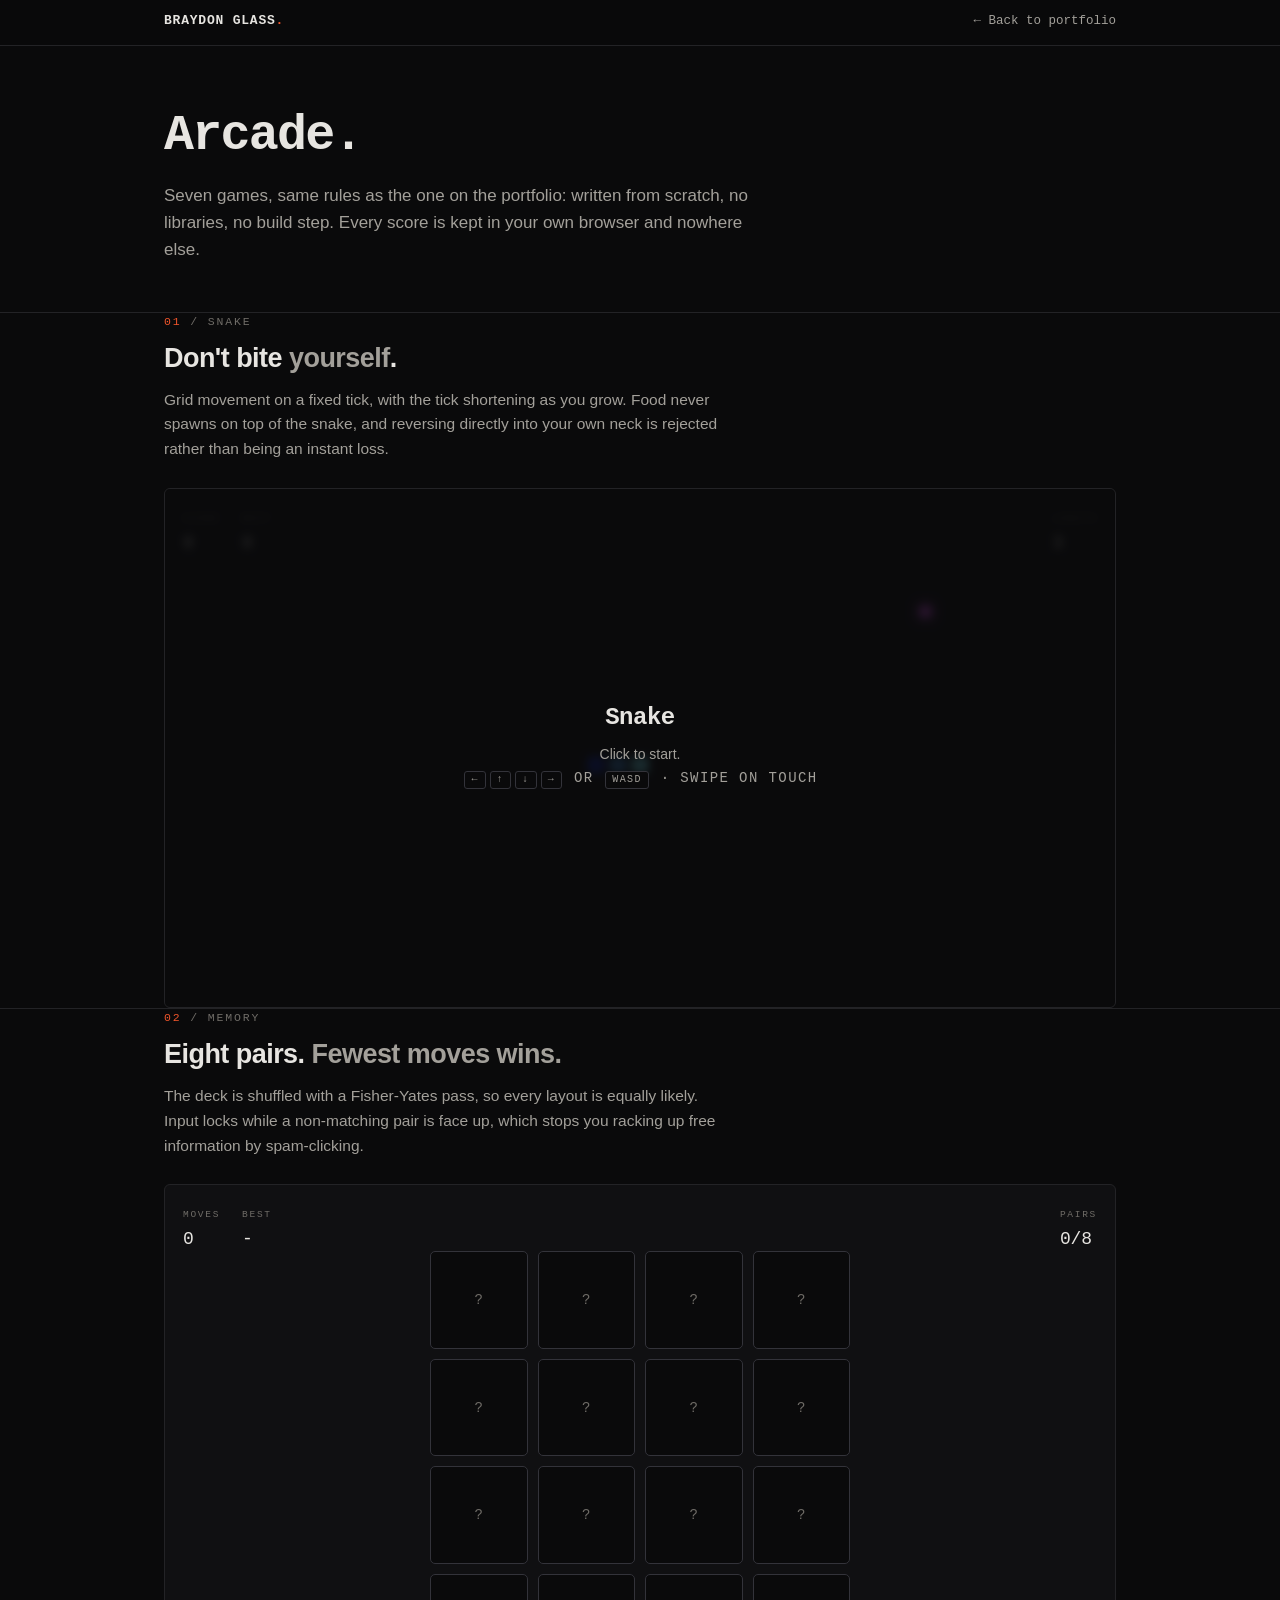
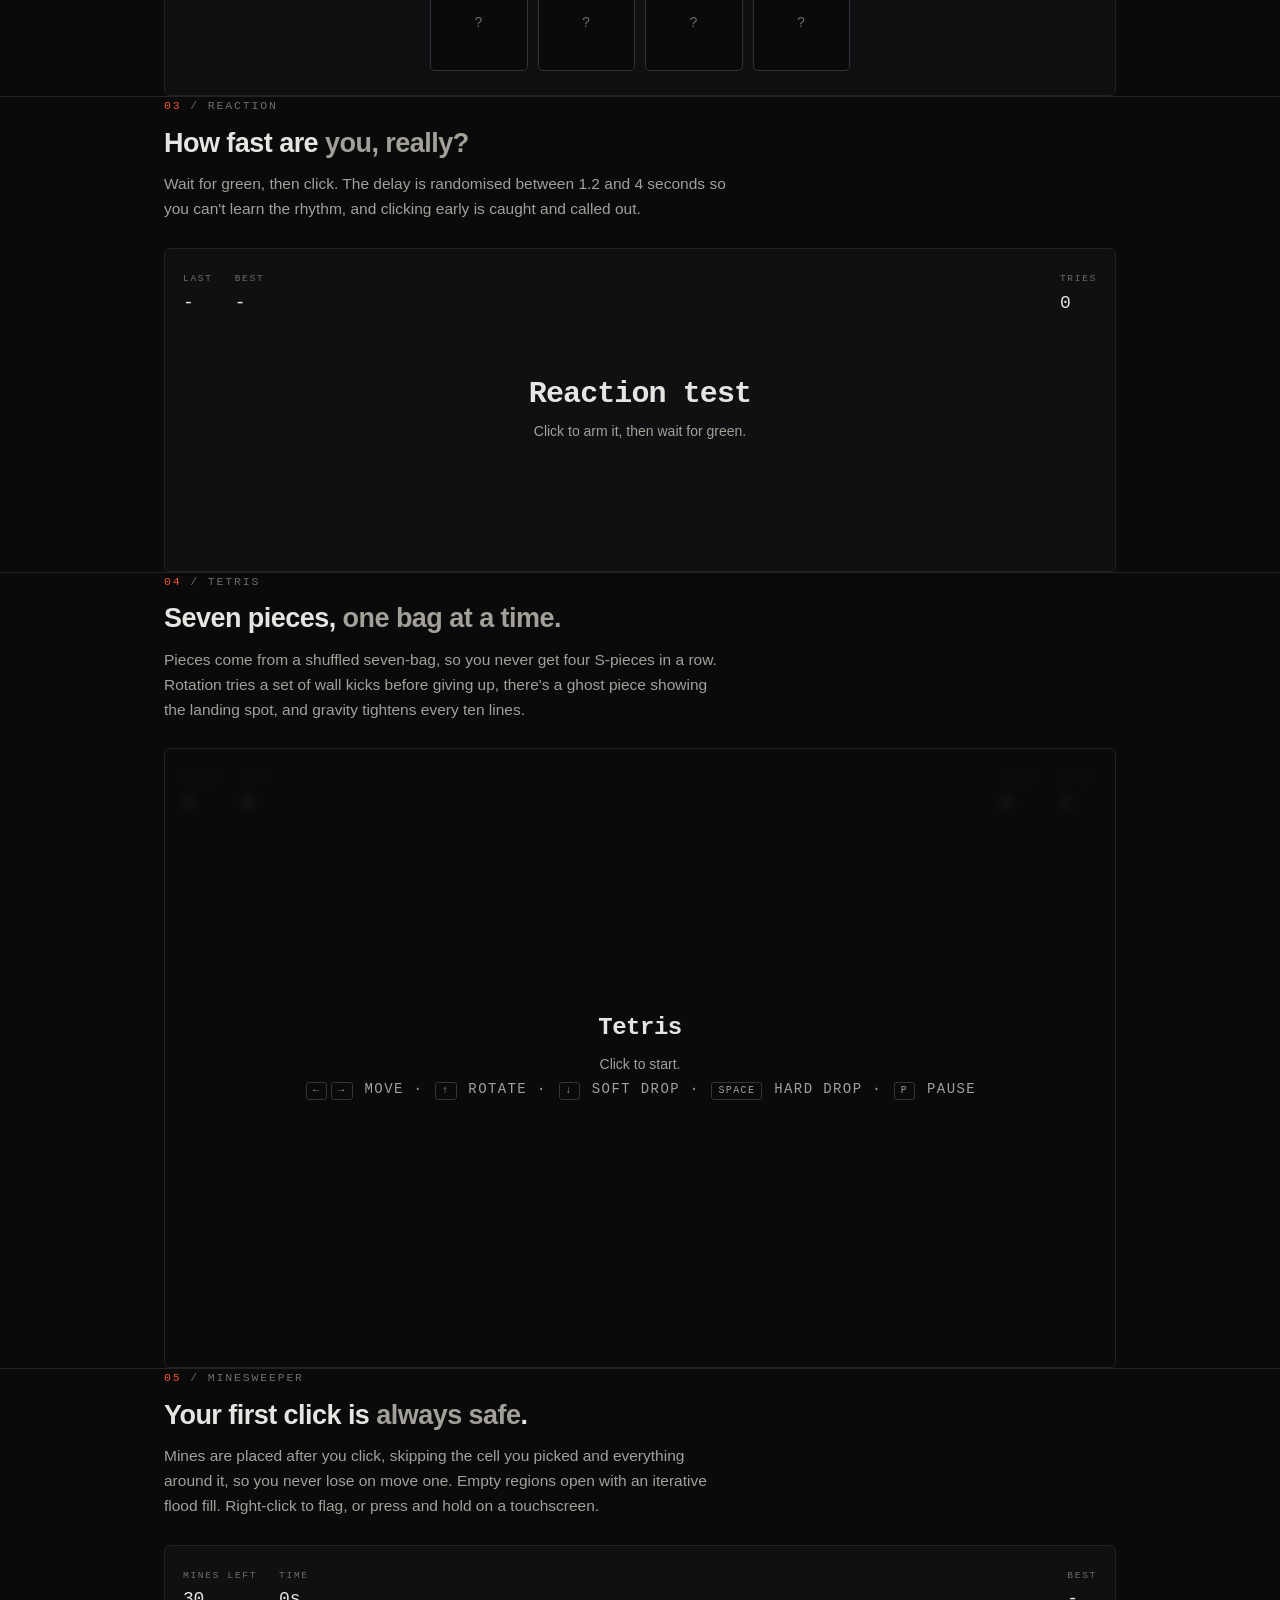
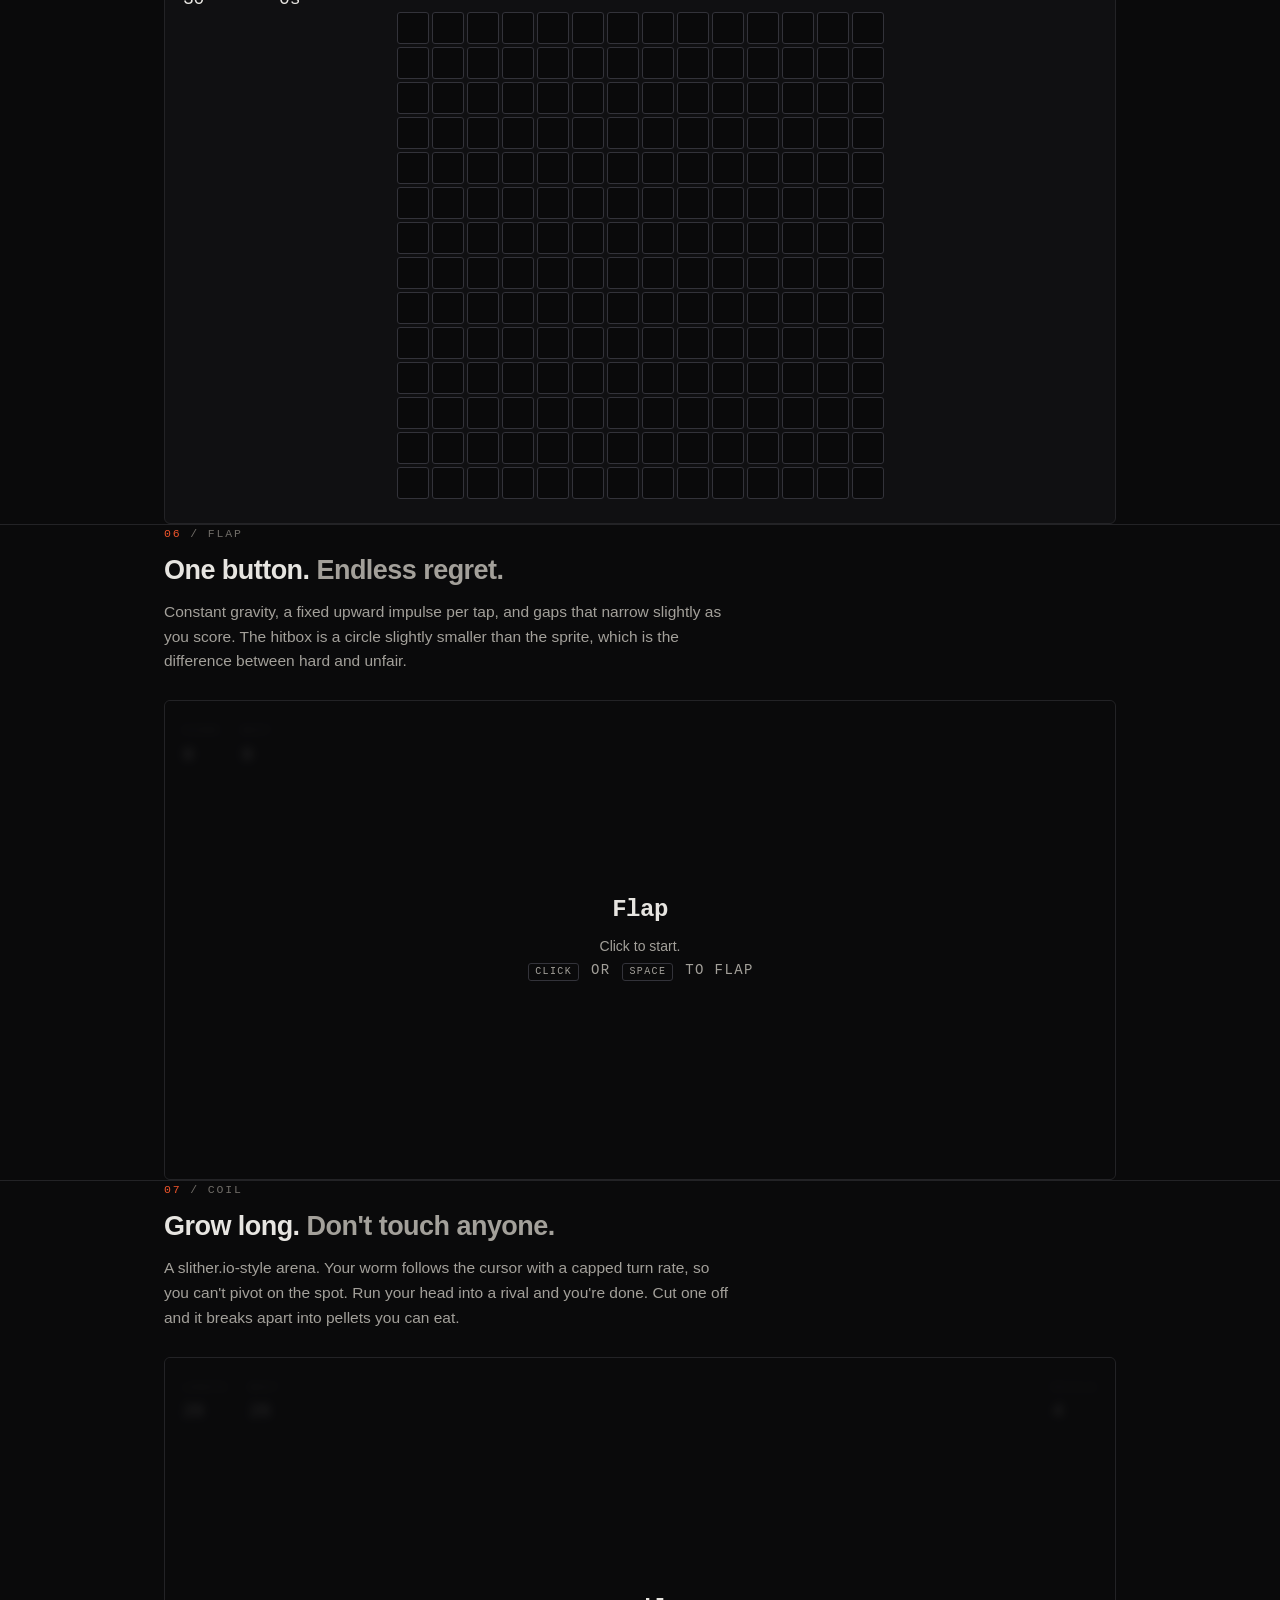
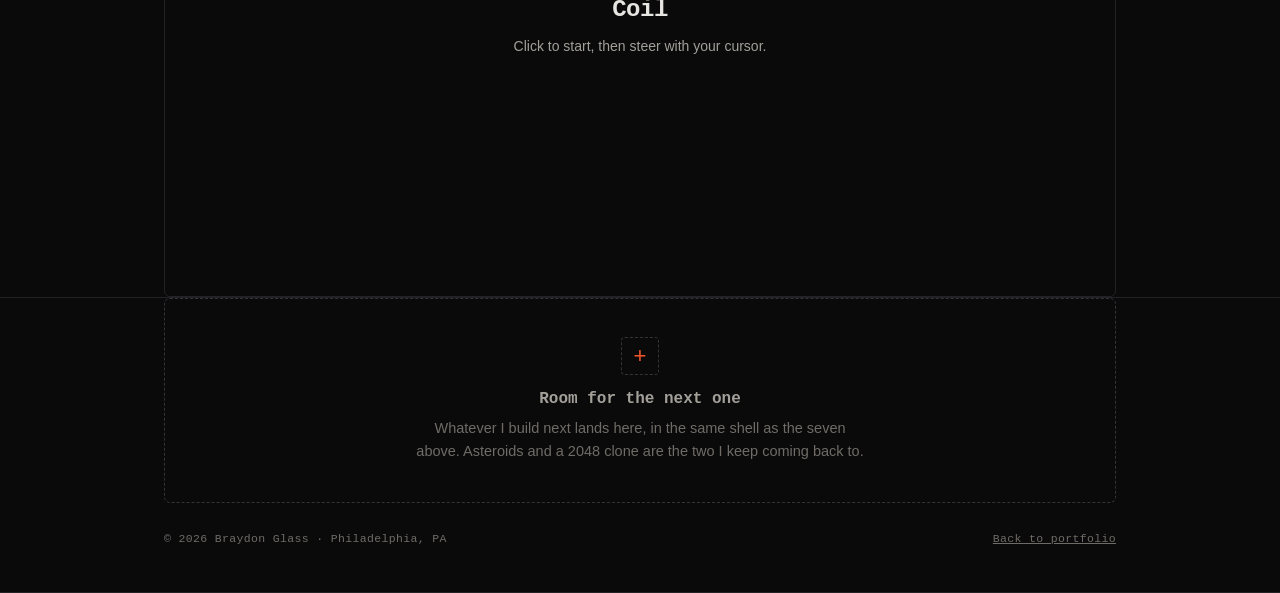
==== commit 4ca7cd70: "Fix section labels on the arcade page The label rules were scoped to '.row > .lbl', but on games.htm" ====
--- a/games.html
+++ b/games.html
@@ -57,11 +57,11 @@
 .hero p{ margin:20px 0 0; max-width:62ch; color:var(--mid); font-size:17px; }
 
 .row{ display:grid; grid-template-columns:var(--col) 1fr; gap:clamp(16px,4vw,48px); padding:52px 0; }
-.row > .lbl{
-  margin:0; align-self:start; position:sticky; top:74px;
+.lbl{
+  margin:0 0 12px;
   font:500 11.5px/1.5 var(--mono); letter-spacing:.16em; text-transform:uppercase; color:var(--dim);
 }
-.row > .lbl em{ font-style:normal; color:var(--accent); }
+.lbl em{ font-style:normal; color:var(--accent); }
 .sec-head{ margin-bottom:26px; }
 .sec-title{ margin:0; font:600 clamp(20px,2.8vw,27px)/1.25 var(--sans); letter-spacing:-.02em; }
 .sec-title span{ color:var(--mid); }
@@ -181,7 +181,6 @@
 
 @media (max-width:720px){
   .row{ grid-template-columns:1fr; gap:14px; padding:40px 0; }
-  .row > .lbl{ position:static; }
   .mem-shell,.mine-shell{ padding-inline:12px; }
 }
 @media (prefers-reduced-motion:reduce){
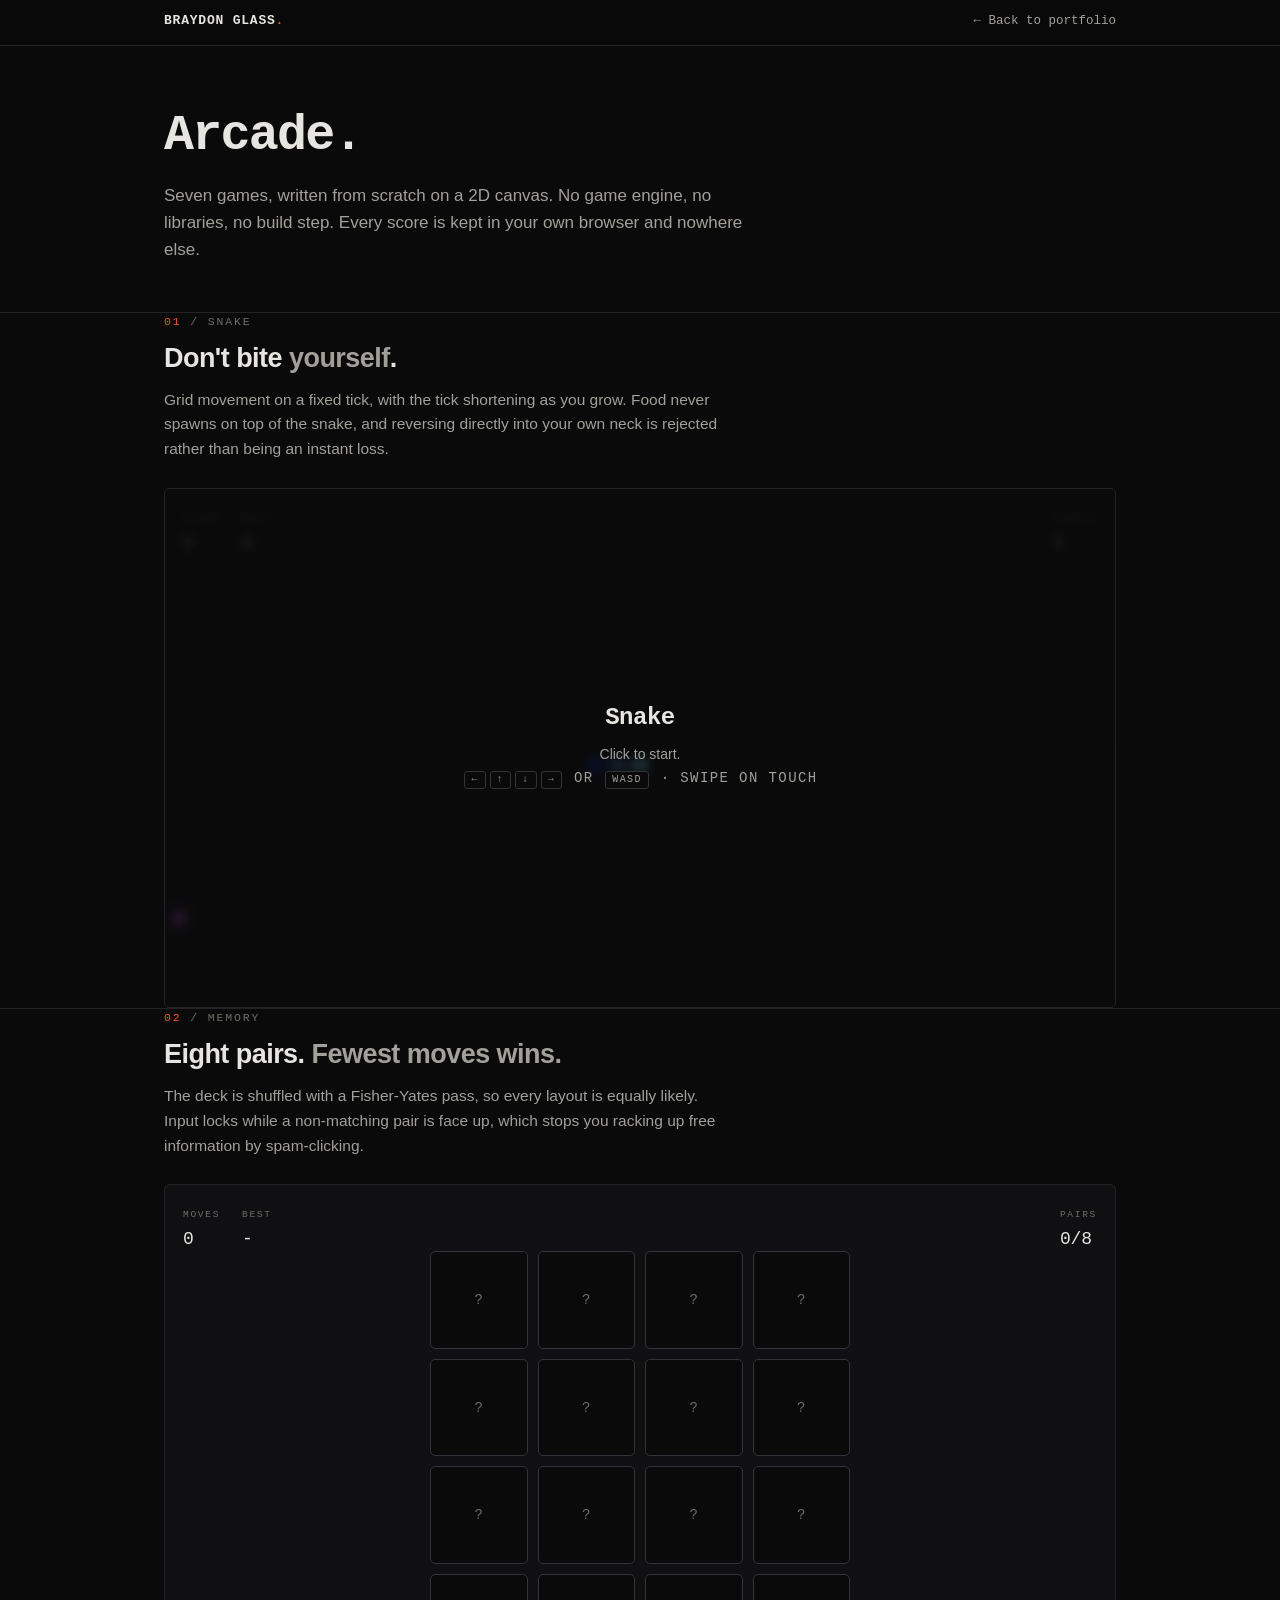
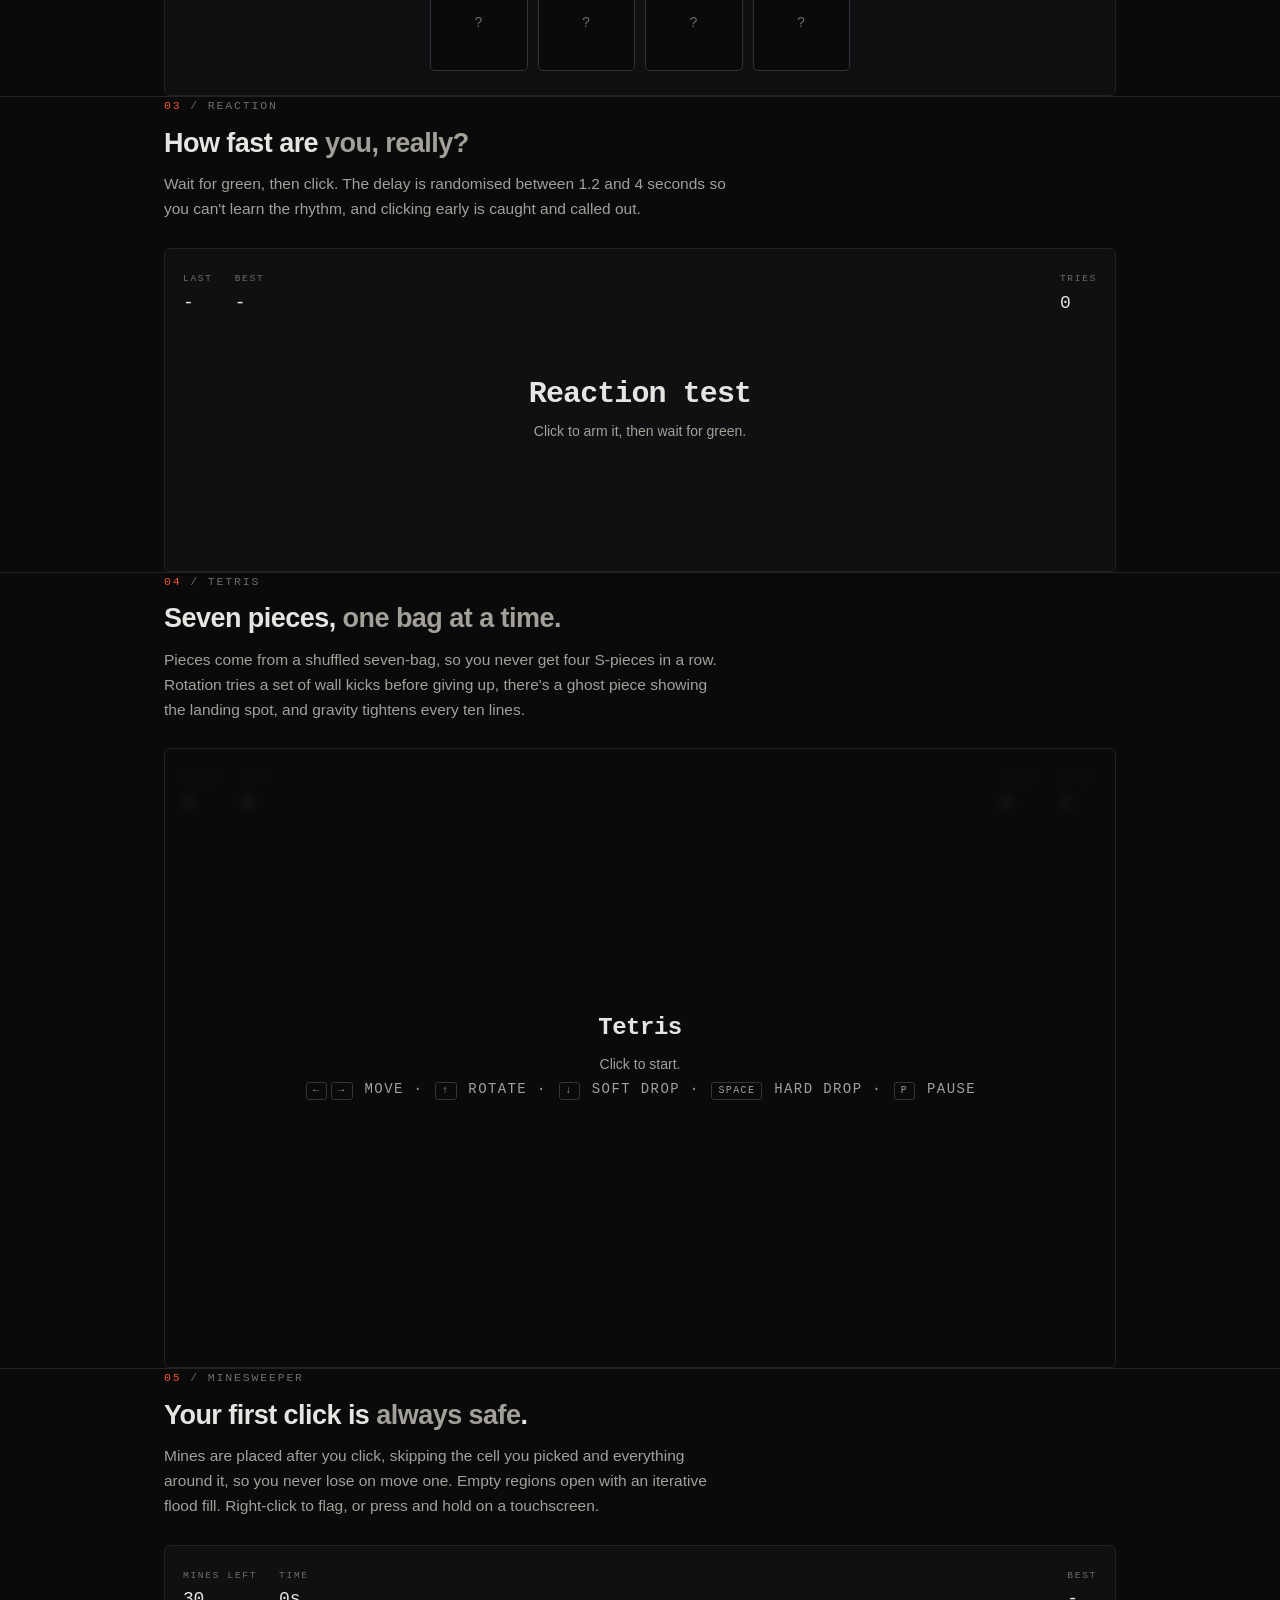
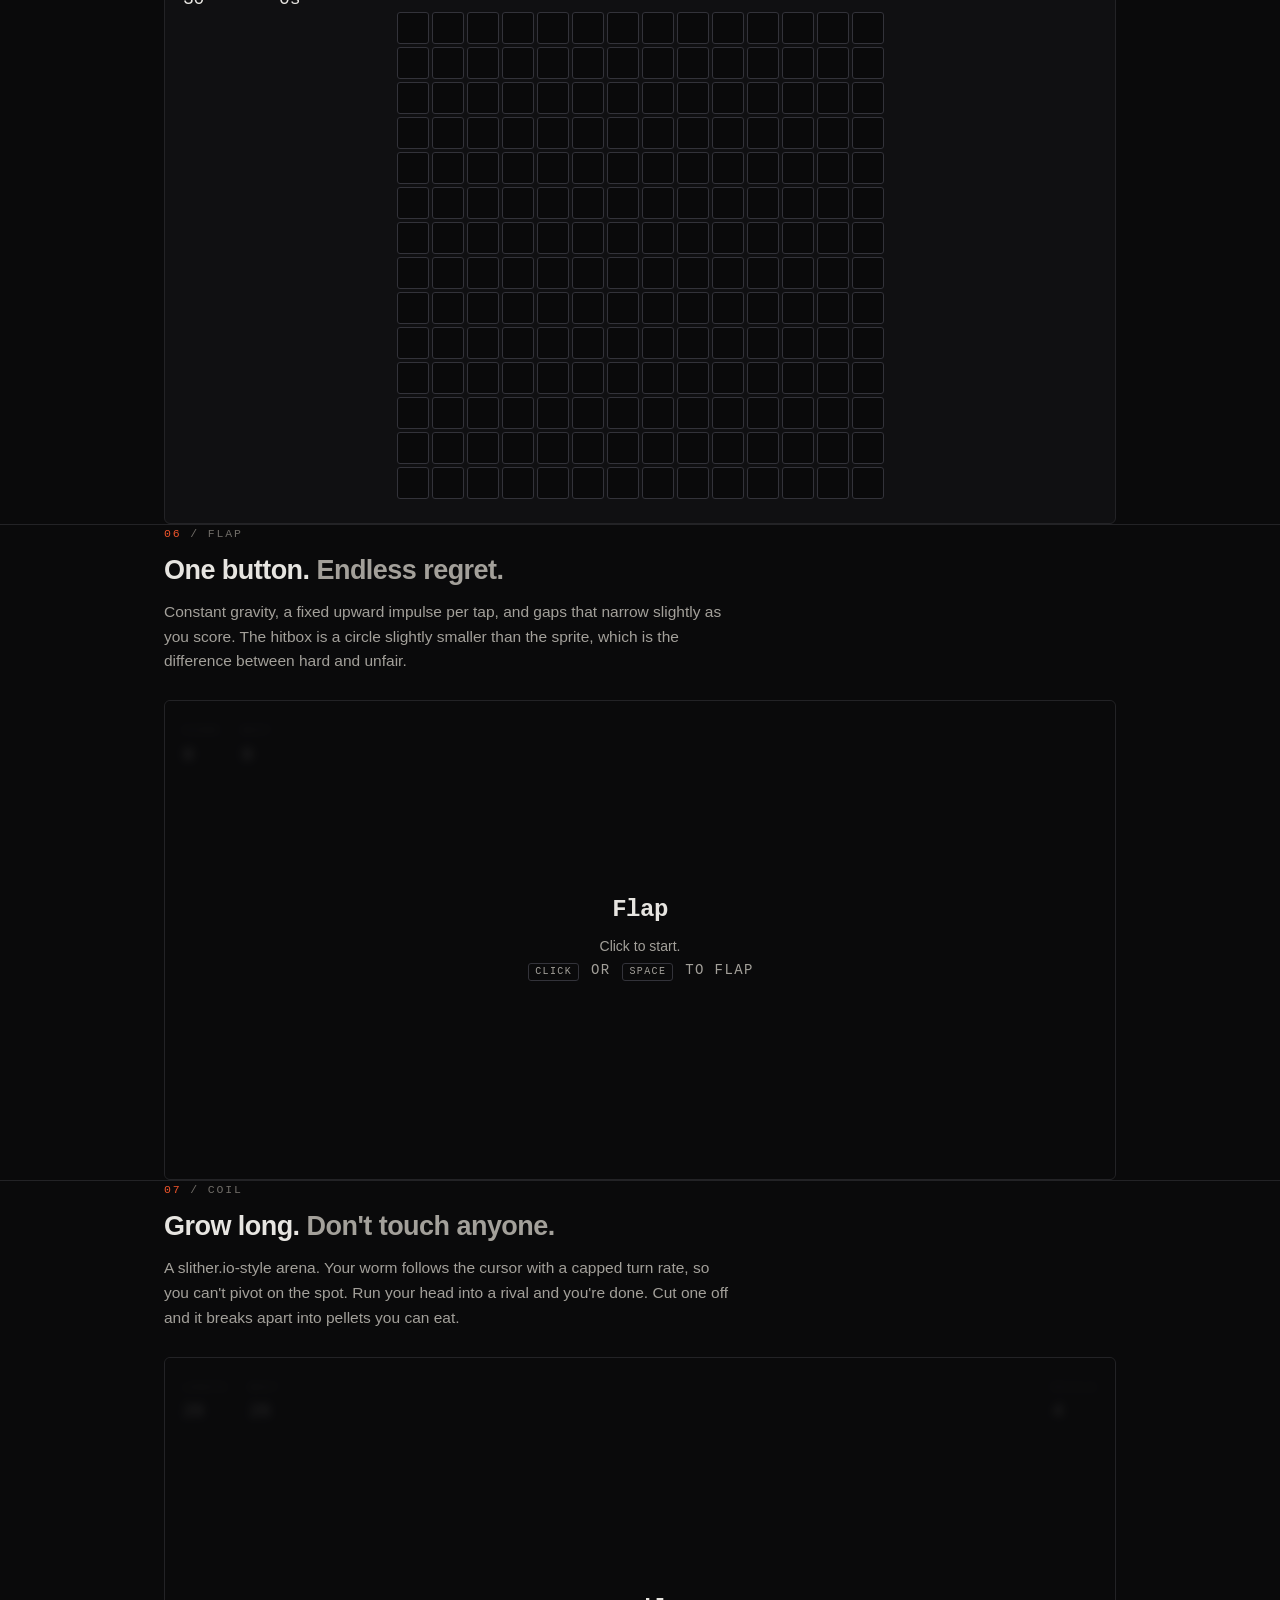
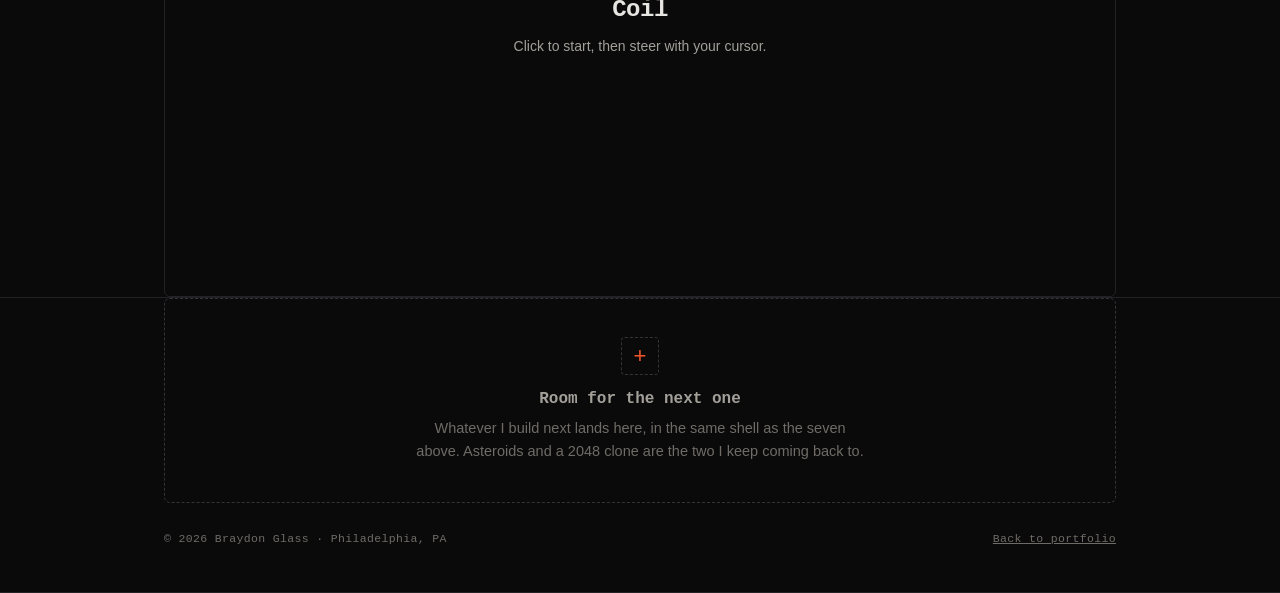
==== commit b53b5331: "Add anime.js motion; keep dependency claims honest Vendor anime.js 4.5.0 and use it for the hero cha" ====
--- a/games.html
+++ b/games.html
@@ -206,8 +206,8 @@
   <div class="wrap">
     <h1><span class="dim">Arcade.</span></h1>
     <p>
-      Seven games, same rules as the one on the portfolio: written from scratch, no libraries,
-      no build step. Every score is kept in your own browser and nowhere else.
+      Seven games, written from scratch on a 2D canvas. No game engine, no libraries, no
+      build step. Every score is kept in your own browser and nowhere else.
     </p>
   </div>
 </section>
